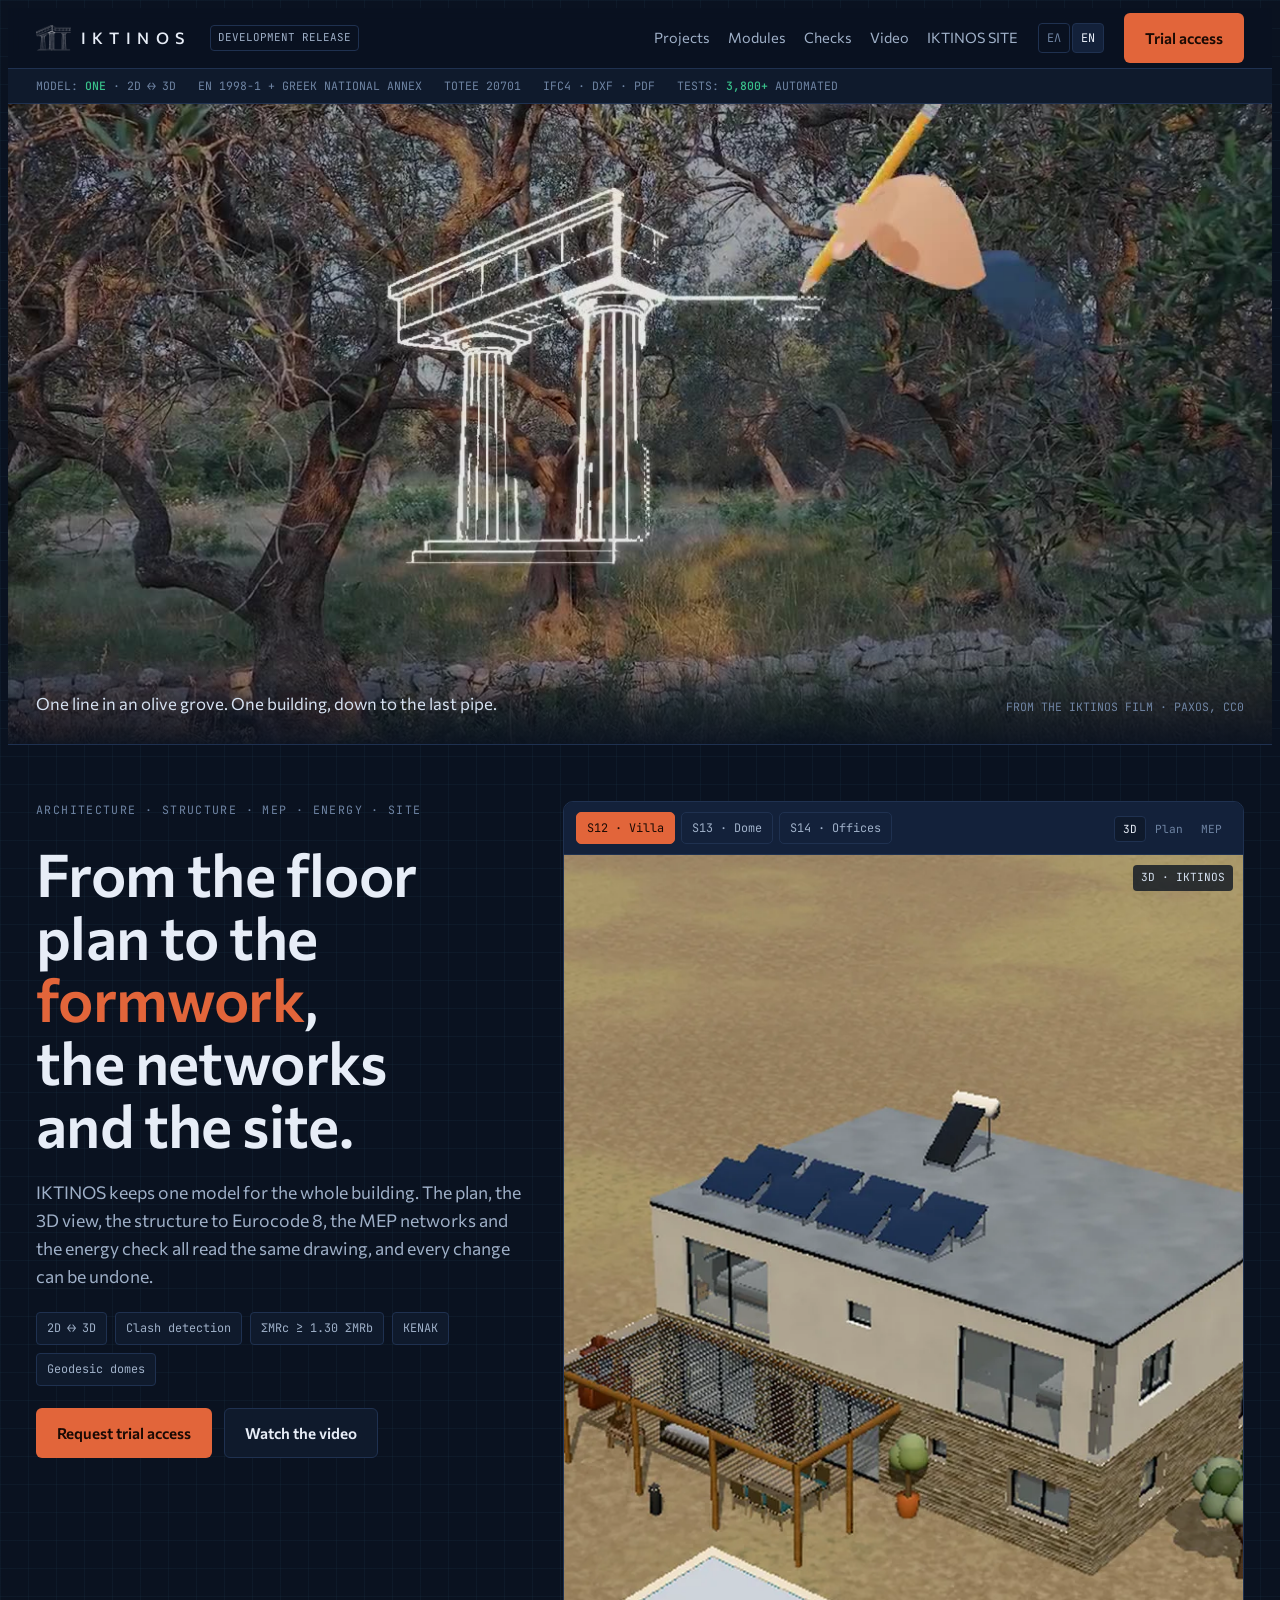
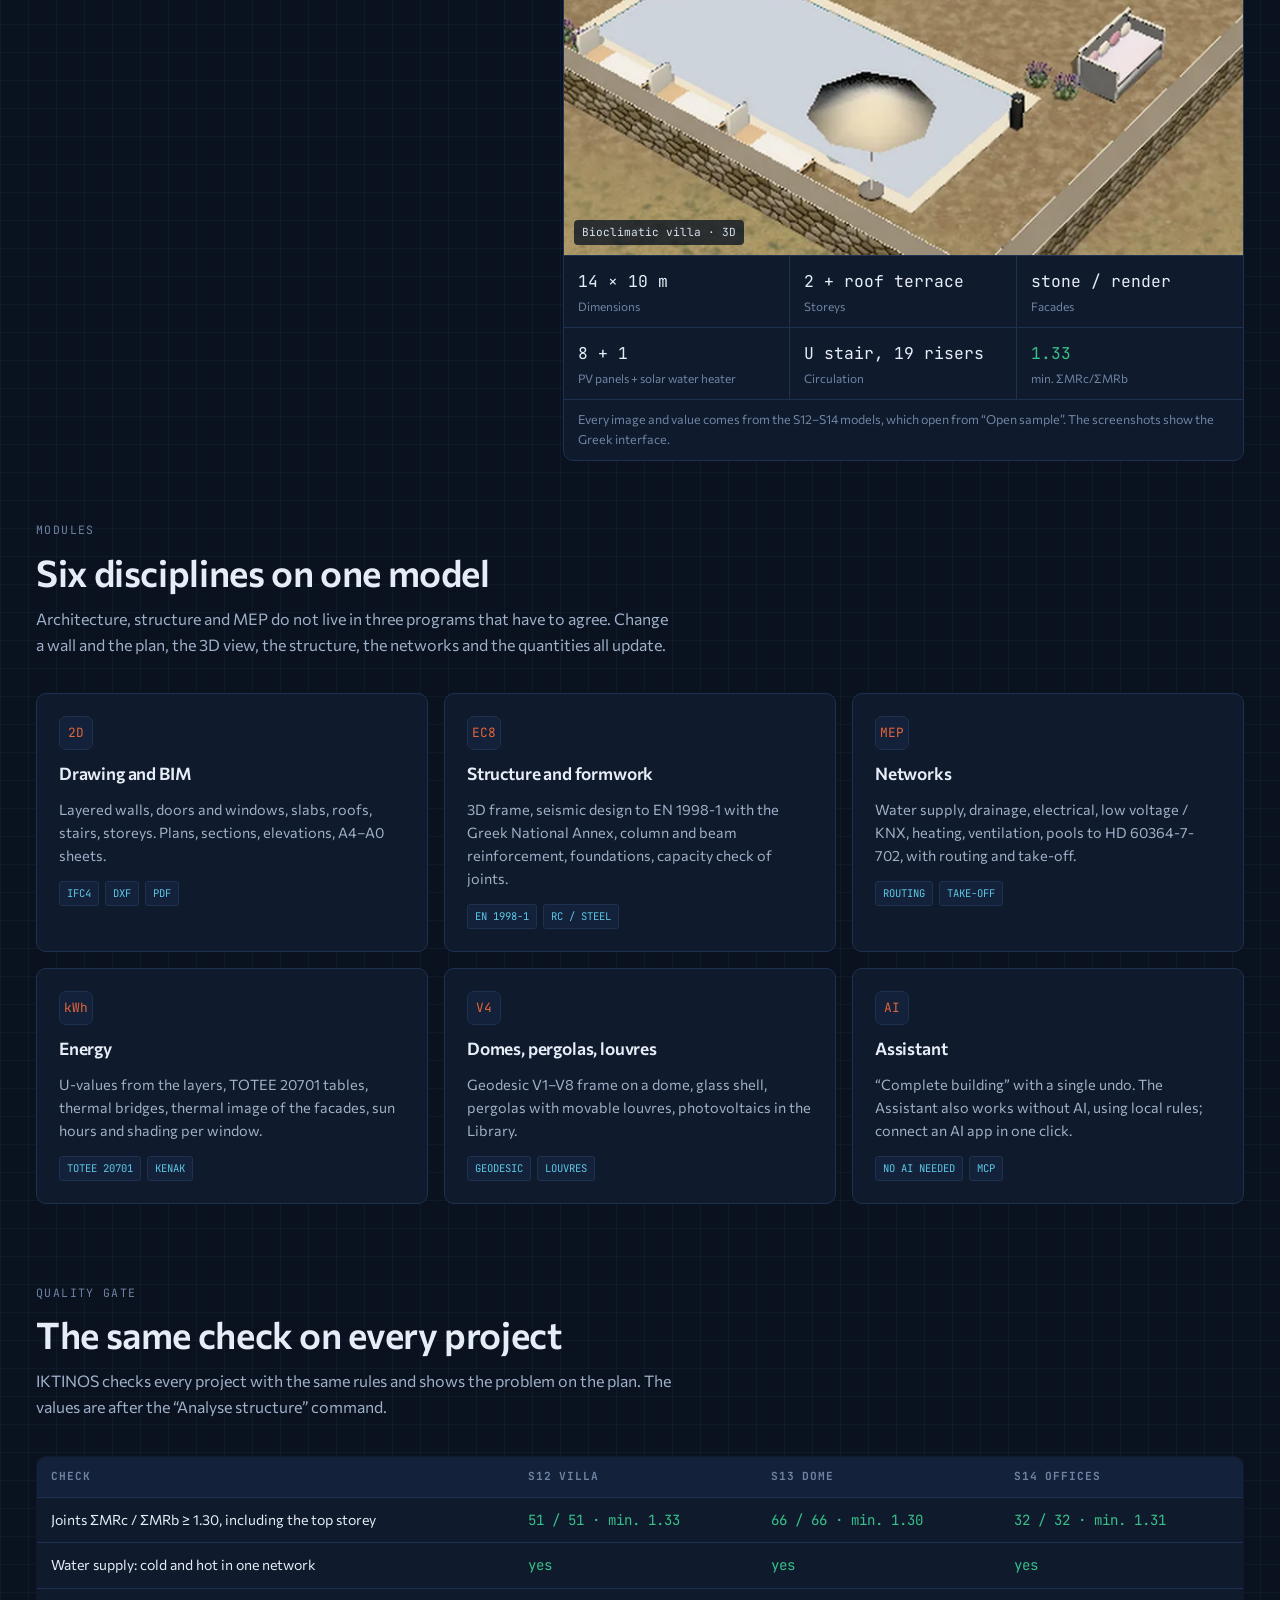
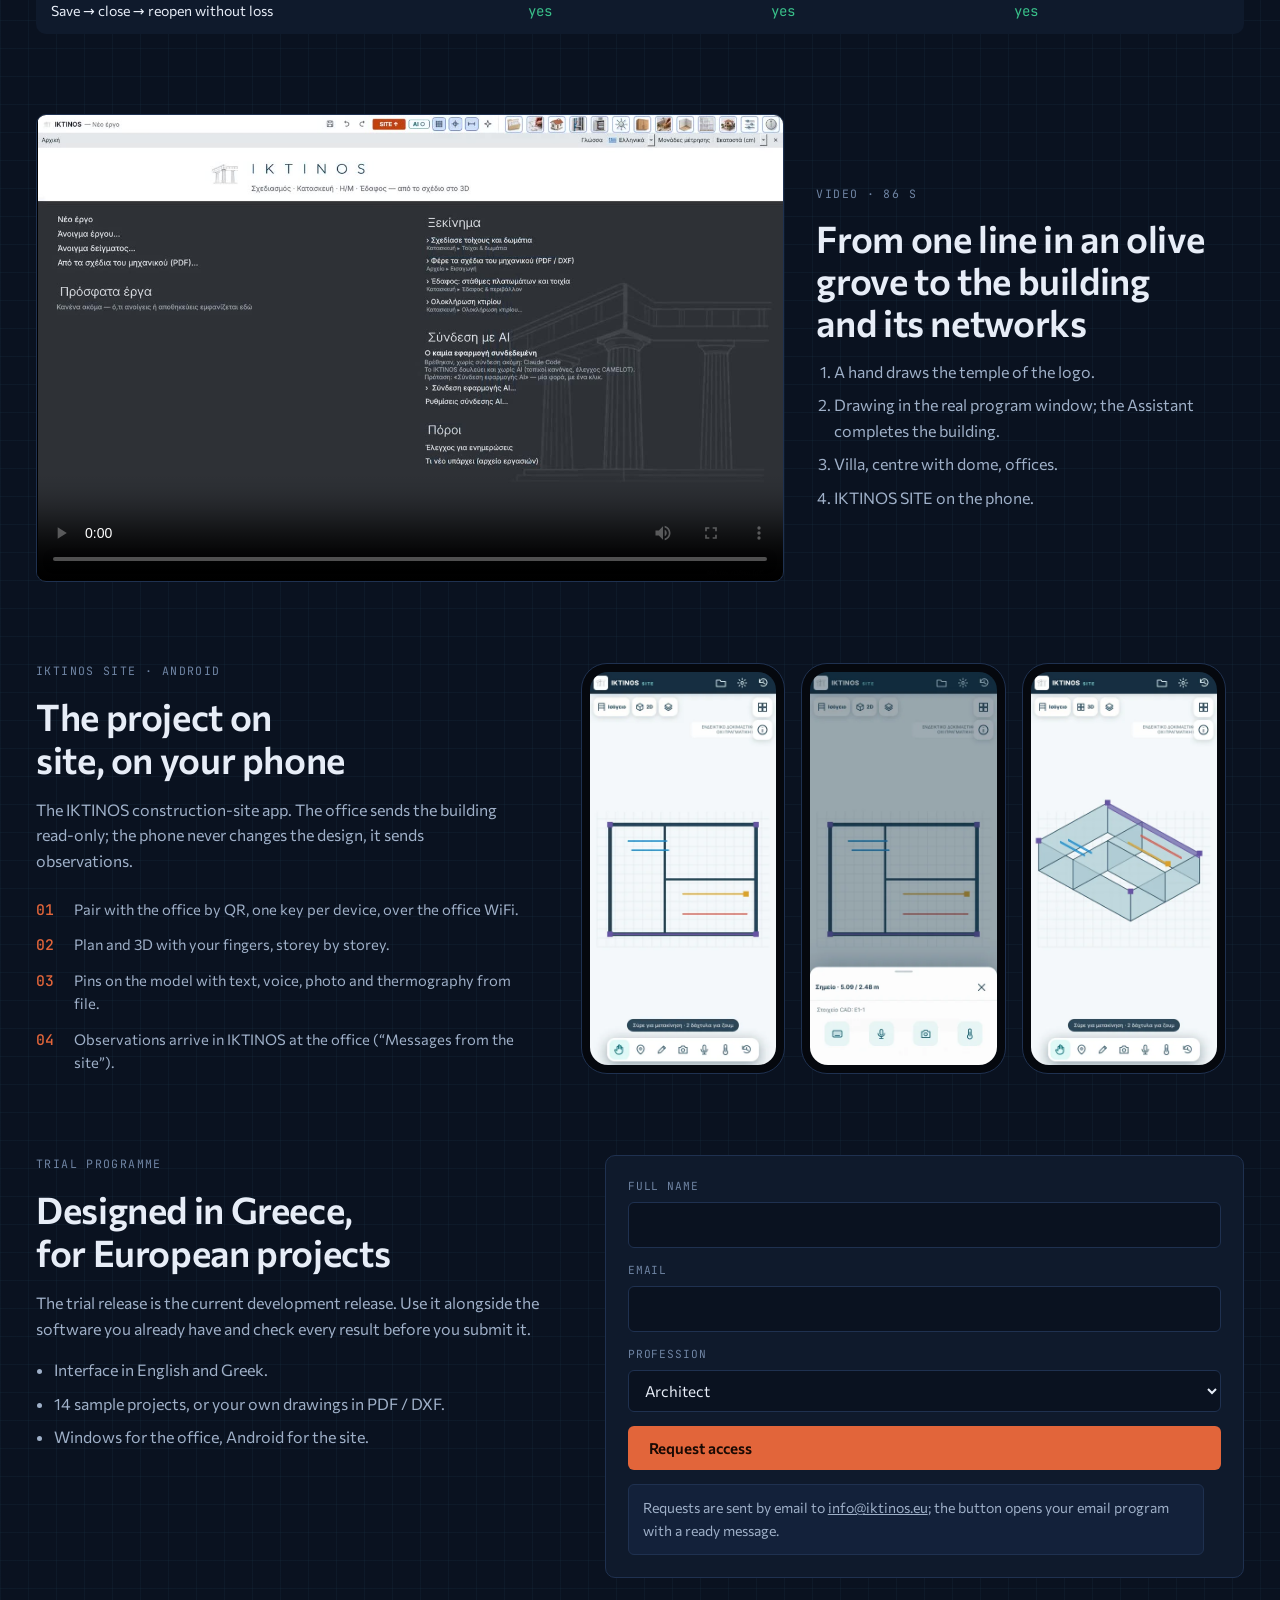
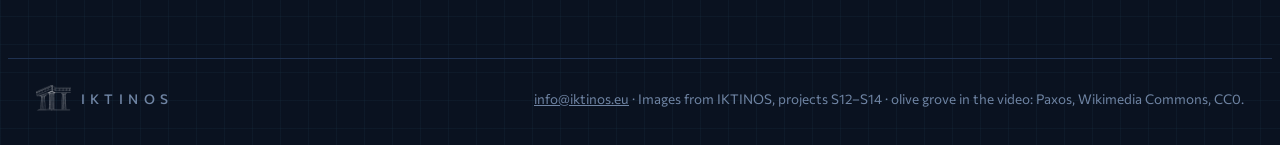
==== en/index.html @ e1cb7f37 "Ιστοσελίδα IKTINOS (ελ / en) για το iktinos.eu Co-Authored-By: Claude Opus 5.5 <noreply@anthropic.co" ====
<!doctype html>
<html lang="en">
<head>
<meta charset="utf-8">
<meta name="viewport" content="width=device-width,initial-scale=1,viewport-fit=cover">
<title>IKTINOS · Architecture, structure and MEP in one model</title>
<meta name="description" content="IKTINOS keeps one model for the whole building: plan, 3D, structure to EN 1998-1, MEP, energy and the construction site. Development release.">
<link rel="canonical" href="https://iktinos.eu/en/">
<link rel="alternate" hreflang="el" href="https://iktinos.eu/">
<link rel="alternate" hreflang="en" href="https://iktinos.eu/en/">
<link rel="alternate" hreflang="x-default" href="https://iktinos.eu/en/">
<meta property="og:type" content="website">
<meta property="og:url" content="https://iktinos.eu/en/">
<meta property="og:title" content="IKTINOS">
<meta property="og:description" content="From floor plan to formwork, to the networks and to the site. One model for the whole building.">
<meta property="og:image" content="https://iktinos.eu/img/intro_poster.jpg">
<meta property="og:locale" content="en_GB">
<meta property="og:locale:alternate" content="el_GR">
<meta name="theme-color" content="#0a1220">
<link rel="icon" type="image/png" href="../img/mark.png">
<link rel="preconnect" href="https://fonts.googleapis.com">
<link rel="preconnect" href="https://fonts.gstatic.com" crossorigin>
<link rel="stylesheet" href="https://fonts.googleapis.com/css2?family=Commissioner:wght@300;400;500;600;700&family=JetBrains+Mono:wght@400;500;600&display=swap">
<link rel="stylesheet" href="../site.css">
</head>
<body>
<header class="top">
  <div class="wrap">
    <a class="brand" href="#top"><img src="../img/mark.png" alt=""><b>IKTINOS</b></a>
    <span class="chip">DEVELOPMENT RELEASE</span>
    <nav class="main" aria-label="Main menu"><a href="#projects">Projects</a><a href="#modules">Modules</a><a href="#checks">Checks</a><a href="#video">Video</a><a href="#site">IKTINOS SITE</a></nav>
    <div class="lang" aria-label="Language"><a href="../" hreflang="el" lang="el">ΕΛ</a><span aria-current="true">EN</span></div>
    <a class="btn primary" href="#beta">Trial access</a>
  </div>
</header>
<div class="strip"><div class="wrap">
  <span>MODEL: <b>ONE</b> · 2D ↔ 3D</span><span>EN 1998-1 + GREEK NATIONAL ANNEX</span><span>TOTEE 20701</span><span>IFC4 · DXF · PDF</span><span>TESTS: <b>3,800+</b> AUTOMATED</span>
</div></div>

<main id="top">
  <div class="opener">
    <video autoplay muted loop playsinline preload="auto" poster="../img/intro_poster.jpg" src="../img/intro_loop.mp4" aria-label="An olive grove in Greece: a hand draws the temple of the logo, which becomes the IKTINOS start page"></video>
    <div class="over"><div class="wrap"><p>One line in an olive grove. One building, down to the last pipe.</p><span class="t">FROM THE IKTINOS FILM · PAXOS, CC0</span></div></div>
  </div>
  <section class="hero">
    <div class="wrap hero-grid">
      <div class="hero-copy">
        <span class="label">Architecture · Structure · MEP · Energy · Site</span>
        <h1>From the floor plan to the <span class="hl">formwork</span>, the networks and the site.</h1>
        <p class="lede">IKTINOS keeps one model for the whole building. The plan, the 3D view, the structure to Eurocode 8, the MEP networks and the energy check all read the same drawing, and every change can be undone.</p>
        <div class="pills"><span>2D ↔ 3D</span><span>Clash detection</span><span>ΣMRc ≥ 1.30 ΣMRb</span><span>KENAK</span><span>Geodesic domes</span></div>
        <div class="ctas"><a class="btn primary" href="#beta">Request trial access</a><a class="btn ghost" href="#video">Watch the video</a></div>
      </div>

      <div class="vp" id="projects">
        <div class="vp-head">
          <div class="tabs" role="group" aria-label="Project">
            <button type="button" id="t-villa" aria-pressed="true" data-p="villa">S12 · Villa</button>
            <button type="button" id="t-dome" aria-pressed="false" data-p="dome">S13 · Dome</button>
            <button type="button" id="t-off" aria-pressed="false" data-p="off">S14 · Offices</button>
          </div>
          <div class="views" role="group" aria-label="View" id="views"></div>
        </div>
        <div class="vp-body">
          <img id="vp-img" src="../img/villa.webp" alt="" width="1600" height="1000">
          <span class="scale" id="vp-scale">3D · IKTINOS</span>
          <span class="coords" id="vp-cap"></span>
        </div>
        <div class="insp" id="insp"></div>
        <div class="vp-note">Every image and value comes from the S12–S14 models, which open from “Open sample”. The screenshots show the Greek interface.</div>
      </div>
    </div>
  </section>

  <section id="modules" style="padding-top:20px">
    <div class="wrap">
      <div class="head">
        <span class="label">Modules</span>
        <h2>Six disciplines on one model</h2>
        <p>Architecture, structure and MEP do not live in three programs that have to agree. Change a wall and the plan, the 3D view, the structure, the networks and the quantities all update.</p>
      </div>
      <div class="mods">
        <article class="mod"><span class="ic">2D</span><h3>Drawing and BIM</h3><p>Layered walls, doors and windows, slabs, roofs, stairs, storeys. Plans, sections, elevations, A4–A0 sheets.</p><div class="tags"><span>IFC4</span><span>DXF</span><span>PDF</span></div></article>
        <article class="mod"><span class="ic">EC8</span><h3>Structure and formwork</h3><p>3D frame, seismic design to EN 1998-1 with the Greek National Annex, column and beam reinforcement, foundations, capacity check of joints.</p><div class="tags"><span>EN 1998-1</span><span>RC / STEEL</span></div></article>
        <article class="mod"><span class="ic">MEP</span><h3>Networks</h3><p>Water supply, drainage, electrical, low voltage / KNX, heating, ventilation, pools to HD 60364-7-702, with routing and take-off.</p><div class="tags"><span>ROUTING</span><span>TAKE-OFF</span></div></article>
        <article class="mod"><span class="ic">kWh</span><h3>Energy</h3><p>U-values from the layers, TOTEE 20701 tables, thermal bridges, thermal image of the facades, sun hours and shading per window.</p><div class="tags"><span>TOTEE 20701</span><span>KENAK</span></div></article>
        <article class="mod"><span class="ic">V4</span><h3>Domes, pergolas, louvres</h3><p>Geodesic V1–V8 frame on a dome, glass shell, pergolas with movable louvres, photovoltaics in the Library.</p><div class="tags"><span>GEODESIC</span><span>LOUVRES</span></div></article>
        <article class="mod"><span class="ic">AI</span><h3>Assistant</h3><p>“Complete building” with a single undo. The Assistant also works without AI, using local rules; connect an AI app in one click.</p><div class="tags"><span>NO AI NEEDED</span><span>MCP</span></div></article>
      </div>
    </div>
  </section>

  <section id="checks" style="padding-top:0">
    <div class="wrap">
      <div class="head">
        <span class="label">Quality gate</span>
        <h2>The same check on every project</h2>
        <p>IKTINOS checks every project with the same rules and shows the problem on the plan. The values are after the “Analyse structure” command.</p>
      </div>
      <div class="tablewrap"><table class="checks">
        <thead><tr><th>Check</th><th>S12 villa</th><th>S13 dome</th><th>S14 offices</th></tr></thead>
        <tbody>
          <tr><td>Joints ΣMRc / ΣMRb ≥ 1.30, including the top storey</td><td class="n ok">51 / 51 · min. 1.33</td><td class="n ok">66 / 66 · min. 1.30</td><td class="n ok">32 / 32 · min. 1.31</td></tr>
          <tr><td>Water supply: cold and hot in one network</td><td class="n ok">yes</td><td class="n ok">yes</td><td class="n ok">yes</td></tr>
          <tr><td>Save → close → reopen without loss</td><td class="n ok">yes</td><td class="n ok">yes</td><td class="n ok">yes</td></tr>
        </tbody>
      </table></div>
    </div>
  </section>

  <section class="film" id="video" style="padding-top:0">
    <div class="wrap grid">
      <video controls playsinline preload="metadata" poster="../img/poster.jpg" src="../img/iktinos_promo.mp4" aria-label="IKTINOS showcase video"></video>
      <div style="display:grid;gap:14px">
        <span class="label">Video · 86 s</span>
        <h2>From one line in an olive grove to the building and its networks</h2>
        <ol><li>A hand draws the temple of the logo.</li><li>Drawing in the real program window; the Assistant completes the building.</li><li>Villa, centre with dome, offices.</li><li>IKTINOS SITE on the phone.</li></ol>
      </div>
    </div>
  </section>

  <section id="site" style="padding-top:0">
    <div class="wrap site-grid">
      <div style="display:grid;gap:16px">
        <span class="label">IKTINOS SITE · Android</span>
        <h2>The project on site, on your phone</h2>
        <p>The IKTINOS construction-site app. The office sends the building read-only; the phone never changes the design, it sends observations.</p>
        <div class="feat">
          <div><b>01</b><span>Pair with the office by QR, one key per device, over the office WiFi.</span></div>
          <div><b>02</b><span>Plan and 3D with your fingers, storey by storey.</span></div>
          <div><b>03</b><span>Pins on the model with text, voice, photo and thermography from file.</span></div>
          <div><b>04</b><span>Observations arrive in IKTINOS at the office (“Messages from the site”).</span></div>
        </div>
      </div>
      <div class="phones">
        <div class="phone"><img src="../img/site_1.webp" alt="IKTINOS SITE: floor plan" loading="lazy"></div>
        <div class="phone"><img src="../img/site_2.webp" alt="IKTINOS SITE: pin card" loading="lazy"></div>
        <div class="phone"><img src="../img/site_3.webp" alt="IKTINOS SITE: 3D" loading="lazy"></div>
      </div>
    </div>
  </section>

  <section id="beta" style="padding-top:0">
    <div class="wrap beta">
      <div style="display:grid;gap:16px">
        <span class="label">Trial programme</span>
        <h2>Designed in Greece, for European projects</h2>
        <p>The trial release is the current development release. Use it alongside the software you already have and check every result before you submit it.</p>
        <ul><li>Interface in English and Greek.</li><li>14 sample projects, or your own drawings in PDF / DXF.</li><li>Windows for the office, Android for the site.</li></ul>
      </div>
      <form id="beta-form" novalidate>
        <label for="f-name">Full name<input id="f-name" autocomplete="name"></label>
        <label for="f-mail">Email<input id="f-mail" type="email" autocomplete="email"></label>
        <label for="f-role">Profession<select id="f-role"><option>Architect</option><option>Civil / structural engineer</option><option>Mechanical / electrical engineer</option><option>Design office / contractor</option><option>Student / researcher</option></select></label>
        <button class="btn primary" type="submit" id="f-send">Request access</button>
        <p class="msg" id="f-note">Requests are sent by email to <a href="mailto:info@iktinos.eu">info@iktinos.eu</a>; the button opens your email program with a ready message.</p>
        <div class="msg" id="f-msg" role="status" hidden></div>
      </form>
    </div>
  </section>
</main>

<footer><div class="wrap">
  <a class="brand" href="#top"><img src="../img/mark.png" alt=""><b>IKTINOS</b></a>
  <span><a href="mailto:info@iktinos.eu">info@iktinos.eu</a> · Images from IKTINOS, projects S12–S14 · olive grove in the video: Paxos, Wikimedia Commons, CC0.</span>
</div></footer>

<script>
(function(){
  var P={
    villa:{views:[["3D","../img/villa.webp","Bioclimatic villa · 3D"],["Plan","../img/villa_plan.webp","Ground floor plan"],["MEP","../img/villa_mep.webp","MEP in 3D"]],
      insp:[["14 × 10 m","Dimensions"],["2 + roof terrace","Storeys"],["stone / render","Facades"],["8 + 1","PV panels + solar water heater"],["U stair, 19 risers","Circulation"],["1.33","min. ΣMRc/ΣMRb","ok"]]},
    dome:{views:[["3D","../img/dome.webp","Centre with dome · 3D"],["Dome","../img/geodesic.webp","Geodesic frame V4"]],
      insp:[["Ø12 × 6.20 m","Dome"],["V4 · 12 cm","Frame"],["16 × 9 m","Wing"],["12","PV panels"],["stone / concrete","Facades"],["1.30","min. ΣMRc/ΣMRb","ok"]]},
    off:{views:[["3D","../img/offices.webp","Offices · 3D"],["Structure","../img/frame.webp","Structural frame"],["Formwork","../img/formwork.webp","Ground floor formwork"]],
      insp:[["18 × 12 m","Dimensions"],["2","Storeys"],["18","Workstations"],["2 pergolas","Movable louvres"],["EN 1998-1","Seismic"],["1.31","min. ΣMRc/ΣMRb","ok"]]}
  };
  var img=document.getElementById("vp-img"),cap=document.getElementById("vp-cap"),views=document.getElementById("views"),insp=document.getElementById("insp");
  function view(p,i){var v=P[p].views[i];img.src=v[1];img.alt=v[2];cap.textContent=v[2];
    Array.prototype.forEach.call(views.children,function(b,j){b.setAttribute("aria-pressed",String(i===j))});}
  function project(p){
    document.querySelectorAll(".tabs button").forEach(function(b){b.setAttribute("aria-pressed",String(b.dataset.p===p))});
    views.innerHTML="";P[p].views.forEach(function(v,i){var b=document.createElement("button");b.type="button";b.id="v-"+p+"-"+i;b.textContent=v[0];b.addEventListener("click",function(){view(p,i)});views.appendChild(b);});
    insp.innerHTML="";P[p].insp.forEach(function(r){var d=document.createElement("div");d.innerHTML='<span class="v'+(r[2]?" ok":"")+'"></span><span class="k"></span>';d.firstChild.textContent=r[0];d.lastChild.textContent=r[1];insp.appendChild(d);});
    view(p,0);
  }
  document.querySelectorAll(".tabs button").forEach(function(b){b.addEventListener("click",function(){project(b.dataset.p)})});
  project("villa");
  var T={"subj": "IKTINOS trial access request", "L": ["Name", "Email", "Profession"], "need": "Please enter your name and a valid email.", "sent": "Your email program opened with a ready message; press “Send” there. If it did not open, write to <a href=\"mailto:info@iktinos.eu\">info@iktinos.eu</a>."};
  document.getElementById("beta-form").addEventListener("submit",function(e){e.preventDefault();
    var n=document.getElementById("f-name").value.trim(),m=document.getElementById("f-mail").value.trim(),r=document.getElementById("f-role").value,o=document.getElementById("f-msg");
    o.hidden=false;if(!n||!/^[^@\s]+@[^@\s]+\.[^@\s]+$/.test(m)){o.textContent=T.need;return;}
    var body=T.L[0]+": "+n+"\n"+T.L[1]+": "+m+"\n"+T.L[2]+": "+r+"\n";
    location.href="mailto:info@iktinos.eu?subject="+encodeURIComponent(T.subj)+"&body="+encodeURIComponent(body);
    o.innerHTML=T.sent;});
})();
</script>
</body>
</html>
---- site.css ----
/* Layout: a dark CAD workspace (the uploaded concept's style) — status bars in mono, a viewport with tabs between the
   three real projects and an inspector of their real values; every number is from the program. Single dark look. */
:root{
  --bg:#0a1220; --panel:#0f1a2c; --panel-2:#13213a; --line:#1f3150; --ink:#e7edf7; --ink-2:#9fb0c8; --ink-3:#6f84a3;
  --accent:#e2653a; --ok:#39c08a; --cyan:#5cc8e6;
  --display:"Commissioner",system-ui,"Segoe UI",Roboto,Arial,sans-serif; --mono:"JetBrains Mono",ui-monospace,Consolas,monospace;
  color-scheme:dark;
}
*{box-sizing:border-box}
html{scroll-behavior:smooth}
@media (prefers-reduced-motion:reduce){html{scroll-behavior:auto}}
body{background:var(--bg);color:var(--ink);font-family:var(--display);line-height:1.6;
  background-image:linear-gradient(rgba(92,200,230,.045) 1px,transparent 1px),linear-gradient(90deg,rgba(92,200,230,.045) 1px,transparent 1px);background-size:28px 28px}
body::before{content:"";position:fixed;inset:0 0 auto;height:env(safe-area-inset-top,0px);z-index:10;background:var(--bg)}
a{color:inherit}
:focus-visible{outline:2px solid var(--accent);outline-offset:3px;border-radius:3px}
img,video{max-width:100%;display:block}
.wrap{max-width:1240px;margin:0 auto;padding-left:max(16px,env(safe-area-inset-left,0px));padding-right:max(16px,env(safe-area-inset-right,0px))}
h1,h2,h3{margin:0;text-wrap:balance;letter-spacing:-.01em}
h1{font-size:clamp(2.1rem,5vw,3.7rem);line-height:1.06;font-weight:600}
h2{font-size:clamp(1.6rem,3vw,2.3rem);line-height:1.15;font-weight:600}
h3{font-size:1.08rem;font-weight:600}
p{margin:0;max-width:64ch;color:var(--ink-2)}
.mono{font-family:var(--mono);font-variant-numeric:tabular-nums}
.label{font-family:var(--mono);font-size:.72rem;letter-spacing:.12em;text-transform:uppercase;color:var(--ink-3)}
.hl{color:var(--accent)}
.btn{display:inline-flex;align-items:center;gap:8px;padding:12px 20px;border-radius:6px;font-weight:600;text-decoration:none;font-size:.95rem;border:1px solid transparent;cursor:pointer;font-family:var(--display)}
.btn.primary{background:var(--accent);color:#1a0a04}
.btn.primary:hover{filter:brightness(1.08)}
.btn.ghost{border-color:var(--line);color:var(--ink);background:var(--panel)}
section{padding-block:80px}

/* top bar */
header.top{position:sticky;top:env(safe-area-inset-top,0px);z-index:20;background:rgba(10,18,32,.94);backdrop-filter:blur(8px);border-bottom:1px solid var(--line)}
header.top .wrap{display:flex;align-items:center;gap:20px;min-height:60px}
.brand{display:flex;align-items:center;gap:10px;text-decoration:none}
.brand img{height:26px;width:auto;filter:brightness(0) invert(1)}
.brand b{font-weight:500;letter-spacing:.4em}
.chip{font-family:var(--mono);font-size:.68rem;padding:3px 7px;border:1px solid var(--line);border-radius:4px;color:var(--ink-2)}
nav.main{display:flex;gap:18px;margin-left:auto;font-size:.9rem}
nav.main a{text-decoration:none;color:var(--ink-2)}
nav.main a:hover{color:var(--ink)}
@media (max-width:900px){nav.main{display:none}header.top .btn{margin-left:auto}}

/* status strip */
.strip{border-bottom:1px solid var(--line);background:var(--panel)}
.strip .wrap{display:flex;flex-wrap:wrap;gap:8px 22px;padding-block:8px;font-family:var(--mono);font-size:.72rem;color:var(--ink-3)}
.strip b{color:var(--ok);font-weight:500}

/* hero */
.hero{padding-block:56px 40px}
.hero-grid{display:grid;grid-template-columns:minmax(0,5fr) minmax(0,7fr);gap:40px;align-items:start}
.hero-copy{display:grid;gap:22px}
.hero-copy .lede{font-size:1.1rem}
.pills{display:flex;flex-wrap:wrap;gap:8px}
.pills span{font-family:var(--mono);font-size:.74rem;padding:6px 10px;border:1px solid var(--line);border-radius:4px;background:var(--panel);color:var(--ink-2)}
.ctas{display:flex;flex-wrap:wrap;gap:12px}
@media (max-width:980px){.hero-grid{grid-template-columns:minmax(0,1fr)}}

/* viewport with project tabs */
.vp{border:1px solid var(--line);border-radius:10px;background:var(--panel);overflow:hidden;min-width:0}
.vp-head{display:flex;flex-wrap:wrap;gap:6px;align-items:center;justify-content:space-between;padding:10px 12px;border-bottom:1px solid var(--line);background:var(--panel-2)}
.tabs{display:flex;flex-wrap:wrap;gap:6px}
.tabs button{font-family:var(--mono);font-size:.74rem;padding:7px 10px;border-radius:5px;border:1px solid var(--line);background:transparent;color:var(--ink-2);cursor:pointer}
.tabs button[aria-pressed="true"]{background:var(--accent);border-color:var(--accent);color:#1a0a04}
.views button{font-family:var(--mono);font-size:.7rem;padding:5px 8px;border-radius:4px;border:1px solid transparent;background:transparent;color:var(--ink-3);cursor:pointer}
.views button[aria-pressed="true"]{border-color:var(--line);color:var(--ink);background:var(--panel)}
.vp-body{position:relative;background:#0c1422}
.vp-body img{width:100%;aspect-ratio:16/10;object-fit:cover}
.vp-body .coords{position:absolute;left:10px;bottom:10px;font-family:var(--mono);font-size:.7rem;color:#d6e2f2;background:rgba(10,18,32,.78);padding:4px 8px;border-radius:4px}
.vp-body .scale{position:absolute;right:10px;top:10px;font-family:var(--mono);font-size:.7rem;color:#d6e2f2;background:rgba(10,18,32,.78);padding:4px 8px;border-radius:4px}
.insp{display:grid;grid-template-columns:repeat(3,minmax(0,1fr));gap:1px;background:var(--line);border-top:1px solid var(--line)}
.insp div{background:var(--panel);padding:12px 14px;display:grid;gap:2px;min-width:0}
.insp .v{font-family:var(--mono);font-size:1.02rem;color:var(--ink)}
.insp .v.ok{color:var(--ok)}
.insp .k{font-size:.74rem;color:var(--ink-3)}
.vp-note{padding:10px 14px;font-size:.78rem;color:var(--ink-3);border-top:1px solid var(--line)}
@media (max-width:560px){.insp{grid-template-columns:repeat(2,minmax(0,1fr))}}

/* modules */
.head{display:grid;gap:12px;margin-bottom:36px}
.mods{display:grid;grid-template-columns:repeat(3,minmax(0,1fr));gap:16px}
.mod{border:1px solid var(--line);border-radius:10px;background:var(--panel);padding:22px;display:grid;gap:10px;align-content:start;min-width:0}
.mod .ic{width:34px;height:34px;border-radius:7px;display:grid;place-items:center;background:var(--panel-2);border:1px solid var(--line);color:var(--accent);font-family:var(--mono);font-size:.8rem}
.mod p{font-size:.9rem}
.mod .tags{display:flex;flex-wrap:wrap;gap:6px;margin-top:4px}
.mod .tags span{font-family:var(--mono);font-size:.66rem;padding:3px 7px;border-radius:3px;background:var(--panel-2);color:var(--cyan);border:1px solid var(--line)}
@media (max-width:980px){.mods{grid-template-columns:repeat(2,minmax(0,1fr))}}
@media (max-width:620px){.mods{grid-template-columns:minmax(0,1fr)}}

/* video */
.film .grid{display:grid;grid-template-columns:minmax(0,7fr) minmax(0,4fr);gap:32px;align-items:center}
.film video{width:100%;border-radius:10px;border:1px solid var(--line);background:#000;aspect-ratio:16/10}
.film ol{margin:0;padding-left:1.1em;color:var(--ink-2);display:grid;gap:8px}
@media (max-width:900px){.film .grid{grid-template-columns:minmax(0,1fr)}}

/* checks table */
.checks{width:100%;border-collapse:collapse;font-size:.88rem;background:var(--panel);border:1px solid var(--line);border-radius:10px;overflow:hidden}
.checks th,.checks td{padding:11px 14px;border-bottom:1px solid var(--line);text-align:left}
.checks th{font-family:var(--mono);font-size:.7rem;letter-spacing:.08em;text-transform:uppercase;color:var(--ink-3);background:var(--panel-2)}
.checks td.n{font-family:var(--mono);font-variant-numeric:tabular-nums}
.checks .ok{color:var(--ok)}
.tablewrap{overflow-x:auto}

/* site */
.site-grid{display:grid;grid-template-columns:minmax(0,5fr) minmax(0,7fr);gap:40px;align-items:center}
.phones{display:flex;gap:16px;justify-content:center;flex-wrap:wrap}
.phone{width:min(210px,30%);min-width:150px;padding:8px;border-radius:26px;background:#05080e;border:1px solid var(--line)}
.phone img{border-radius:18px;width:100%}
.feat{display:grid;gap:12px;margin-top:8px}
.feat div{display:grid;grid-template-columns:28px 1fr;gap:10px;align-items:start;font-size:.92rem;color:var(--ink-2)}
.feat b{font-family:var(--mono);color:var(--accent);font-weight:500}
@media (max-width:900px){.site-grid{grid-template-columns:minmax(0,1fr)}}

/* beta */
.beta{display:grid;grid-template-columns:minmax(0,5fr) minmax(0,6fr);gap:36px;align-items:start}
.beta ul{margin:0;padding-left:1.1em;color:var(--ink-2);display:grid;gap:8px}
form{border:1px solid var(--line);border-radius:10px;background:var(--panel);padding:22px;display:grid;gap:14px}
form label{display:grid;gap:6px;font-family:var(--mono);font-size:.7rem;letter-spacing:.08em;color:var(--ink-3);text-transform:uppercase}
form input,form select{font:inherit;font-family:var(--display);font-size:.95rem;letter-spacing:0;text-transform:none;padding:10px 12px;border-radius:6px;border:1px solid var(--line);background:var(--bg);color:var(--ink)}
.msg{font-size:.88rem;padding:12px 14px;border-radius:6px;border:1px solid var(--line);background:var(--panel-2);color:var(--ink-2)}
@media (max-width:900px){.beta{grid-template-columns:minmax(0,1fr)}}
.opener{position:relative;background:#000;border-bottom:1px solid var(--line)}
.opener video{width:100%;height:clamp(300px,52vw,640px);object-fit:cover;opacity:.92}
.opener .over{position:absolute;inset:auto 0 0 0;padding-block:28px;background:linear-gradient(180deg,rgba(10,18,32,0),rgba(10,18,32,.92))}
.opener .over .wrap{display:flex;flex-wrap:wrap;gap:14px;align-items:flex-end;justify-content:space-between}
.opener .over p{color:#d6e2f2;font-size:1.05rem}
.opener .over .t{font-family:var(--mono);font-size:.72rem;color:var(--ink-3)}
footer{border-top:1px solid var(--line);padding-block:26px;font-size:.84rem;color:var(--ink-3)}
footer .wrap{display:flex;flex-wrap:wrap;gap:14px;justify-content:space-between;align-items:center}
.lang{display:flex;gap:2px;font-family:var(--mono);font-size:.74rem}
.lang a,.lang span{padding:5px 8px;border:1px solid var(--line);border-radius:4px;text-decoration:none;color:var(--ink-3)}
.lang span{color:var(--ink);background:var(--panel-2)}
@media (max-width:900px){.lang{margin-left:auto}header.top .btn{margin-left:0}}
@media (max-width:420px){header.top .chip{display:none}}
@media (max-width:560px){header.top .wrap{gap:10px}.brand b{letter-spacing:.22em}header.top .btn{padding:8px 12px;font-size:.84rem;white-space:nowrap}.lang a,.lang span{padding:4px 6px}}
@media (max-width:480px){.brand b{display:none}}
.brand{flex-shrink:0}
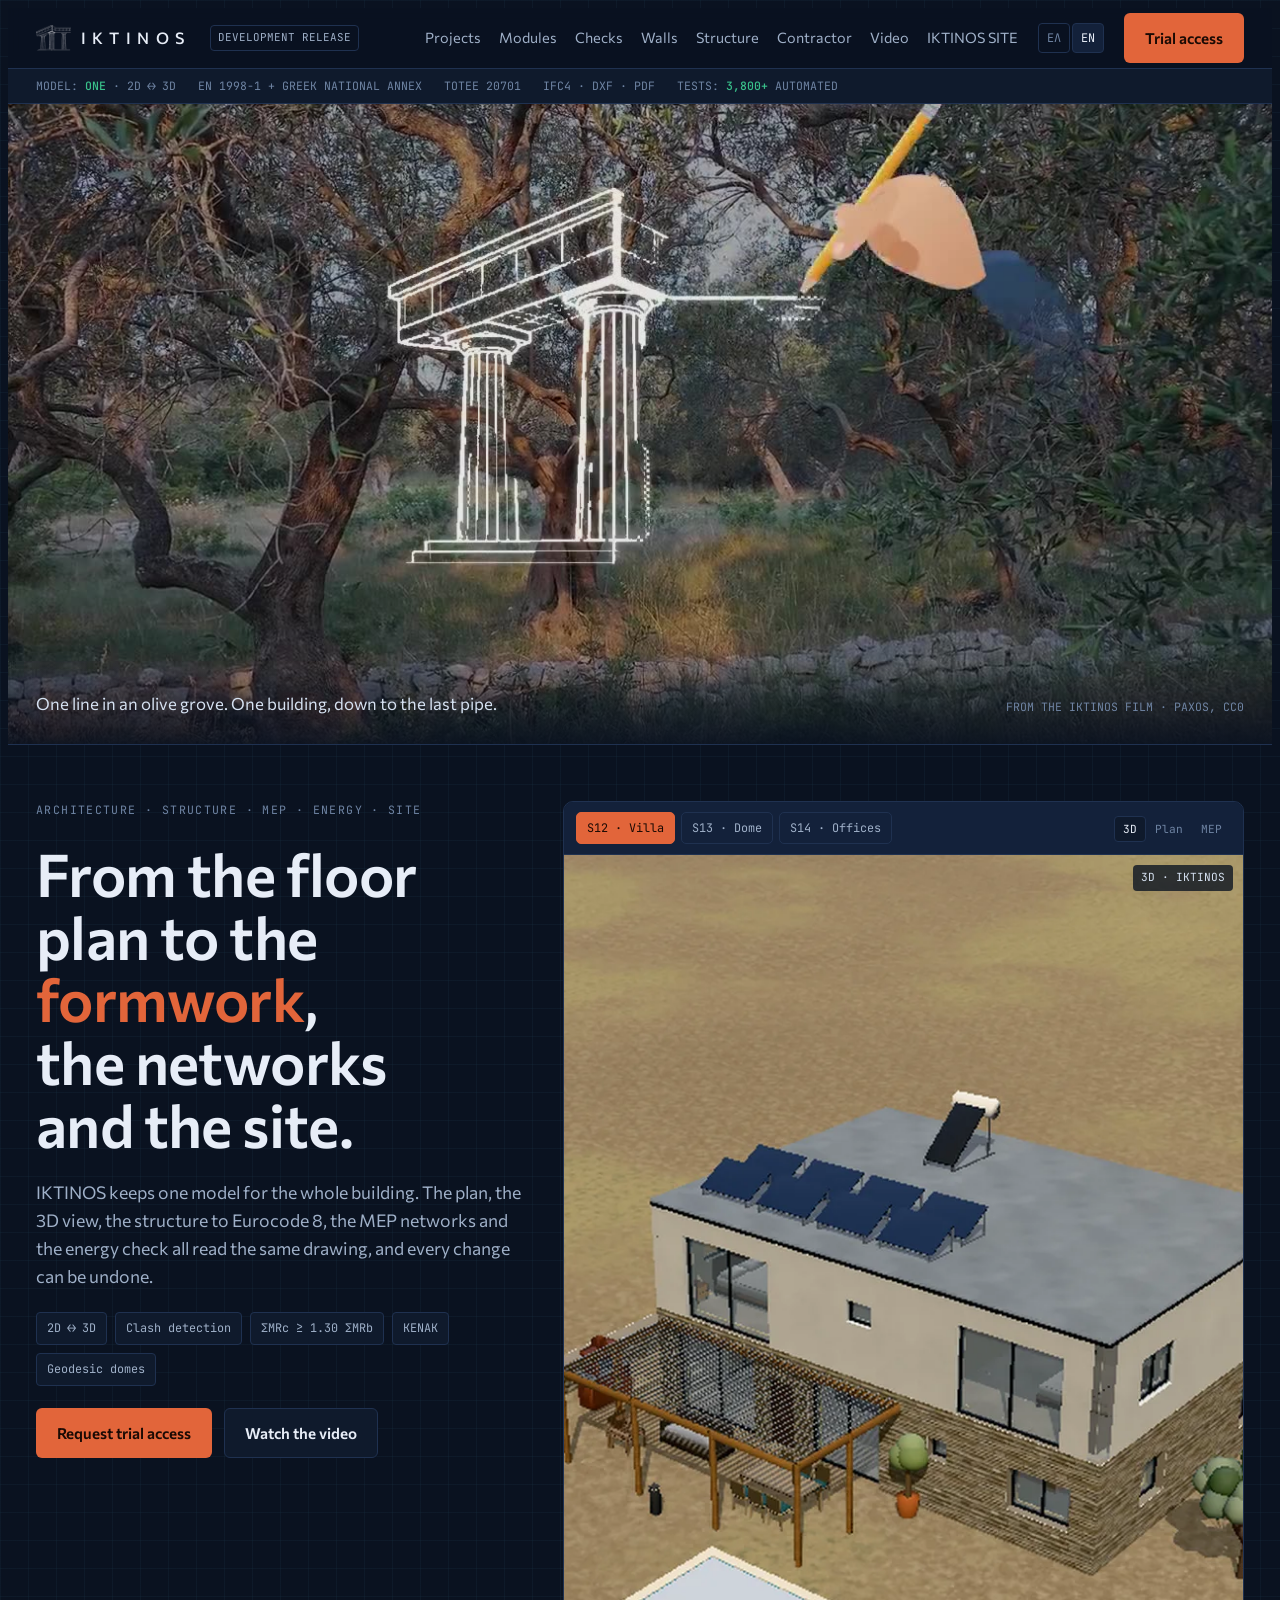
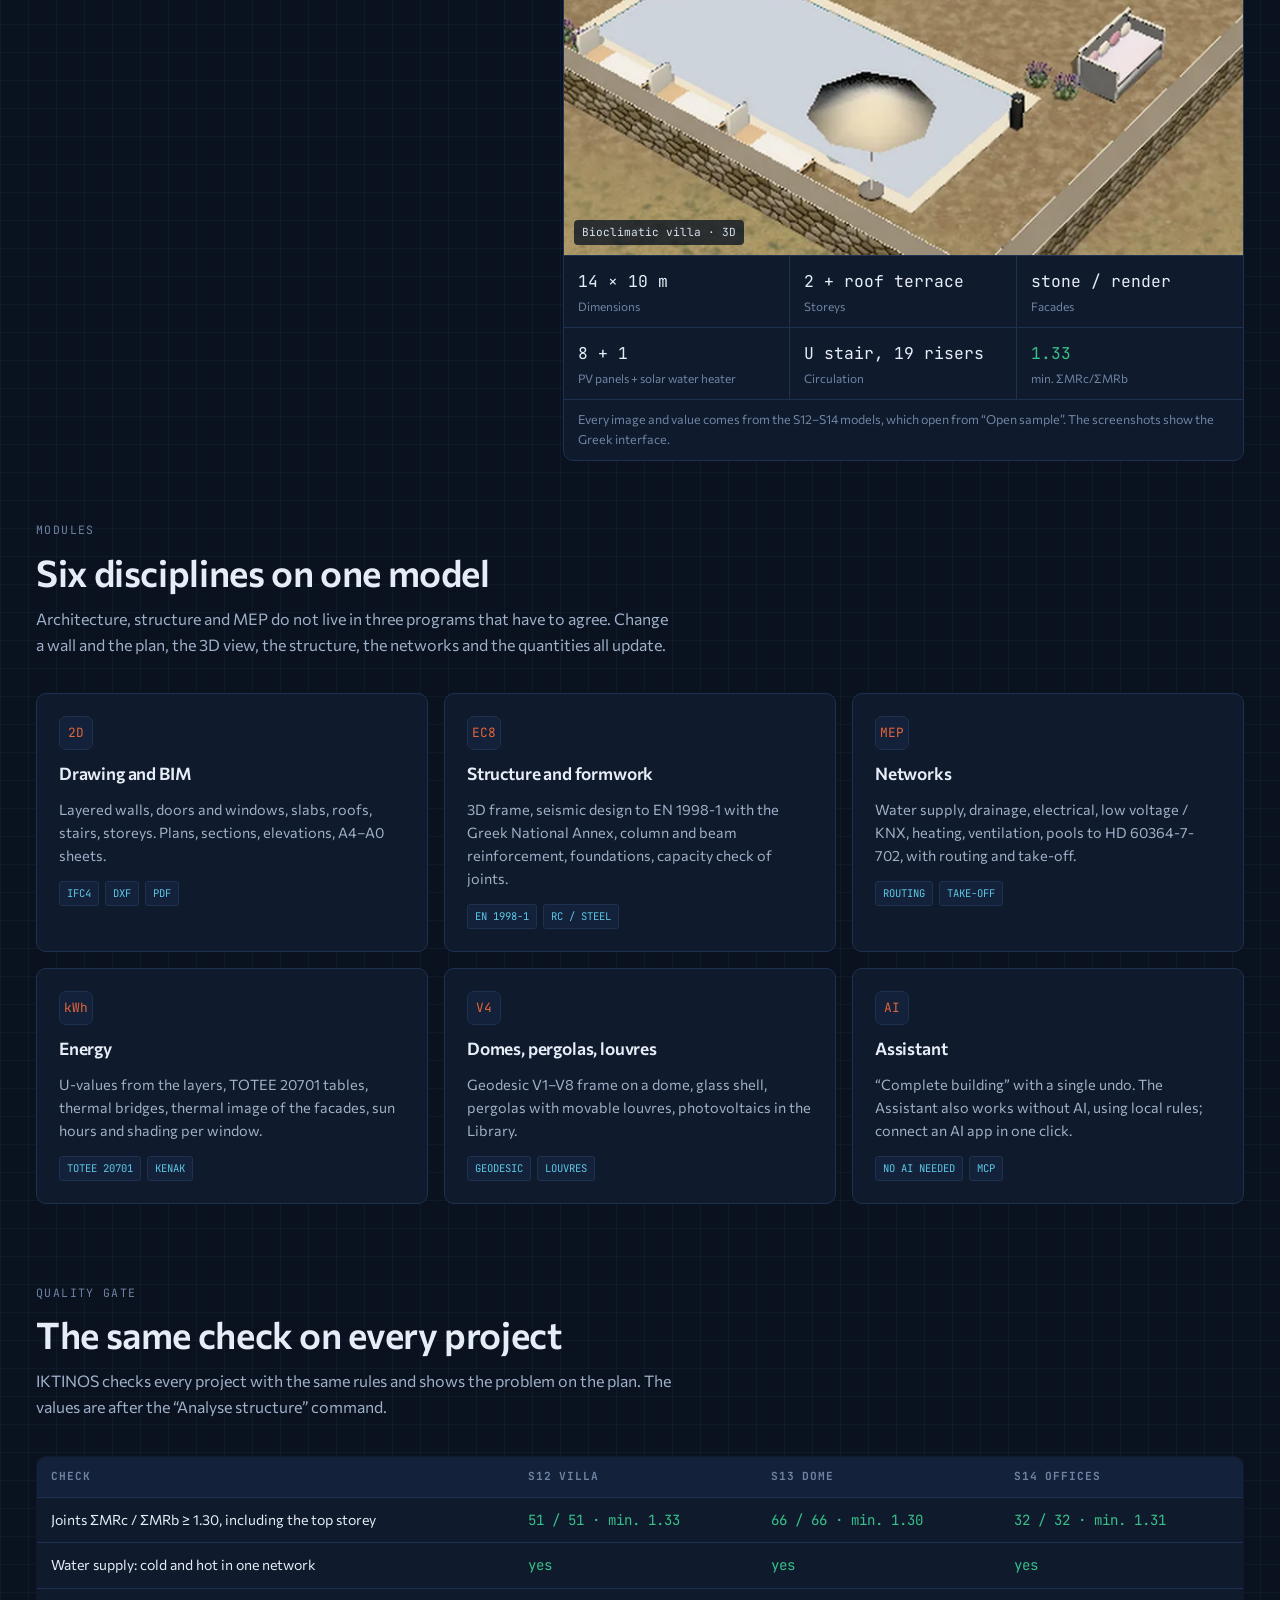
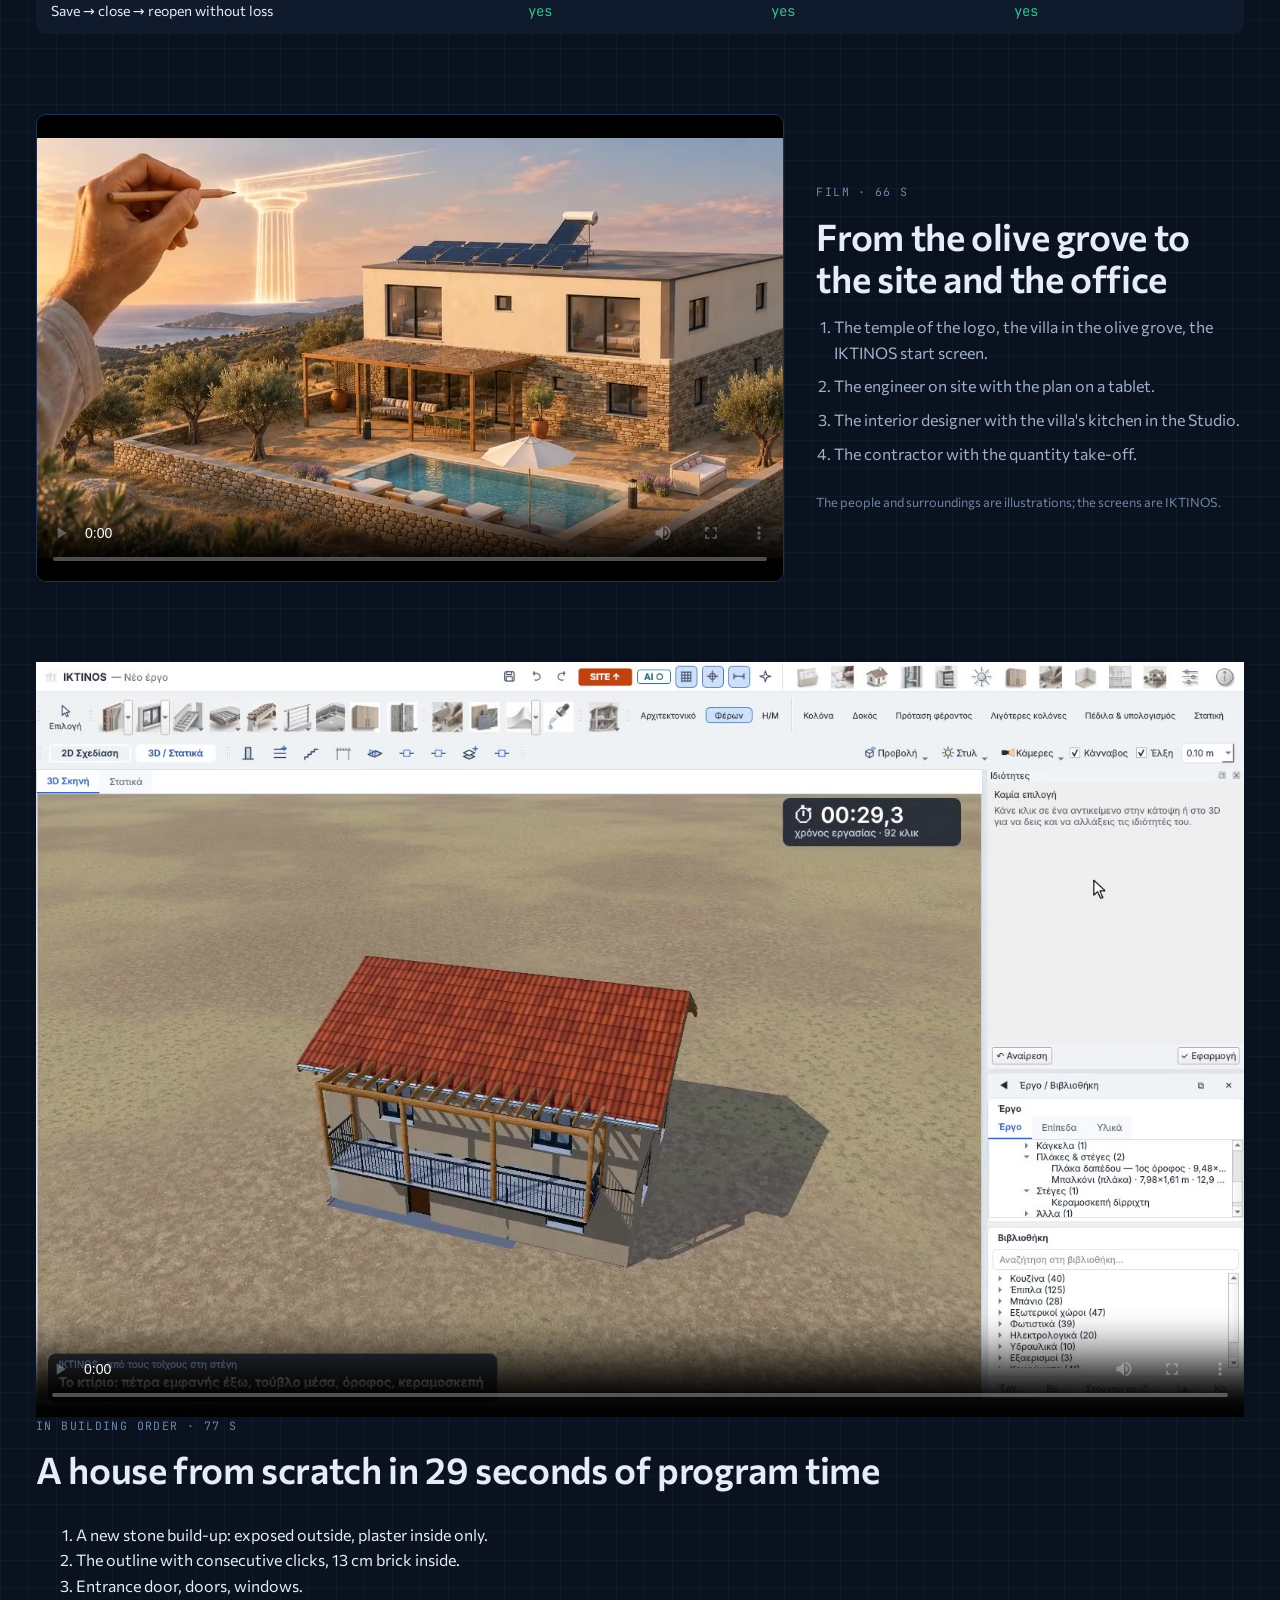
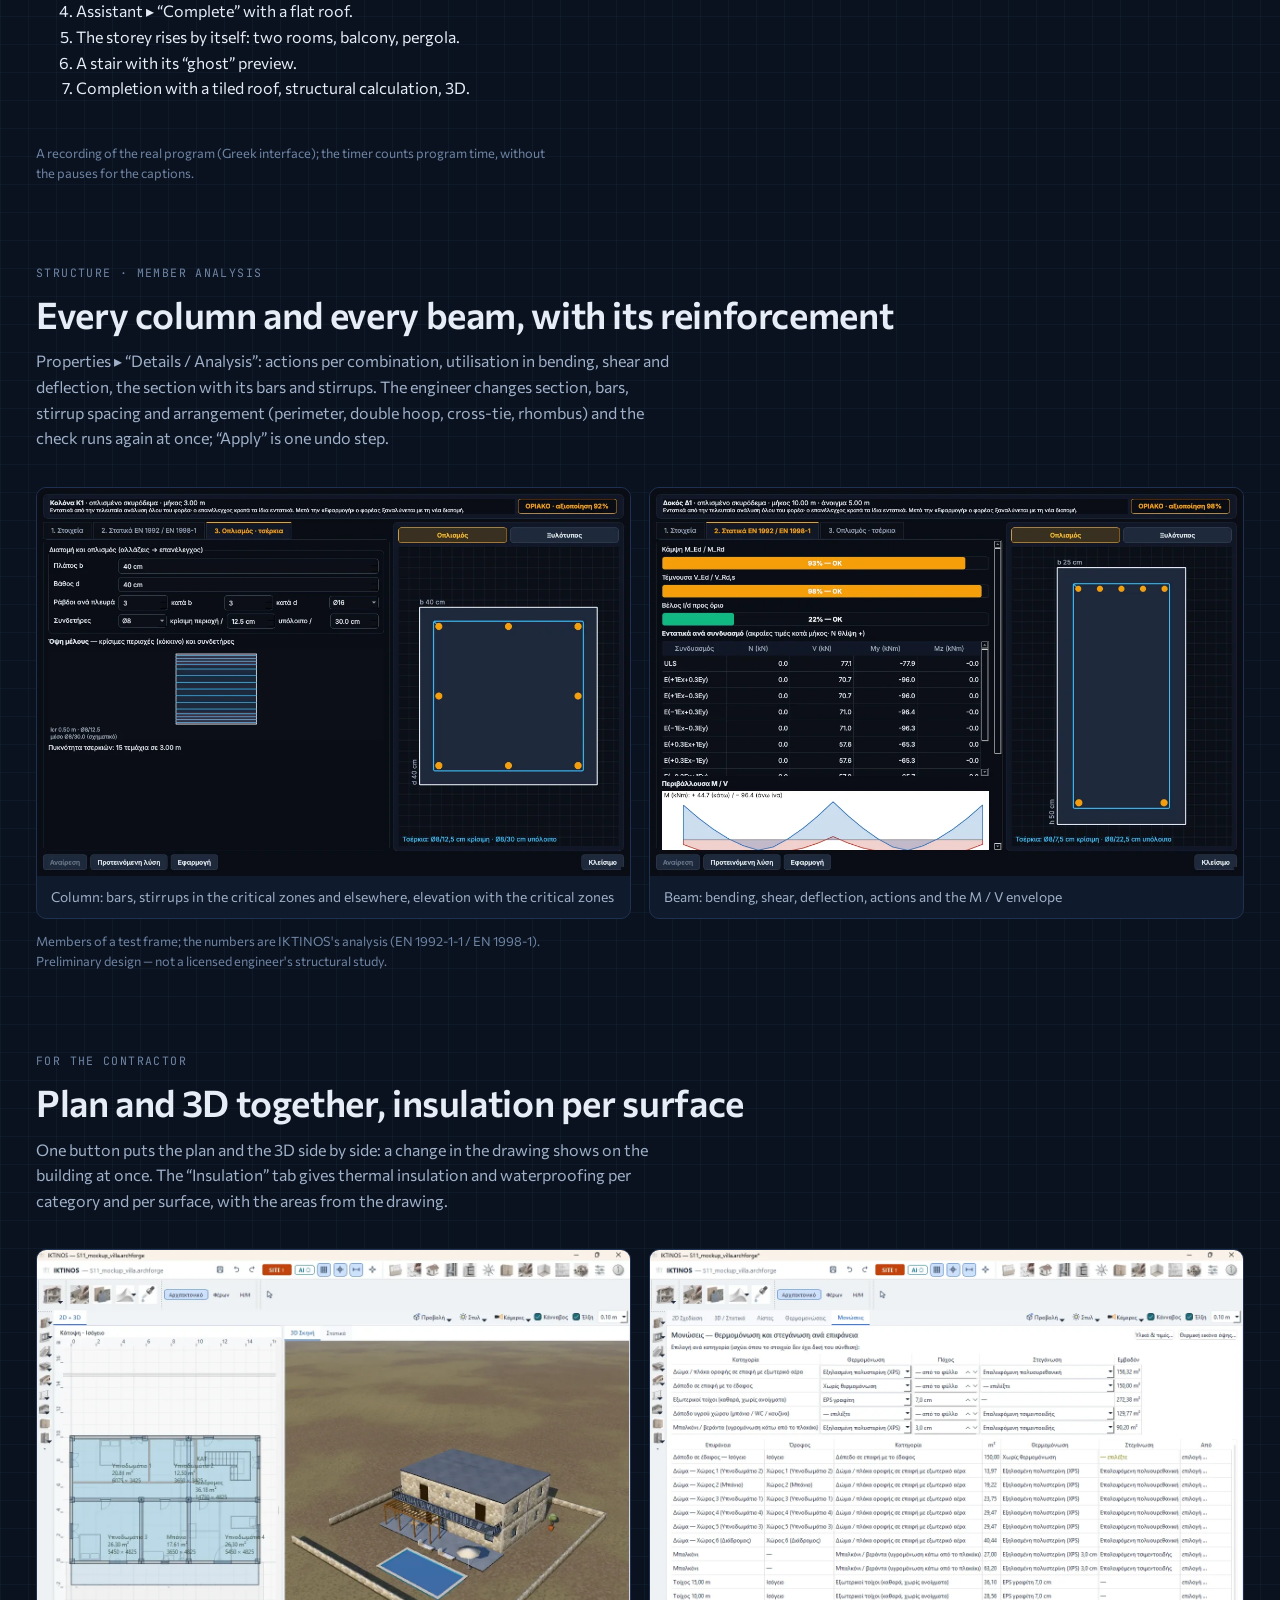
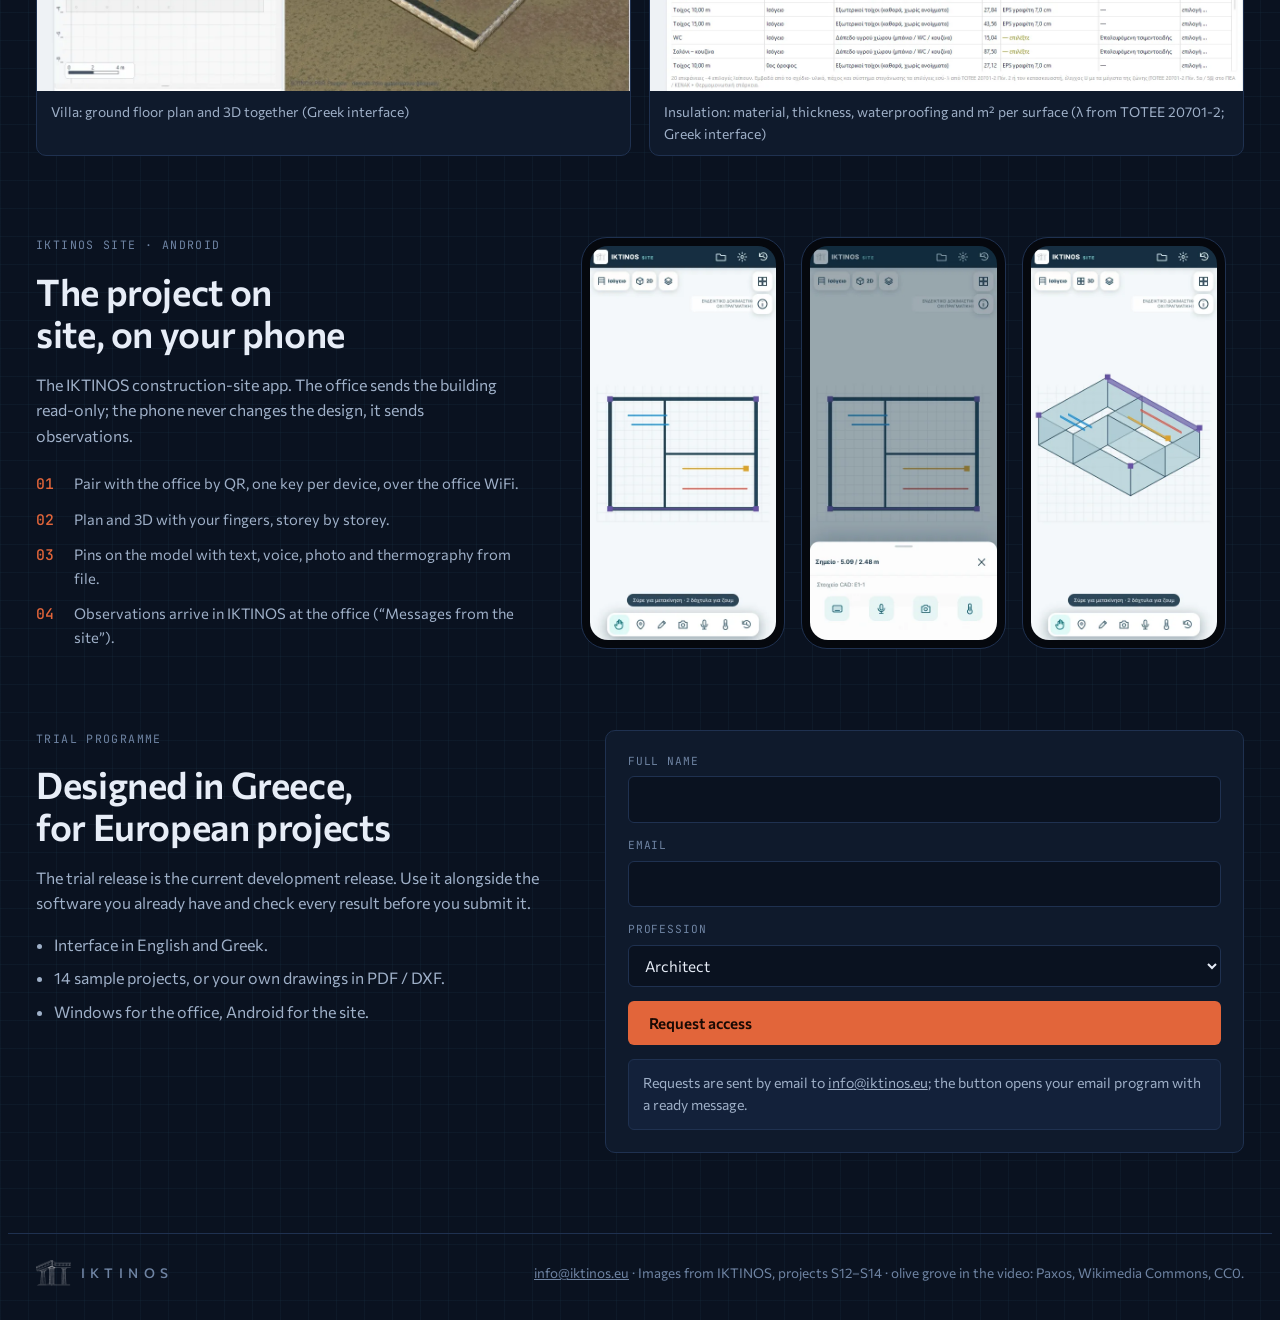
==== commit 955eb70b: "Ταινία v2, ενότητες Τοίχοι · Στατικά (ανάλυση οπλισμού) · Εργολάβος (2D + 3D, Μονώσεις) με τη σειρά " ====
--- a/en/index.html
+++ b/en/index.html
@@ -28,7 +28,7 @@
   <div class="wrap">
     <a class="brand" href="#top"><img src="../img/mark.png" alt=""><b>IKTINOS</b></a>
     <span class="chip">DEVELOPMENT RELEASE</span>
-    <nav class="main" aria-label="Main menu"><a href="#projects">Projects</a><a href="#modules">Modules</a><a href="#checks">Checks</a><a href="#video">Video</a><a href="#site">IKTINOS SITE</a></nav>
+    <nav class="main" aria-label="Main menu"><a href="#projects">Projects</a><a href="#modules">Modules</a><a href="#checks">Checks</a><a href="#toixoi">Walls</a><a href="#statika">Structure</a><a href="#ergolavos">Contractor</a><a href="#video">Video</a><a href="#site">IKTINOS SITE</a></nav>
     <div class="lang" aria-label="Language"><a href="../" hreflang="el" lang="el">ΕΛ</a><span aria-current="true">EN</span></div>
     <a class="btn primary" href="#beta">Trial access</a>
   </div>
@@ -39,7 +39,7 @@
 
 <main id="top">
   <div class="opener">
-    <video autoplay muted loop playsinline preload="auto" poster="../img/intro_poster.jpg" src="../img/intro_loop.mp4" aria-label="An olive grove in Greece: a hand draws the temple of the logo, which becomes the IKTINOS start page"></video>
+    <video id="opener-video" autoplay muted playsinline preload="auto" poster="../img/intro_poster.jpg" src="../img/intro_loop.mp4" aria-label="An olive grove in Greece: a hand draws the temple of the logo, which becomes the IKTINOS start page"></video>
     <div class="over"><div class="wrap"><p>One line in an olive grove. One building, down to the last pipe.</p><span class="t">FROM THE IKTINOS FILM · PAXOS, CC0</span></div></div>
   </div>
   <section class="hero">
@@ -110,11 +110,53 @@
 
   <section class="film" id="video" style="padding-top:0">
     <div class="wrap grid">
-      <video controls playsinline preload="metadata" poster="../img/poster.jpg" src="../img/iktinos_promo.mp4" aria-label="IKTINOS showcase video"></video>
+      <video controls playsinline preload="metadata" poster="../img/film_poster.jpg" src="../img/iktinos_film.mp4" aria-label="IKTINOS film"></video>
       <div style="display:grid;gap:14px">
-        <span class="label">Video · 86 s</span>
-        <h2>From one line in an olive grove to the building and its networks</h2>
-        <ol><li>A hand draws the temple of the logo.</li><li>Drawing in the real program window; the Assistant completes the building.</li><li>Villa, centre with dome, offices.</li><li>IKTINOS SITE on the phone.</li></ol>
+        <span class="label">Film · 66 s</span>
+        <h2>From the olive grove to the site and the office</h2>
+        <ol><li>The temple of the logo, the villa in the olive grove, the IKTINOS start screen.</li><li>The engineer on site with the plan on a tablet.</li><li>The interior designer with the villa's kitchen in the Studio.</li><li>The contractor with the quantity take-off.</li></ol>
+        <p class="fine">The people and surroundings are illustrations; the screens are IKTINOS.</p>
+      </div>
+    </div>
+  </section>
+
+  <section id="toixoi" style="padding-top:0">
+    <div class="wrap grid">
+      <video controls playsinline preload="metadata" poster="../img/toixoi_poster.jpg" src="../img/toixoi.mp4" aria-label="From the walls to the tiled roof, in IKTINOS"></video>
+      <div style="display:grid;gap:14px">
+        <span class="label">In building order · 77 s</span>
+        <h2>A house from scratch in 29 seconds of program time</h2>
+        <ol><li>A new stone build-up: exposed outside, plaster inside only.</li><li>The outline with consecutive clicks, 13 cm brick inside.</li><li>Entrance door, doors, windows.</li><li>Assistant ▸ “Complete” with a flat roof.</li><li>The storey rises by itself: two rooms, balcony, pergola.</li><li>A stair with its “ghost” preview.</li><li>Completion with a tiled roof, structural calculation, 3D.</li></ol>
+        <p class="fine">A recording of the real program (Greek interface); the timer counts program time, without the pauses for the captions.</p>
+      </div>
+    </div>
+  </section>
+
+  <section id="statika" style="padding-top:0">
+    <div class="wrap">
+      <div class="head">
+        <span class="label">Structure · member analysis</span>
+        <h2>Every column and every beam, with its reinforcement</h2>
+        <p>Properties ▸ “Details / Analysis”: actions per combination, utilisation in bending, shear and deflection, the section with its bars and stirrups. The engineer changes section, bars, stirrup spacing and arrangement (perimeter, double hoop, cross-tie, rhombus) and the check runs again at once; “Apply” is one undo step.</p>
+      </div>
+      <div class="shots">
+        <figure><img src="../img/oplismos_kolona_tab3.webp" alt="Member analysis: column bars and stirrups" loading="lazy" width="1100" height="720"><figcaption>Column: bars, stirrups in the critical zones and elsewhere, elevation with the critical zones</figcaption></figure>
+        <figure><img src="../img/oplismos_dokos_tab2.webp" alt="Member analysis: beam checks and envelope" loading="lazy" width="1100" height="720"><figcaption>Beam: bending, shear, deflection, actions and the M / V envelope</figcaption></figure>
+      </div>
+      <p class="fine">Members of a test frame; the numbers are IKTINOS's analysis (EN 1992-1-1 / EN 1998-1). Preliminary design — not a licensed engineer's structural study.</p>
+    </div>
+  </section>
+
+  <section id="ergolavos" style="padding-top:0">
+    <div class="wrap">
+      <div class="head">
+        <span class="label">For the contractor</span>
+        <h2>Plan and 3D together, insulation per surface</h2>
+        <p>One button puts the plan and the 3D side by side: a change in the drawing shows on the building at once. The “Insulation” tab gives thermal insulation and waterproofing per category and per surface, with the areas from the drawing.</p>
+      </div>
+      <div class="shots">
+        <figure><img src="../img/ergolavos_2d3d.webp" alt="Ground floor plan and 3D of the villa side by side" loading="lazy" width="1280" height="952"><figcaption>Villa: ground floor plan and 3D together (Greek interface)</figcaption></figure>
+        <figure><img src="../img/ergolavos_monoseis.webp" alt="Insulation tab: insulation and waterproofing per surface" loading="lazy" width="1280" height="952"><figcaption>Insulation: material, thickness, waterproofing and m² per surface (λ from TOTEE 20701-2; Greek interface)</figcaption></figure>
       </div>
     </div>
   </section>
@@ -167,6 +209,9 @@
 
 <script>
 (function(){
+  // Opening film at half speed, played once and held on its last frame, the IKTINOS start page (owner 22/11: «στο μισό»; «μετά που εμφανίζει την αρχική ξαναπαίζει»).
+  var ov=document.getElementById("opener-video");
+  if(ov){var slow=function(){ov.defaultPlaybackRate=0.5;ov.playbackRate=0.5;};slow();ov.addEventListener("loadedmetadata",slow);ov.addEventListener("play",slow);}
   var P={
     villa:{views:[["3D","../img/villa.webp","Bioclimatic villa · 3D"],["Plan","../img/villa_plan.webp","Ground floor plan"],["MEP","../img/villa_mep.webp","MEP in 3D"]],
       insp:[["14 × 10 m","Dimensions"],["2 + roof terrace","Storeys"],["stone / render","Facades"],["8 + 1","PV panels + solar water heater"],["U stair, 19 risers","Circulation"],["1.33","min. ΣMRc/ΣMRb","ok"]]},
--- a/site.css
+++ b/site.css
@@ -136,3 +136,13 @@
 @media (max-width:560px){header.top .wrap{gap:10px}.brand b{letter-spacing:.22em}header.top .btn{padding:8px 12px;font-size:.84rem;white-space:nowrap}.lang a,.lang span{padding:4px 6px}}
 @media (max-width:480px){.brand b{display:none}}
 .brand{flex-shrink:0}
+
+/* Στατικά · Εργολάβος (24/11): two screenshots side by side, one column on a phone */
+.shots{display:grid;grid-template-columns:1fr 1fr;gap:18px}
+.shots figure{margin:0;border:1px solid var(--line);border-radius:10px;background:var(--panel);overflow:hidden}
+.shots img{display:block;width:100%;height:auto}
+.shots figcaption{padding:10px 14px;font-size:.86rem;color:var(--ink-2)}
+.fine{margin-top:12px;font-size:.8rem;color:var(--ink-3)}
+@media (max-width:820px){.shots{grid-template-columns:1fr}}
+/* Phone (375 px): the trial form fields were 1 px wider than the screen */
+#beta-form,#beta-form label,#beta-form input,#beta-form select,#beta-form button,#beta-form .msg{max-width:100%;box-sizing:border-box;min-width:0}
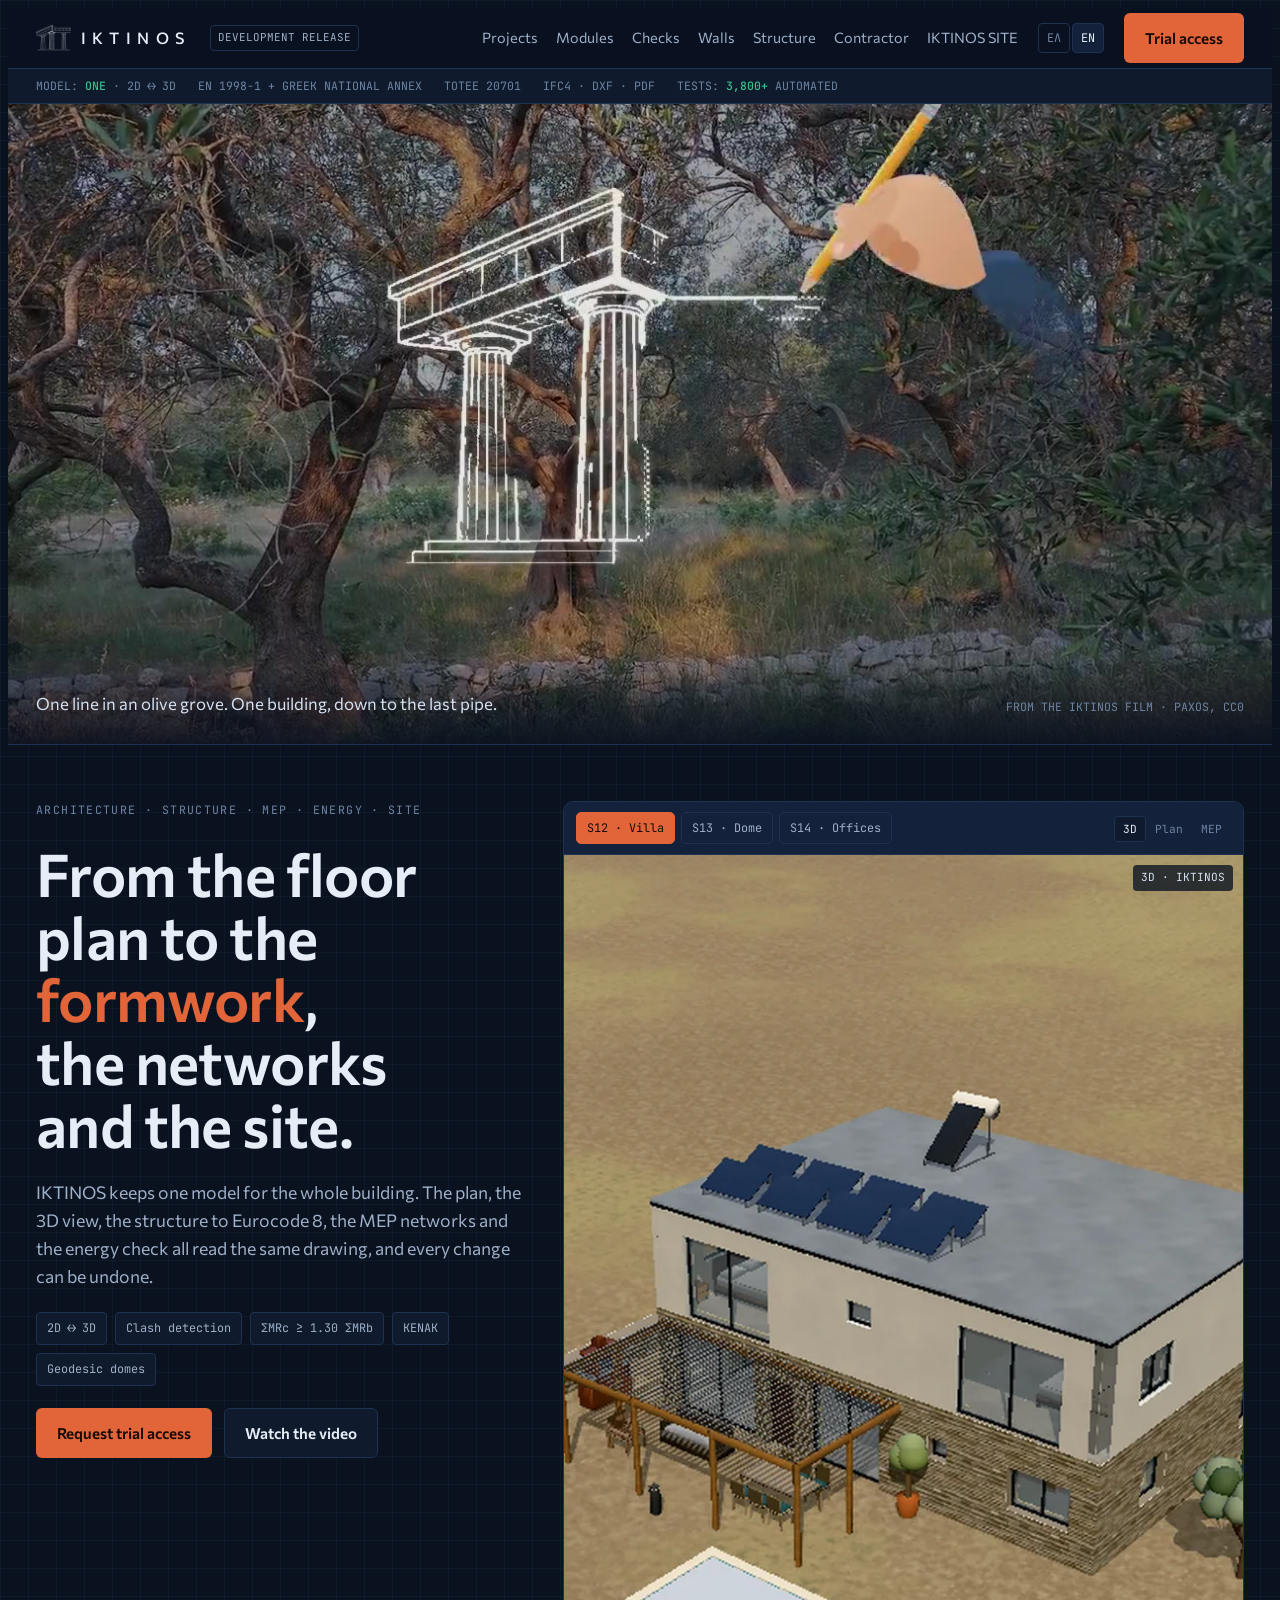
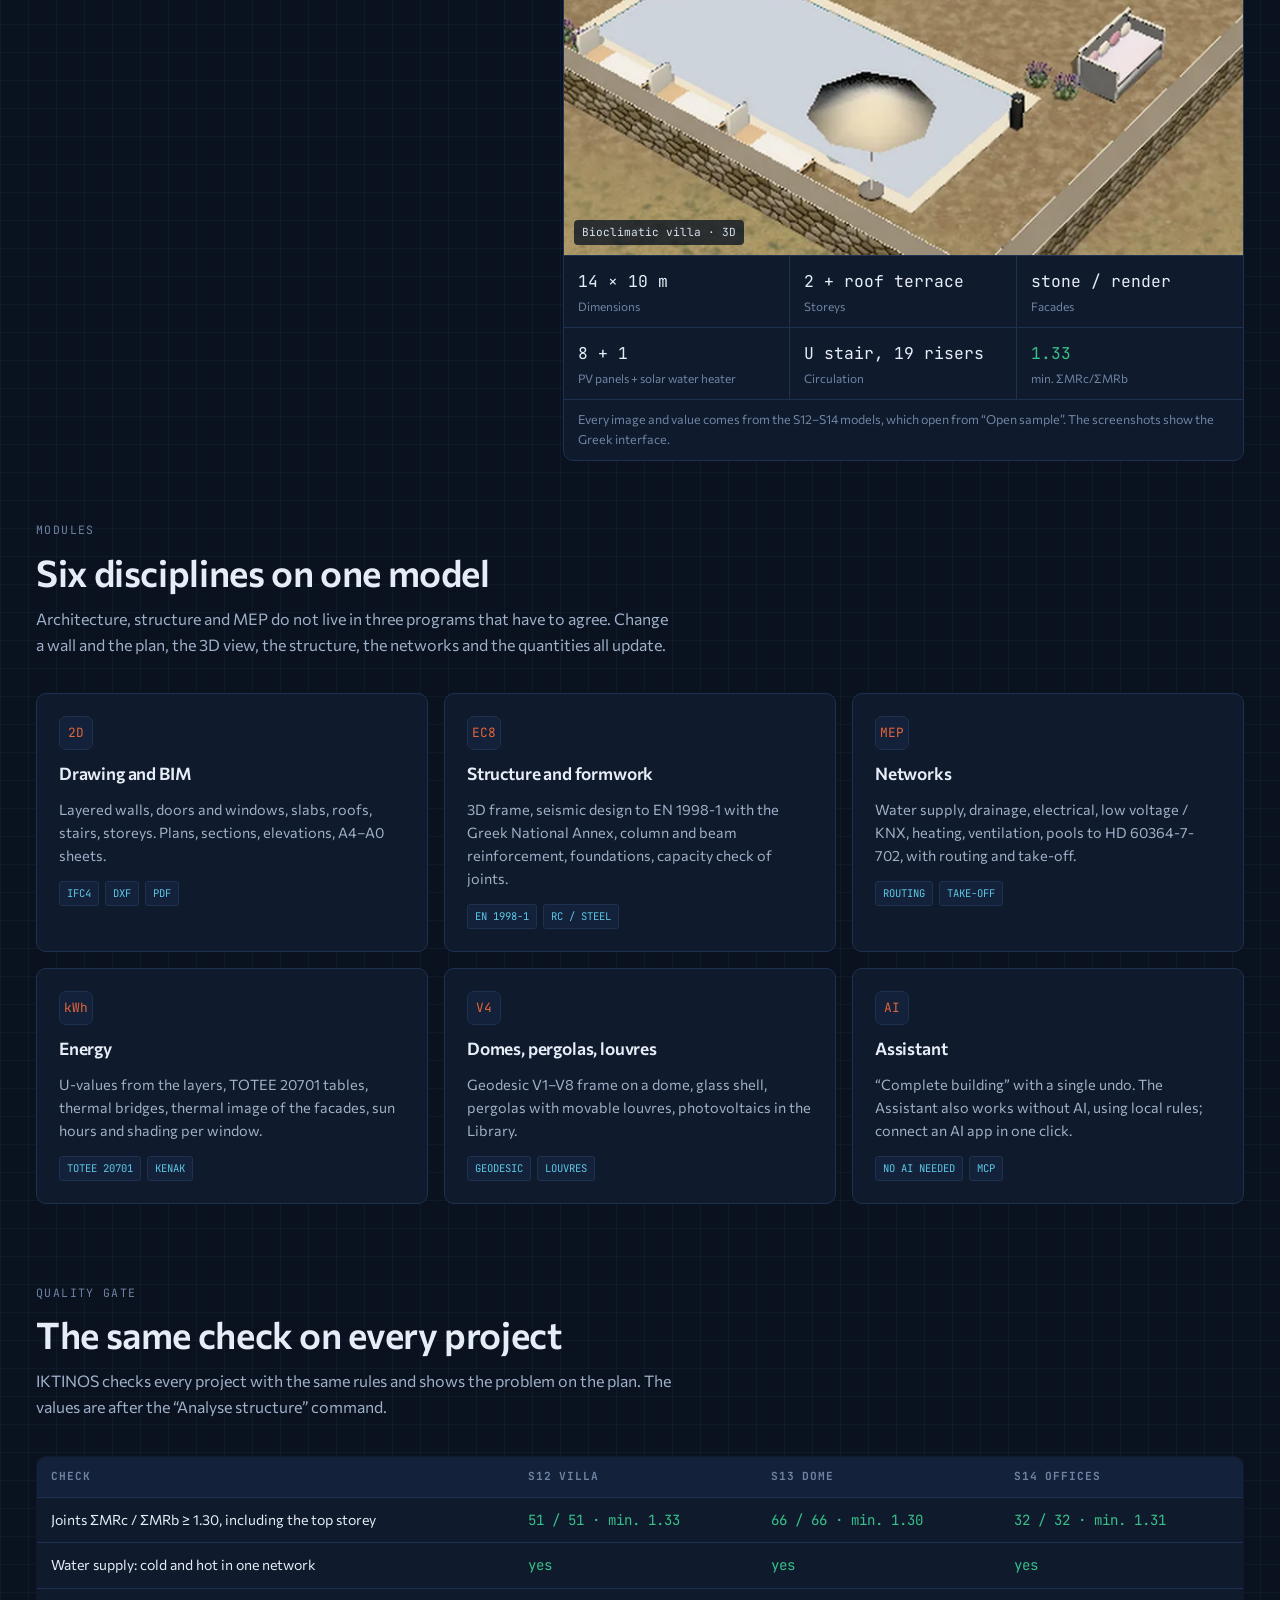
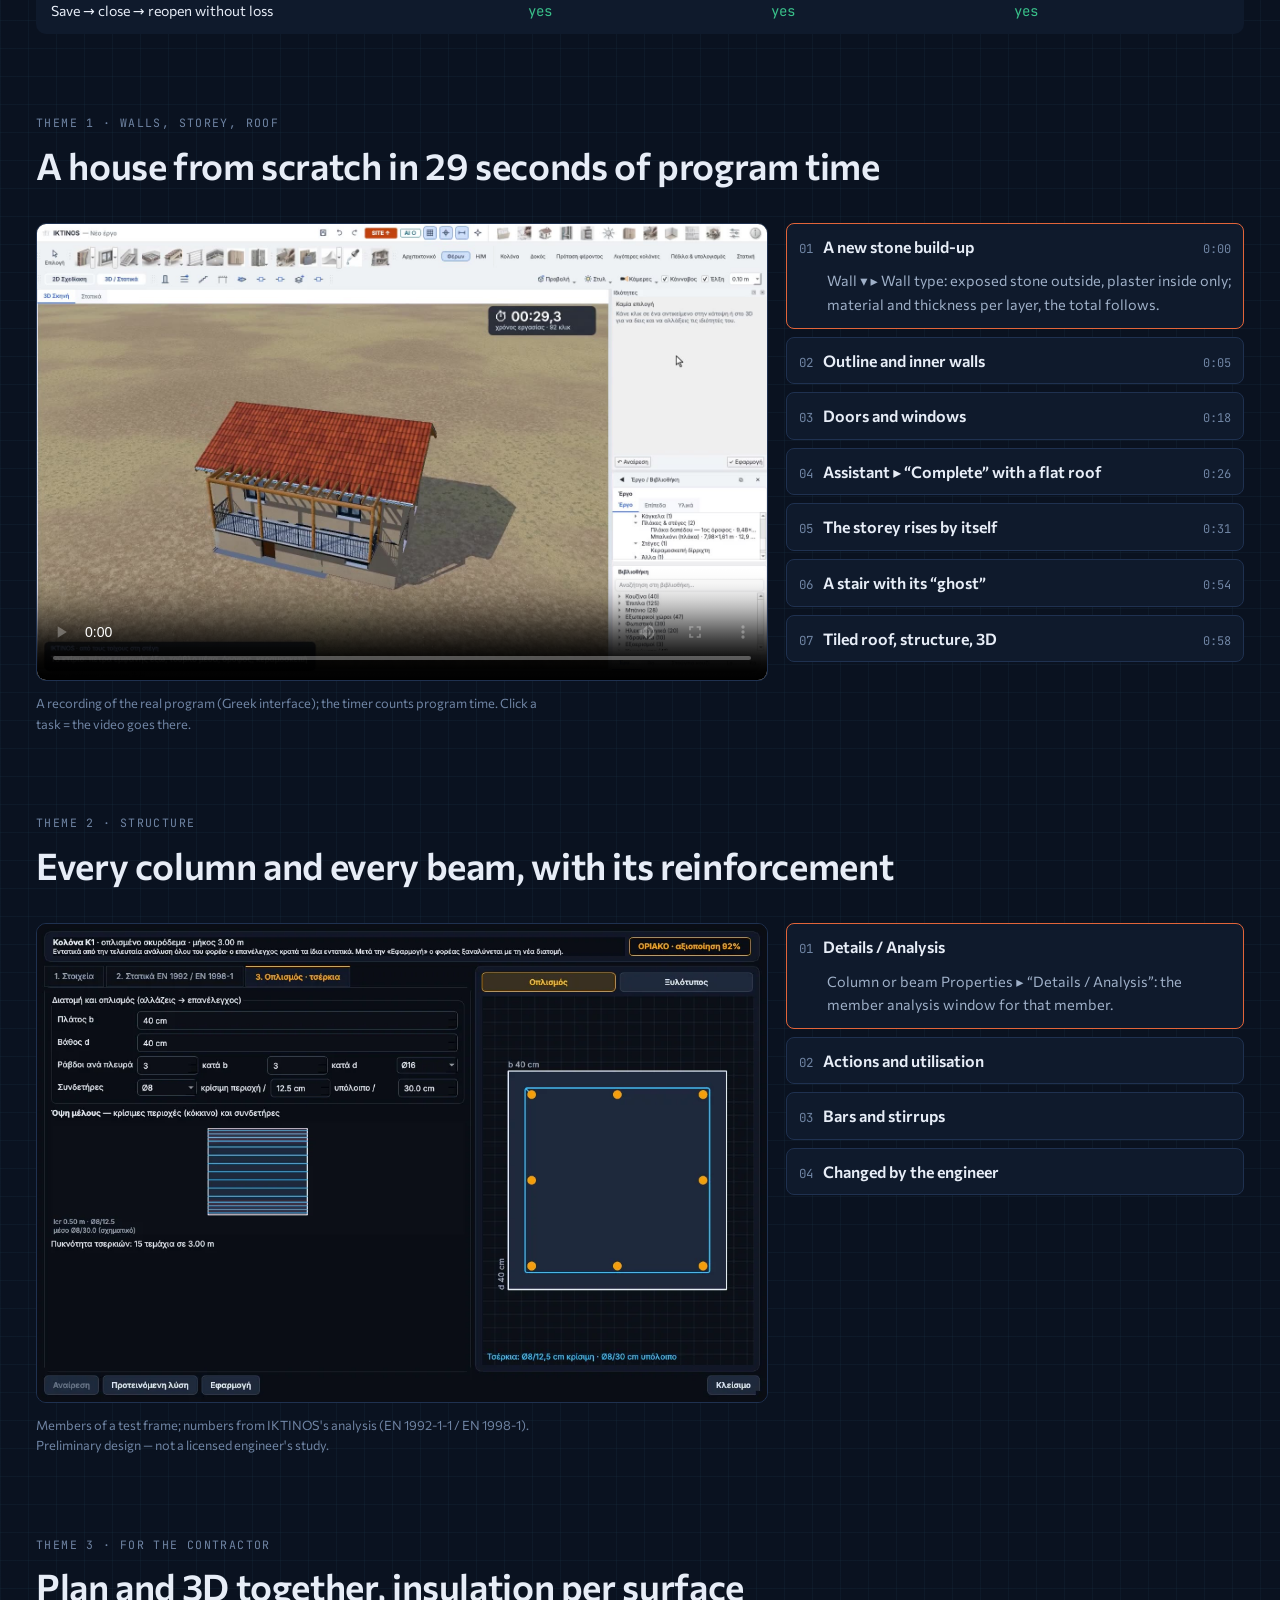
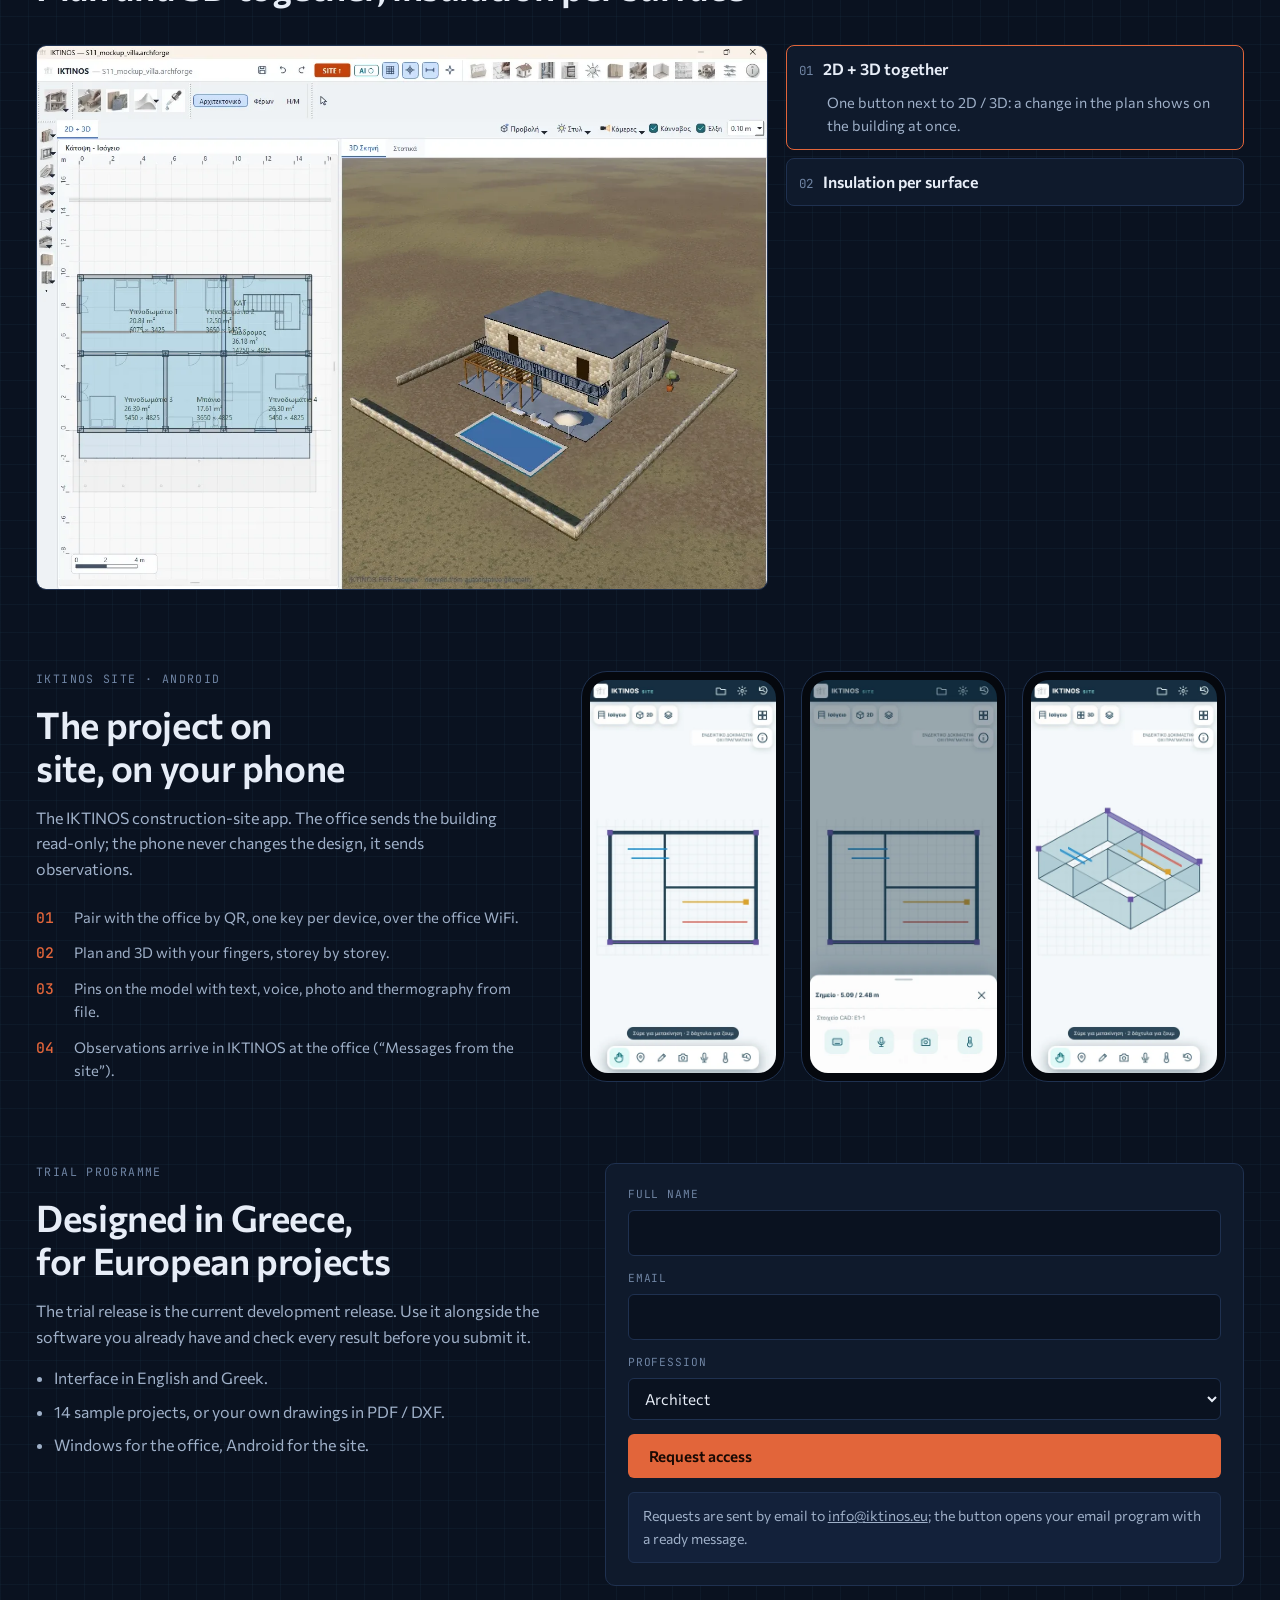
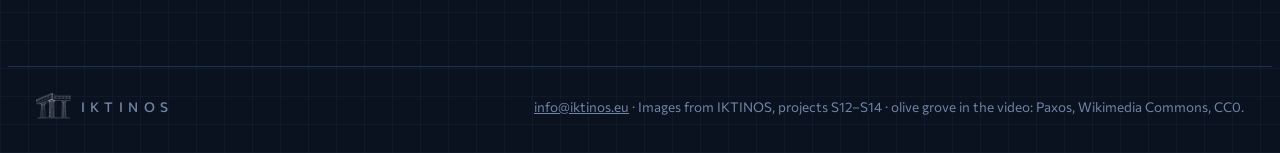
==== commit 84907c85: "Ένα θέμα σε κάθε βίντεο και δίπλα πάνελ εργασιών με λεπτομέρειες (κλικ = άλμα στο βίντεο) · η ταινία" ====
--- a/en/index.html
+++ b/en/index.html
@@ -28,7 +28,7 @@
   <div class="wrap">
     <a class="brand" href="#top"><img src="../img/mark.png" alt=""><b>IKTINOS</b></a>
     <span class="chip">DEVELOPMENT RELEASE</span>
-    <nav class="main" aria-label="Main menu"><a href="#projects">Projects</a><a href="#modules">Modules</a><a href="#checks">Checks</a><a href="#toixoi">Walls</a><a href="#statika">Structure</a><a href="#ergolavos">Contractor</a><a href="#video">Video</a><a href="#site">IKTINOS SITE</a></nav>
+    <nav class="main" aria-label="Main menu"><a href="#projects">Projects</a><a href="#modules">Modules</a><a href="#checks">Checks</a><a href="#toixoi">Walls</a><a href="#statika">Structure</a><a href="#ergolavos">Contractor</a><a href="#site">IKTINOS SITE</a></nav>
     <div class="lang" aria-label="Language"><a href="../" hreflang="el" lang="el">ΕΛ</a><span aria-current="true">EN</span></div>
     <a class="btn primary" href="#beta">Trial access</a>
   </div>
@@ -49,7 +49,7 @@
         <h1>From the floor plan to the <span class="hl">formwork</span>, the networks and the site.</h1>
         <p class="lede">IKTINOS keeps one model for the whole building. The plan, the 3D view, the structure to Eurocode 8, the MEP networks and the energy check all read the same drawing, and every change can be undone.</p>
         <div class="pills"><span>2D ↔ 3D</span><span>Clash detection</span><span>ΣMRc ≥ 1.30 ΣMRb</span><span>KENAK</span><span>Geodesic domes</span></div>
-        <div class="ctas"><a class="btn primary" href="#beta">Request trial access</a><a class="btn ghost" href="#video">Watch the video</a></div>
+        <div class="ctas"><a class="btn primary" href="#beta">Request trial access</a><a class="btn ghost" href="#toixoi">Watch the video</a></div>
       </div>
 
       <div class="vp" id="projects">
@@ -108,55 +108,34 @@
     </div>
   </section>
 
-  <section class="film" id="video" style="padding-top:0">
-    <div class="wrap grid">
-      <video controls playsinline preload="metadata" poster="../img/film_poster.jpg" src="../img/iktinos_film.mp4" aria-label="IKTINOS film"></video>
-      <div style="display:grid;gap:14px">
-        <span class="label">Film · 66 s</span>
-        <h2>From the olive grove to the site and the office</h2>
-        <ol><li>The temple of the logo, the villa in the olive grove, the IKTINOS start screen.</li><li>The engineer on site with the plan on a tablet.</li><li>The interior designer with the villa's kitchen in the Studio.</li><li>The contractor with the quantity take-off.</li></ol>
-        <p class="fine">The people and surroundings are illustrations; the screens are IKTINOS.</p>
-      </div>
-    </div>
-  </section>
-
-  <section id="toixoi" style="padding-top:0">
-    <div class="wrap grid">
-      <video controls playsinline preload="metadata" poster="../img/toixoi_poster.jpg" src="../img/toixoi.mp4" aria-label="From the walls to the tiled roof, in IKTINOS"></video>
-      <div style="display:grid;gap:14px">
-        <span class="label">In building order · 77 s</span>
-        <h2>A house from scratch in 29 seconds of program time</h2>
-        <ol><li>A new stone build-up: exposed outside, plaster inside only.</li><li>The outline with consecutive clicks, 13 cm brick inside.</li><li>Entrance door, doors, windows.</li><li>Assistant ▸ “Complete” with a flat roof.</li><li>The storey rises by itself: two rooms, balcony, pergola.</li><li>A stair with its “ghost” preview.</li><li>Completion with a tiled roof, structural calculation, 3D.</li></ol>
-        <p class="fine">A recording of the real program (Greek interface); the timer counts program time, without the pauses for the captions.</p>
-      </div>
-    </div>
-  </section>
-
-  <section id="statika" style="padding-top:0">
-    <div class="wrap">
-      <div class="head">
-        <span class="label">Structure · member analysis</span>
-        <h2>Every column and every beam, with its reinforcement</h2>
-        <p>Properties ▸ “Details / Analysis”: actions per combination, utilisation in bending, shear and deflection, the section with its bars and stirrups. The engineer changes section, bars, stirrup spacing and arrangement (perimeter, double hoop, cross-tie, rhombus) and the check runs again at once; “Apply” is one undo step.</p>
-      </div>
-      <div class="shots">
-        <figure><img src="../img/oplismos_kolona_tab3.webp" alt="Member analysis: column bars and stirrups" loading="lazy" width="1100" height="720"><figcaption>Column: bars, stirrups in the critical zones and elsewhere, elevation with the critical zones</figcaption></figure>
-        <figure><img src="../img/oplismos_dokos_tab2.webp" alt="Member analysis: beam checks and envelope" loading="lazy" width="1100" height="720"><figcaption>Beam: bending, shear, deflection, actions and the M / V envelope</figcaption></figure>
-      </div>
-      <p class="fine">Members of a test frame; the numbers are IKTINOS's analysis (EN 1992-1-1 / EN 1998-1). Preliminary design — not a licensed engineer's structural study.</p>
-    </div>
-  </section>
-
-  <section id="ergolavos" style="padding-top:0">
-    <div class="wrap">
-      <div class="head">
-        <span class="label">For the contractor</span>
-        <h2>Plan and 3D together, insulation per surface</h2>
-        <p>One button puts the plan and the 3D side by side: a change in the drawing shows on the building at once. The “Insulation” tab gives thermal insulation and waterproofing per category and per surface, with the areas from the drawing.</p>
-      </div>
-      <div class="shots">
-        <figure><img src="../img/ergolavos_2d3d.webp" alt="Ground floor plan and 3D of the villa side by side" loading="lazy" width="1280" height="952"><figcaption>Villa: ground floor plan and 3D together (Greek interface)</figcaption></figure>
-        <figure><img src="../img/ergolavos_monoseis.webp" alt="Insulation tab: insulation and waterproofing per surface" loading="lazy" width="1280" height="952"><figcaption>Insulation: material, thickness, waterproofing and m² per surface (λ from TOTEE 20701-2; Greek interface)</figcaption></figure>
+  <section id="toixoi" class="theme" style="padding-top:0">
+    <div class="wrap">
+      <div class="head"><span class="label">Theme 1 · Walls, storey, roof</span><h2>A house from scratch in 29 seconds of program time</h2></div>
+      <div class="theme-grid">
+        <div class="theme-media"><video controls playsinline preload="metadata" poster="../img/toixoi_poster.jpg" src="../img/toixoi.mp4" aria-label="From the walls to the tiled roof"></video></div>
+        <ol class="tasks"><li><button type="button" data-t="0"><b>A new stone build-up</b><i>0:00</i></button><p>Wall ▾ ▸ Wall type: exposed stone outside, plaster inside only; material and thickness per layer, the total follows.</p></li><li><button type="button" data-t="5"><b>Outline and inner walls</b><i>0:05</i></button><p>Consecutive clicks at the corners; 13 cm brick inside — the type is chosen first and the thickness follows.</p></li><li><button type="button" data-t="18"><b>Doors and windows</b><i>0:18</i></button><p>Entrance door, doors and windows from the joinery menu, a click on the wall.</p></li><li><button type="button" data-t="26"><b>Assistant ▸ “Complete” with a flat roof</b><i>0:26</i></button><p>Slab, floors, ceilings and flat roof with one command and one undo.</p></li><li><button type="button" data-t="31"><b>The storey rises by itself</b><i>0:31</i></button><p>New storey: the outer walls go up; two rooms, balcony, timber pergola.</p></li><li><button type="button" data-t="54"><b>A stair with its “ghost”</b><i>0:54</i></button><p>The stair follows the cursor before it is placed: type, risers and height show before the click.</p></li><li><button type="button" data-t="58"><b>Tiled roof, structure, 3D</b><i>0:58</i></button><p>Completion with a tiled roof, “Structural calculation” (preliminary) and the building in 3D.</p></li></ol>
+      </div>
+      <p class="fine">A recording of the real program (Greek interface); the timer counts program time. Click a task = the video goes there.</p>
+    </div>
+  </section>
+
+  <section id="statika" class="theme" style="padding-top:0">
+    <div class="wrap">
+      <div class="head"><span class="label">Theme 2 · Structure</span><h2>Every column and every beam, with its reinforcement</h2></div>
+      <div class="theme-grid">
+        <div class="theme-media"><img src="../img/oplismos_kolona_tab3.webp" alt="Member analysis: column reinforcement and stirrups" loading="lazy" width="1100" height="720" data-swap></div>
+        <ol class="tasks"><li><button type="button"><b>Details / Analysis</b></button><p>Column or beam Properties ▸ “Details / Analysis”: the member analysis window for that member.</p></li><li><button type="button"><b>Actions and utilisation</b></button><p>N, V, M per combination; utilisation bars in bending, shear, deflection or axial — green / orange / red.</p></li><li><button type="button"><b>Bars and stirrups</b></button><p>Bars per face, stirrups in the critical zone and elsewhere, arrangement: perimeter, double hoop, cross-tie, rhombus — counted in shear.</p></li><li><button type="button"><b>Changed by the engineer</b></button><p>Every change is checked again at once; “Proposed solution” and “Apply” with one undo.</p></li></ol>
+      </div>
+      <p class="fine">Members of a test frame; numbers from IKTINOS's analysis (EN 1992-1-1 / EN 1998-1). Preliminary design — not a licensed engineer's study.</p>
+    </div>
+  </section>
+
+  <section id="ergolavos" class="theme" style="padding-top:0">
+    <div class="wrap">
+      <div class="head"><span class="label">Theme 3 · For the contractor</span><h2>Plan and 3D together, insulation per surface</h2></div>
+      <div class="theme-grid">
+        <div class="theme-media"><img src="../img/ergolavos_2d3d.webp" alt="Plan and 3D of the villa side by side" loading="lazy" width="1280" height="952" data-swap></div>
+        <ol class="tasks"><li><button type="button"><b>2D + 3D together</b></button><p>One button next to 2D / 3D: a change in the plan shows on the building at once.</p></li><li><button type="button"><b>Insulation per surface</b></button><p>Insulation and waterproofing per category, thickness, m² from the drawing, λ from TOTEE 20701-2.</p></li></ol>
       </div>
     </div>
   </section>
@@ -240,5 +219,17 @@
     o.innerHTML=T.sent;});
 })();
 </script>
+<script>
+(function(){var SW={"statika": ["../img/oplismos_kolona_tab3.webp", "../img/oplismos_kolona_tab2.webp", "../img/oplismos_kolona_tab3.webp", "../img/oplismos_dokos_tab3.webp"], "ergolavos": ["../img/ergolavos_2d3d.webp", "../img/ergolavos_monoseis.webp"]};
+document.querySelectorAll("section.theme").forEach(function(sec){
+ var v=sec.querySelector("video"),img=sec.querySelector("img[data-swap]"),items=[].slice.call(sec.querySelectorAll(".tasks li"));
+ function open(li){items.forEach(function(x){x.classList.toggle("on",x===li)});}
+ items.forEach(function(li,k){var b=li.querySelector("button");b.addEventListener("click",function(){open(li);
+  if(v&&b.dataset.t!==undefined){v.currentTime=+b.dataset.t;v.play();}
+  if(img&&SW[sec.id]&&SW[sec.id][k]){img.src=SW[sec.id][k];}});});
+ if(items[0])open(items[0]);
+ if(v)v.addEventListener("timeupdate",function(){var cur=null;items.forEach(function(li){var t=li.querySelector("button").dataset.t;if(t!==undefined&&v.currentTime>=+t-0.2)cur=li;});if(cur&&!cur.classList.contains("on"))open(cur);});
+});})();
+</script>
 </body>
 </html>
--- a/site.css
+++ b/site.css
@@ -146,3 +146,18 @@
 @media (max-width:820px){.shots{grid-template-columns:1fr}}
 /* Phone (375 px): the trial form fields were 1 px wider than the screen */
 #beta-form,#beta-form label,#beta-form input,#beta-form select,#beta-form button,#beta-form .msg{max-width:100%;box-sizing:border-box;min-width:0}
+
+/* Θέμα = ένα βίντεο / εικόνα + δίπλα το πάνελ εργασιών με λεπτομέρειες (ιδιοκτήτης 24/11) */
+.theme-grid{display:grid;grid-template-columns:1.6fr 1fr;gap:18px;align-items:start}
+.theme-media video,.theme-media img{display:block;width:100%;height:auto;border:1px solid var(--line);border-radius:10px;background:#000}
+.tasks{list-style:none;margin:0;padding:0;display:grid;gap:8px;counter-reset:t}
+.tasks li{border:1px solid var(--line);border-radius:8px;background:var(--panel);counter-increment:t}
+.tasks button{all:unset;box-sizing:border-box;width:100%;cursor:pointer;display:flex;gap:10px;align-items:baseline;padding:10px 12px;color:var(--ink)}
+.tasks button::before{content:counter(t,decimal-leading-zero);font-family:var(--mono);color:var(--ink-3);font-size:.78rem}
+.tasks button b{flex:1;font-weight:600}
+.tasks button i{font-style:normal;font-family:var(--mono);font-size:.75rem;color:var(--ink-3)}
+.tasks p{display:none;margin:0;padding:0 12px 12px 40px;color:var(--ink-2);font-size:.9rem}
+.tasks li.on{border-color:var(--accent)}
+.tasks li.on p{display:block}
+.tasks button:focus-visible{outline:2px solid var(--accent);outline-offset:-2px;border-radius:8px}
+@media (max-width:820px){.theme-grid{grid-template-columns:1fr}}
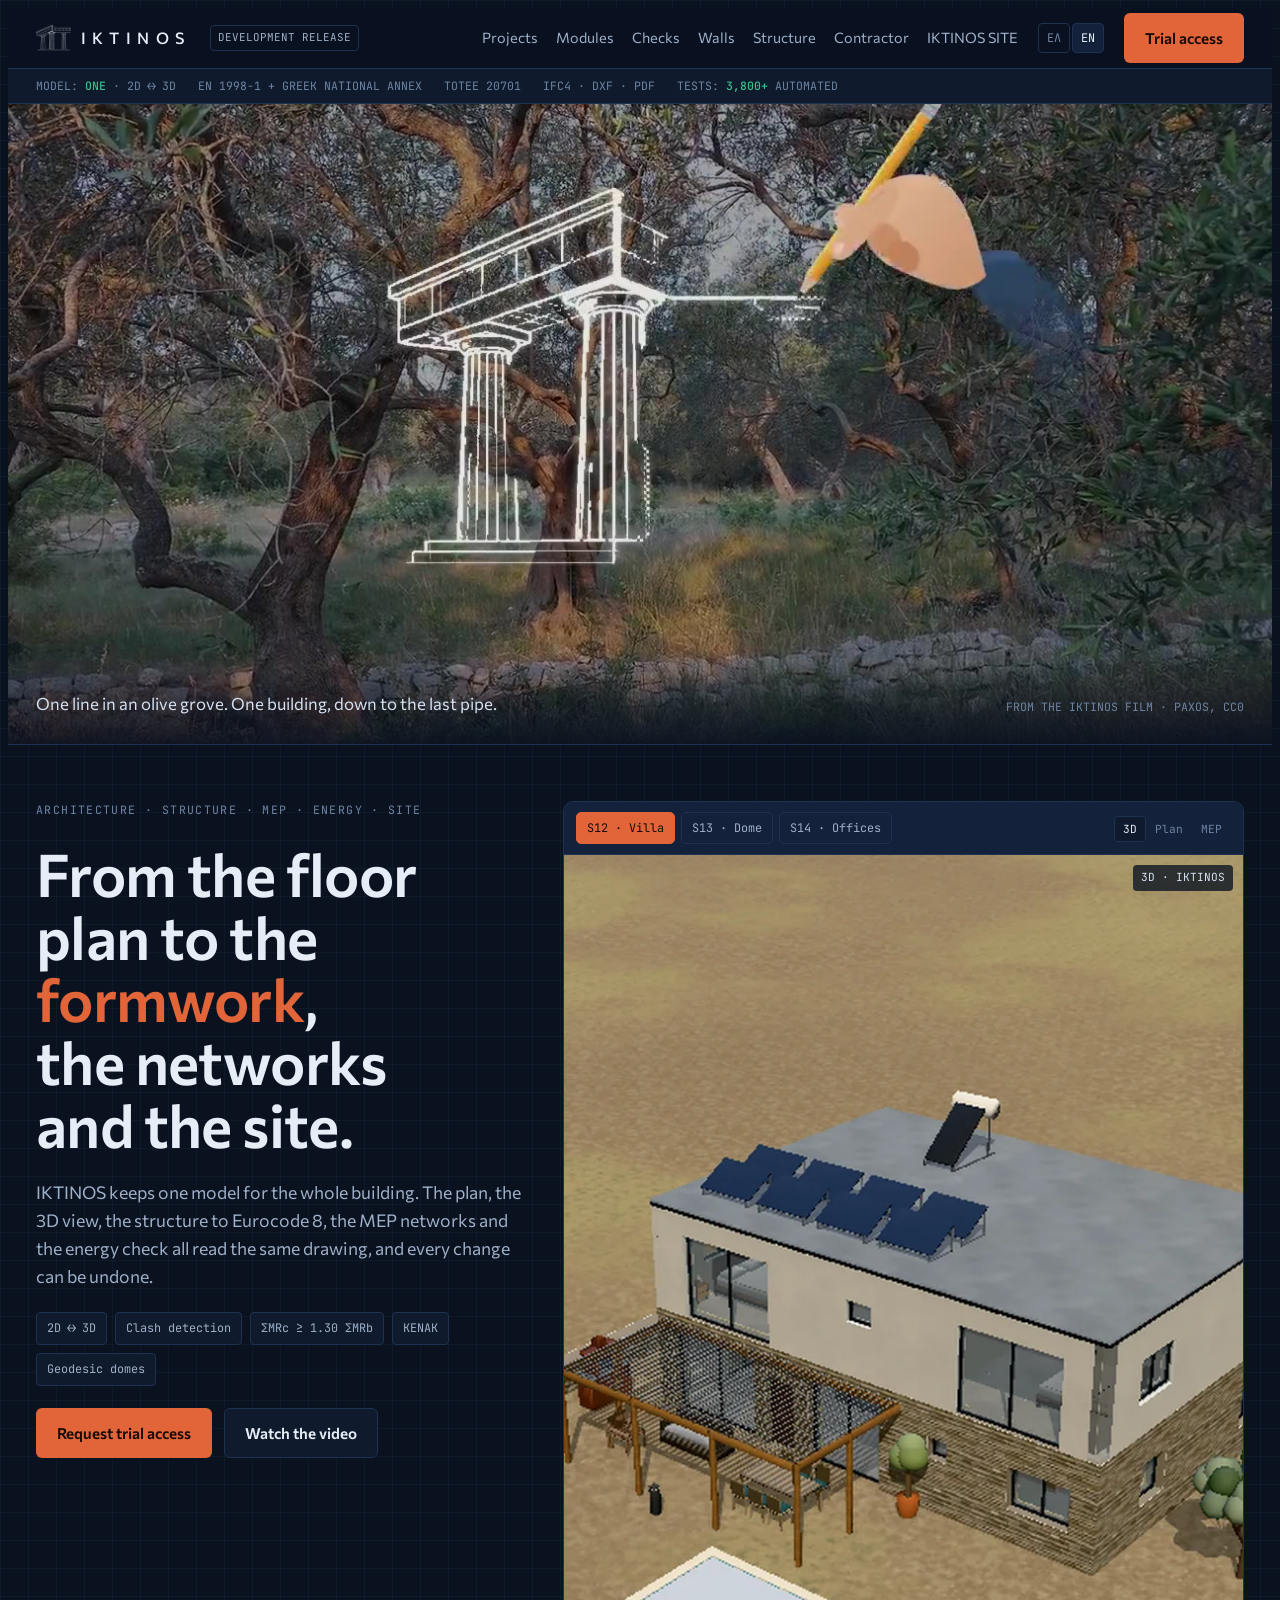
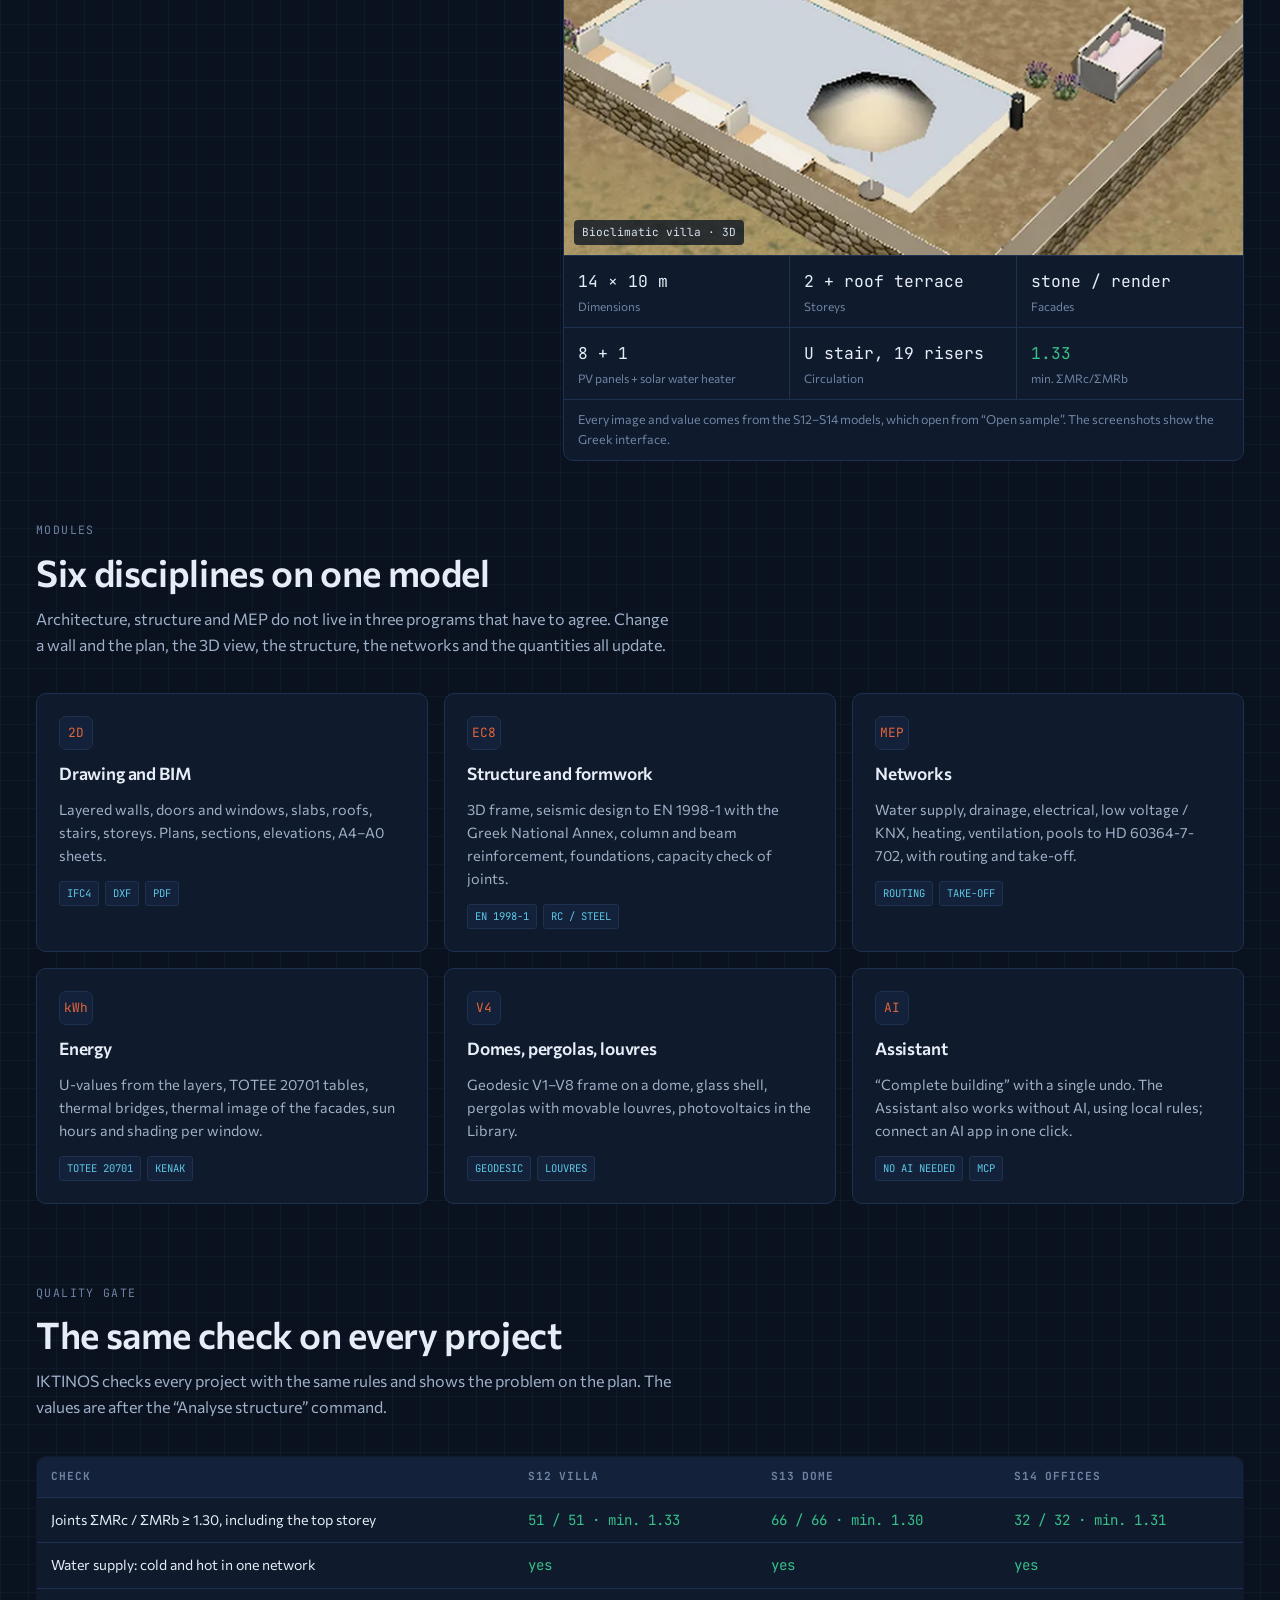
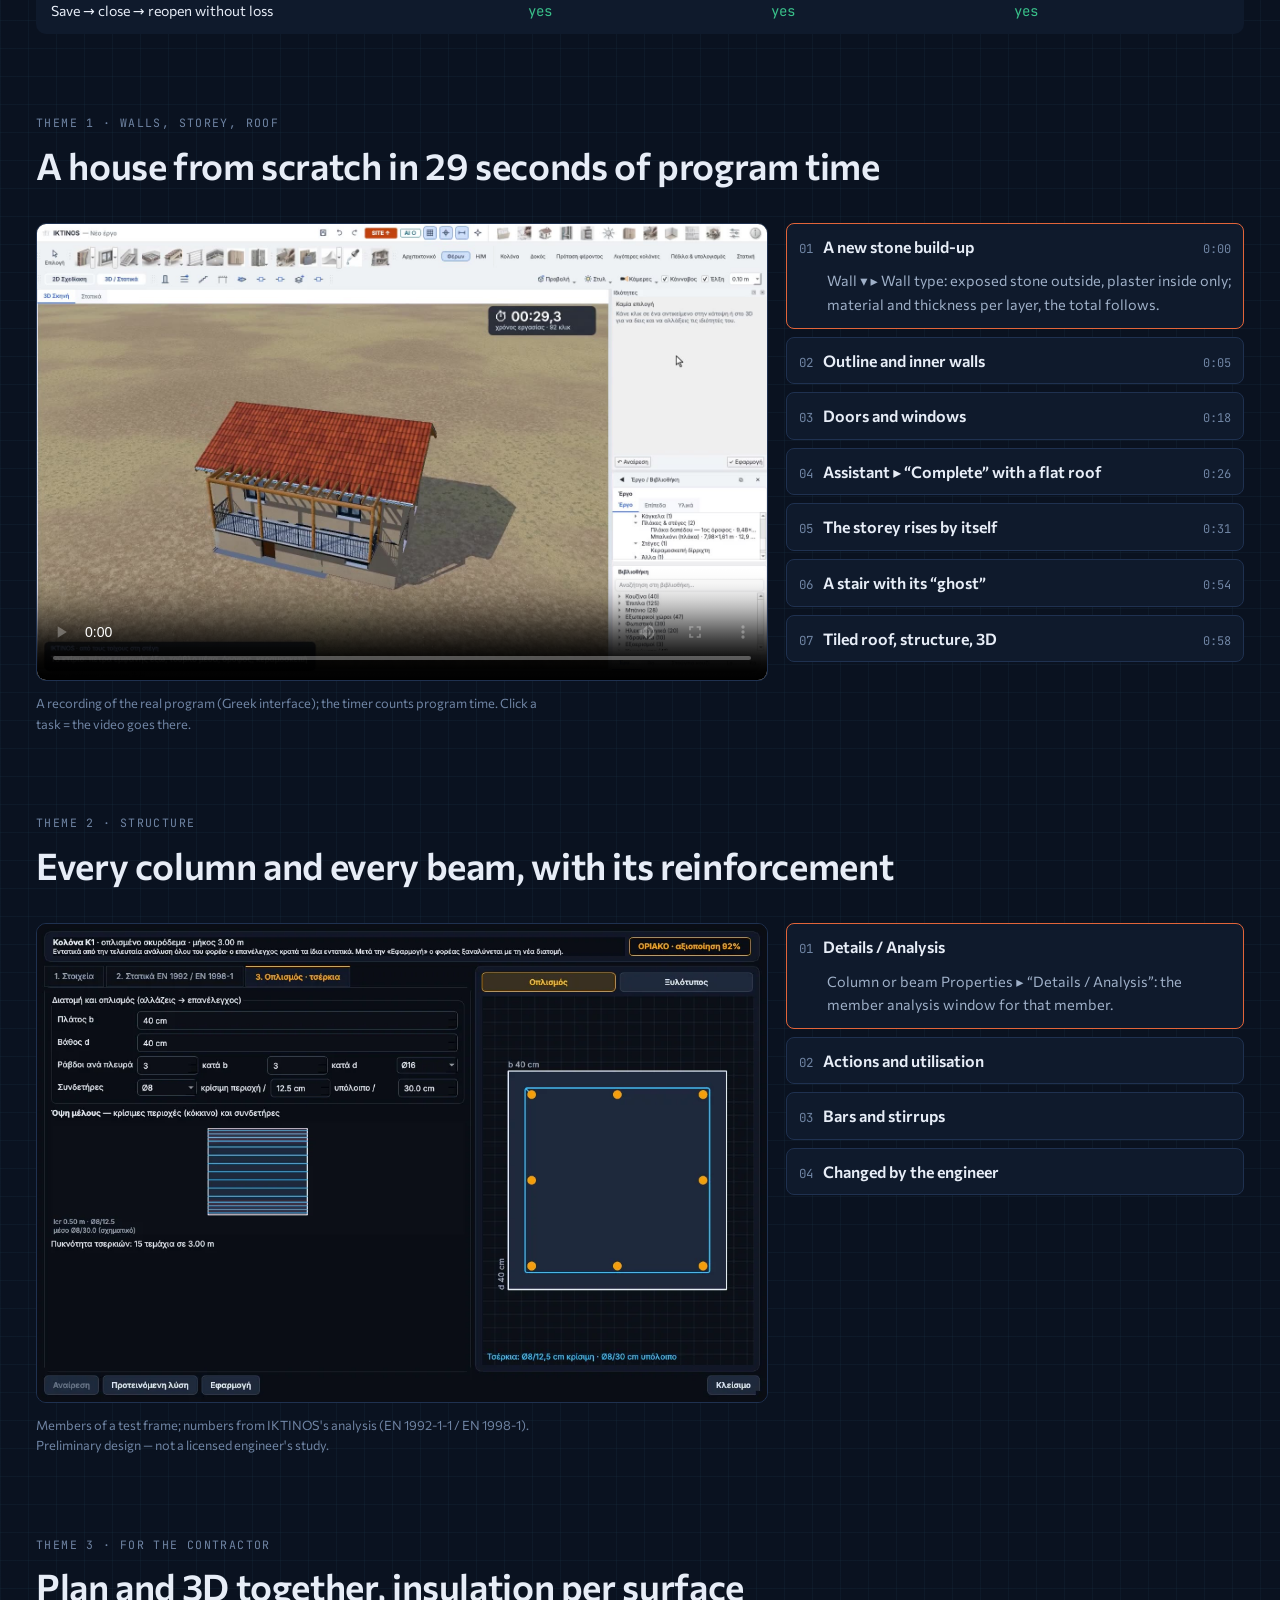
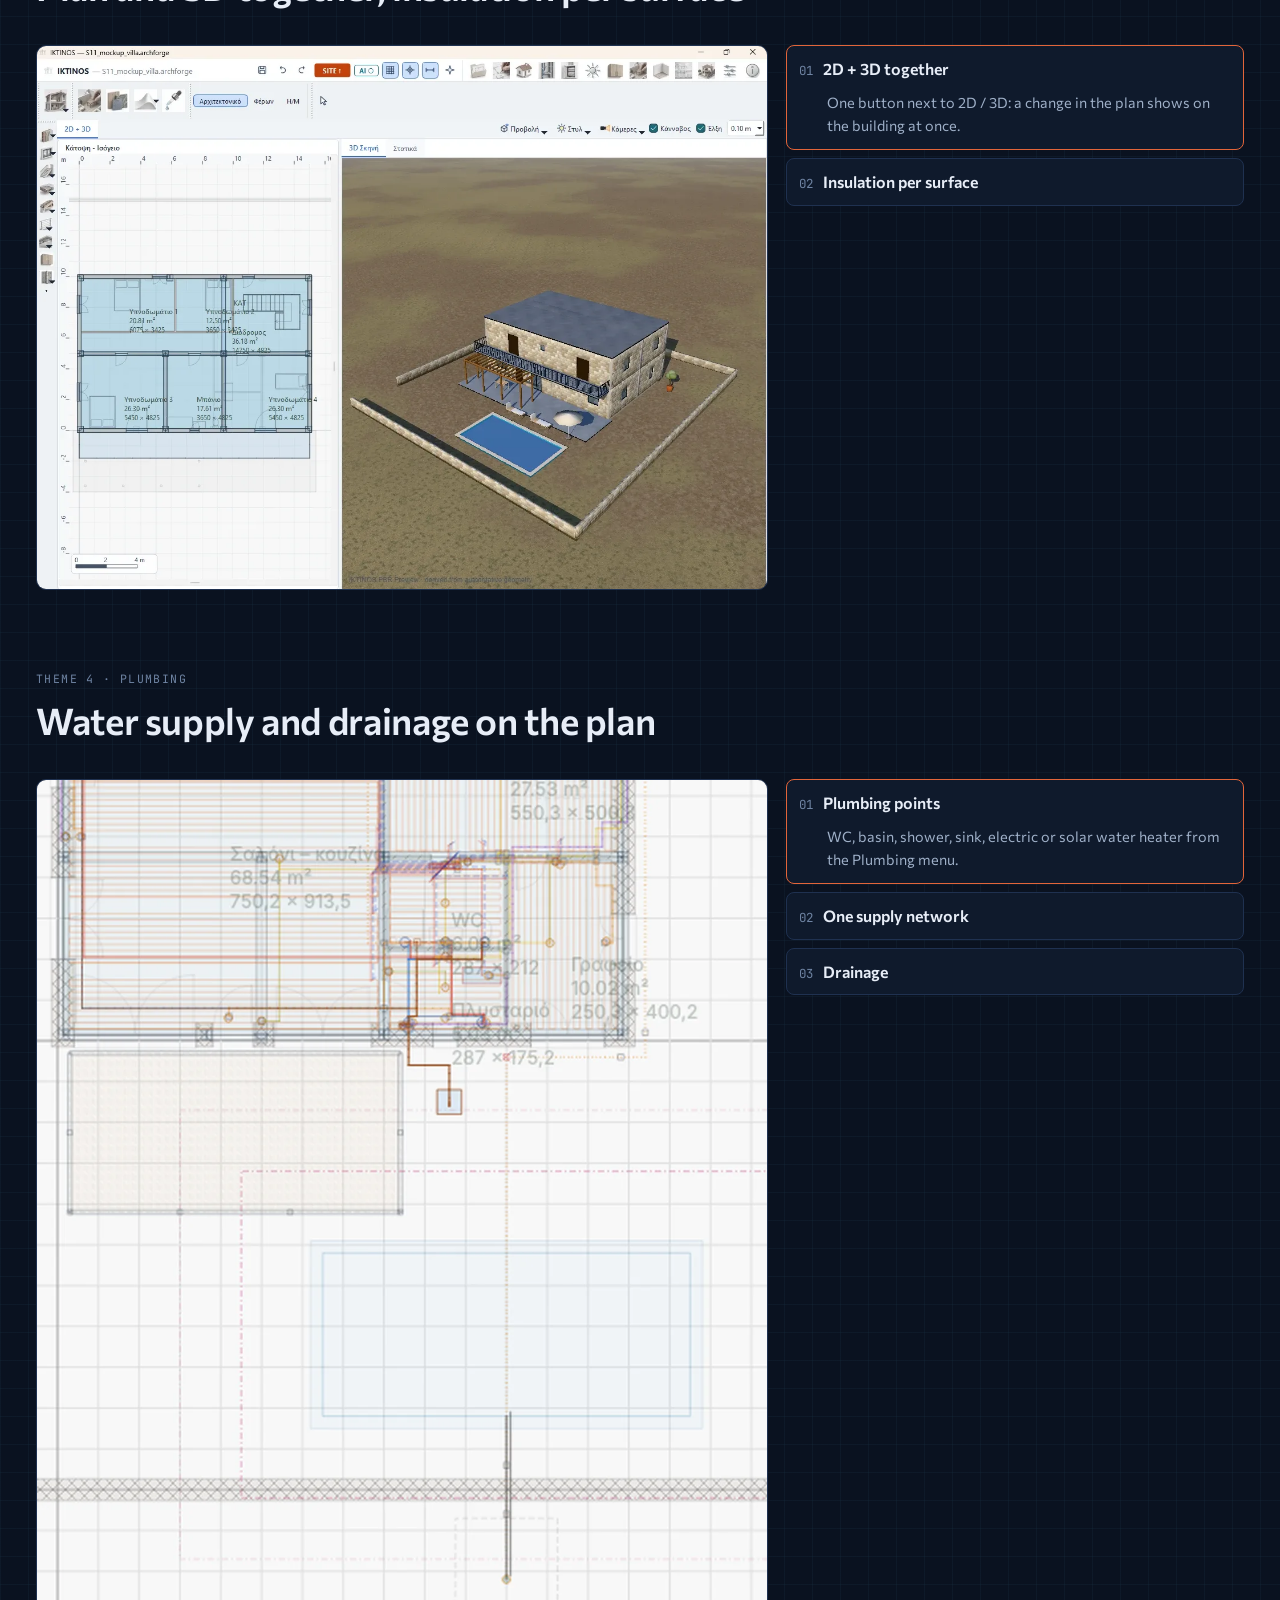
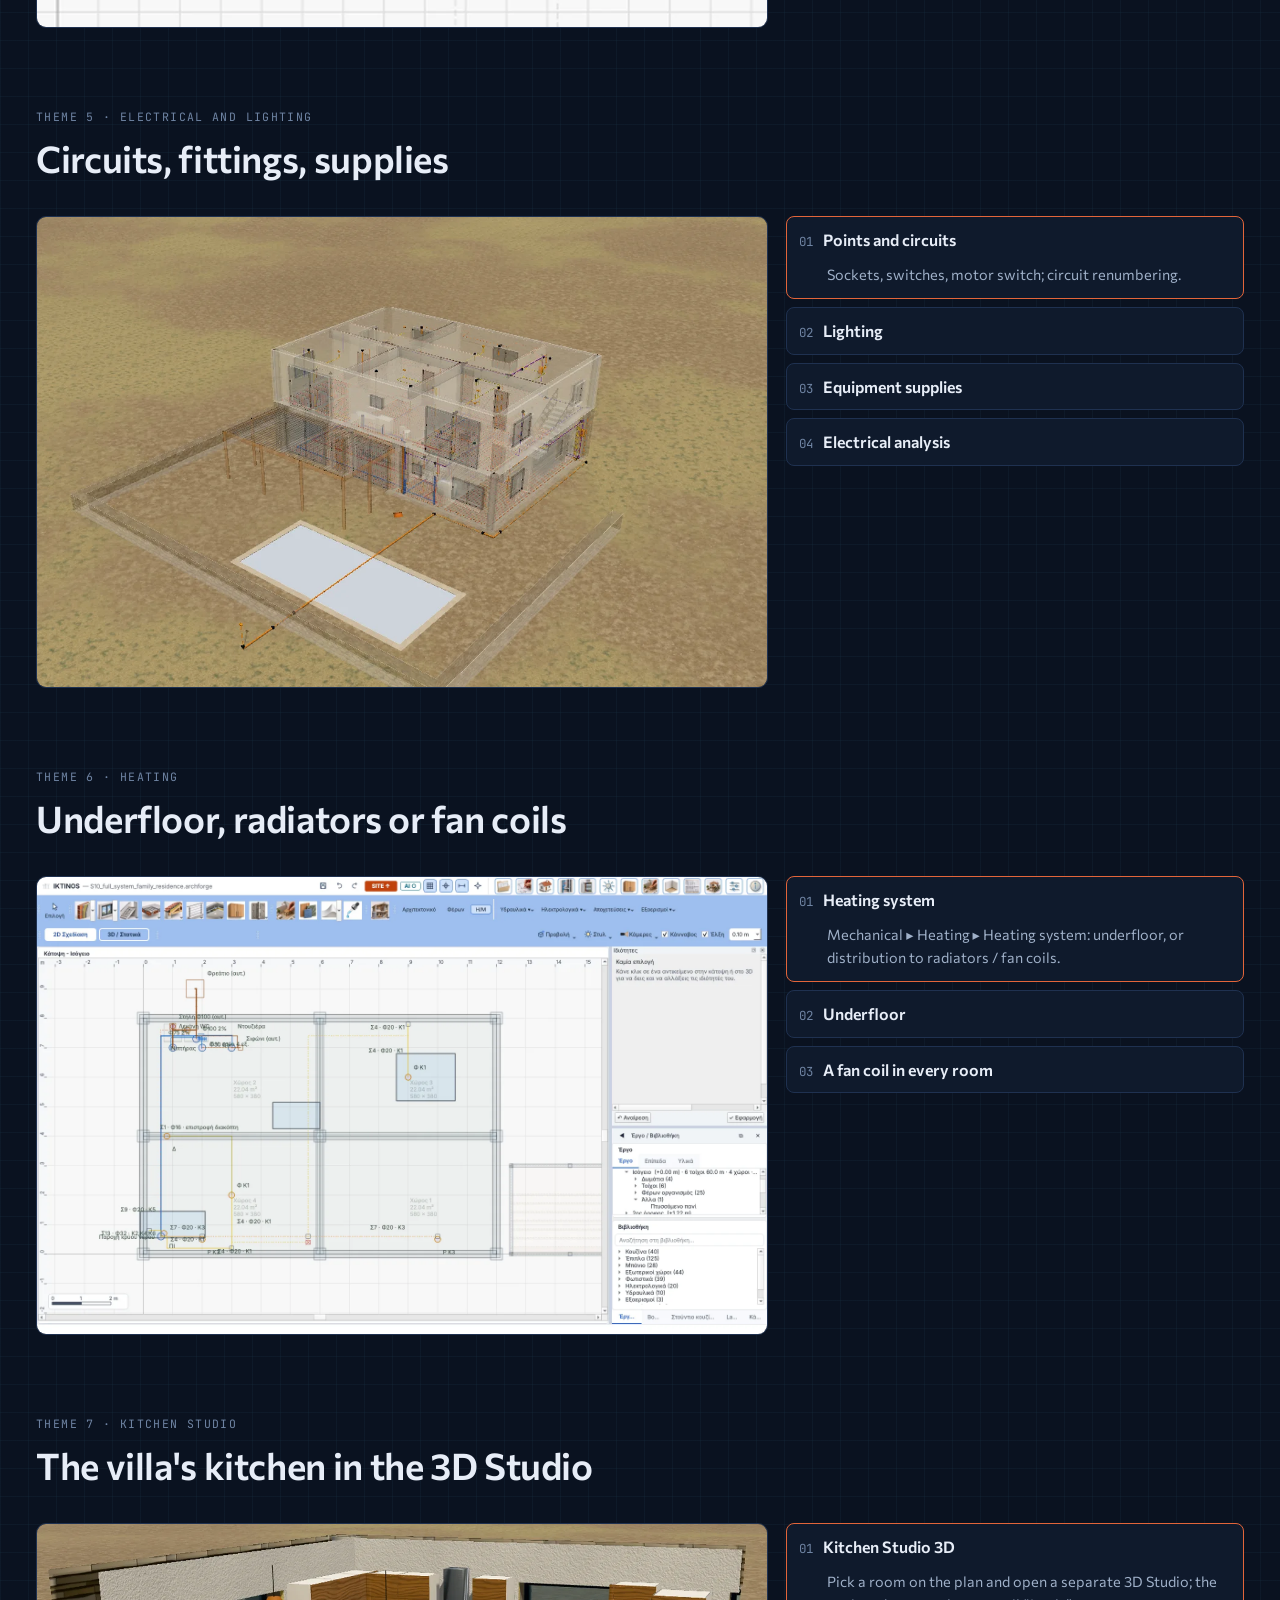
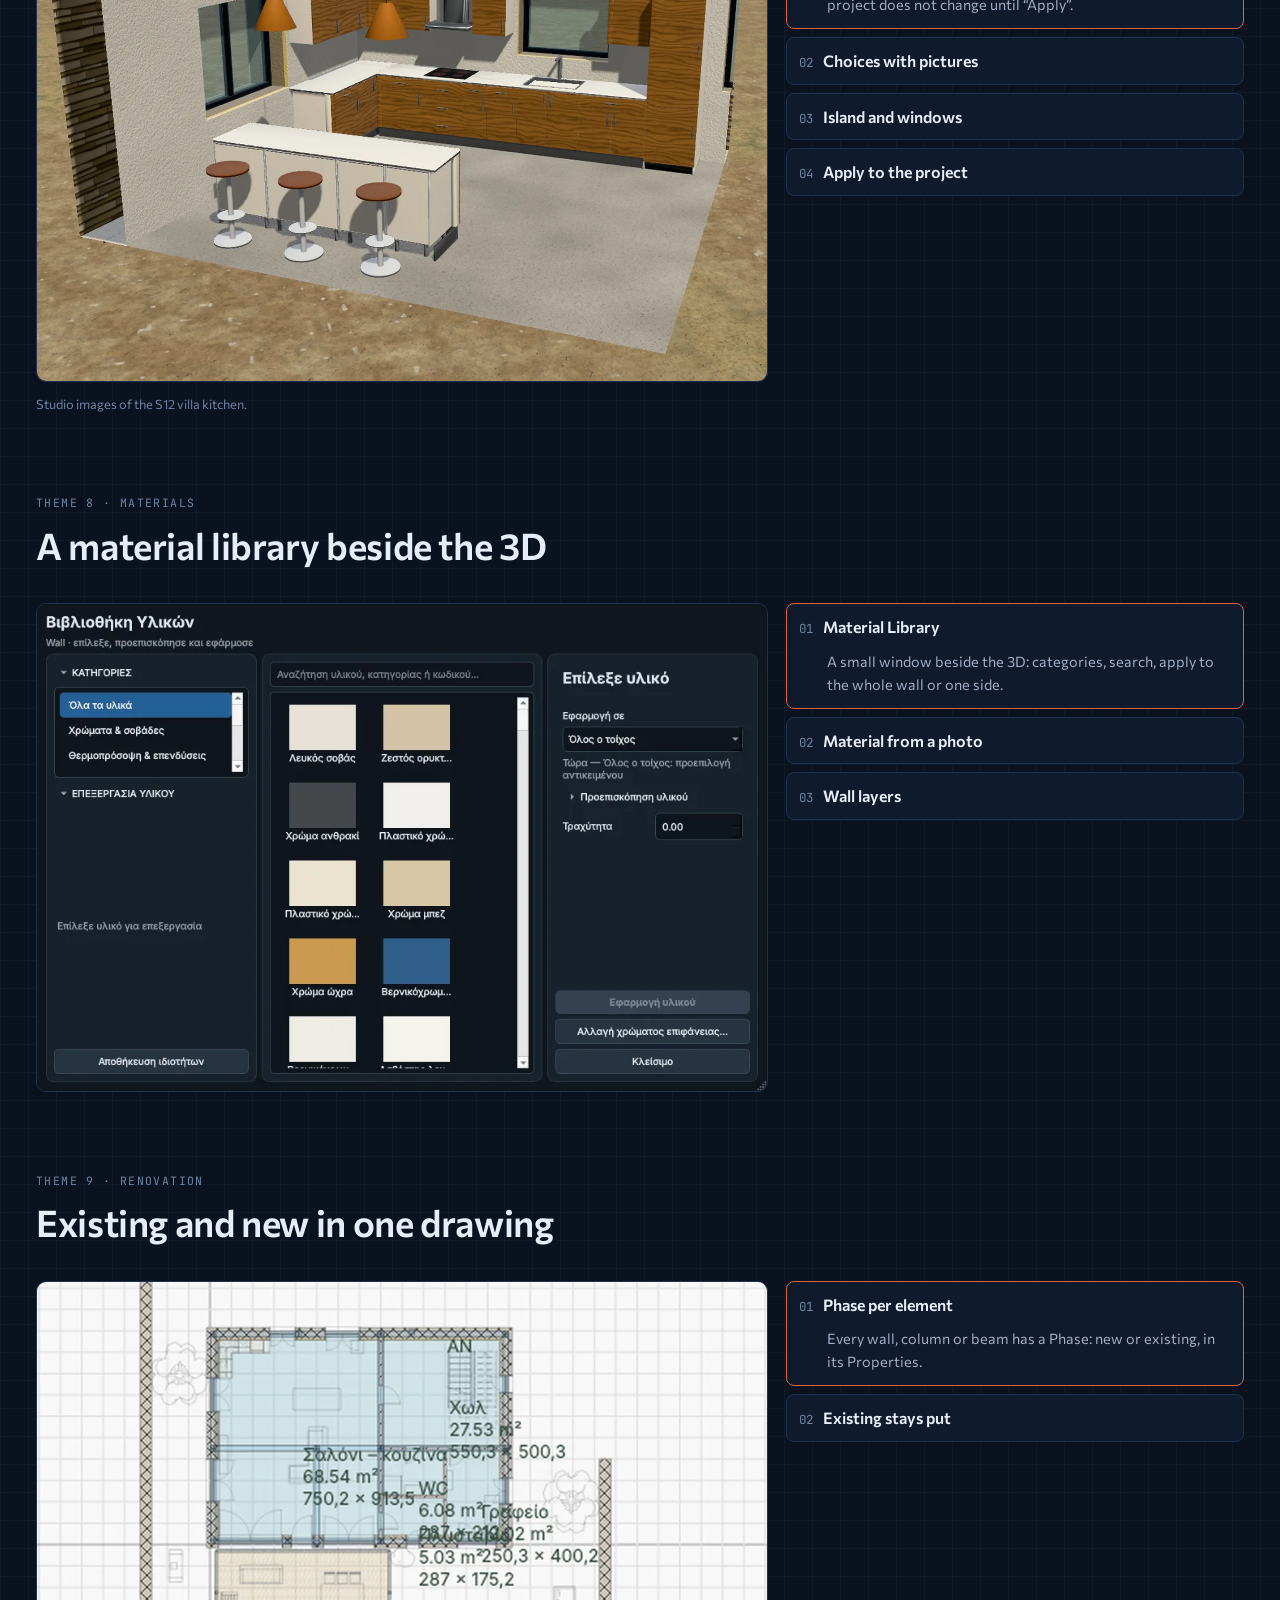
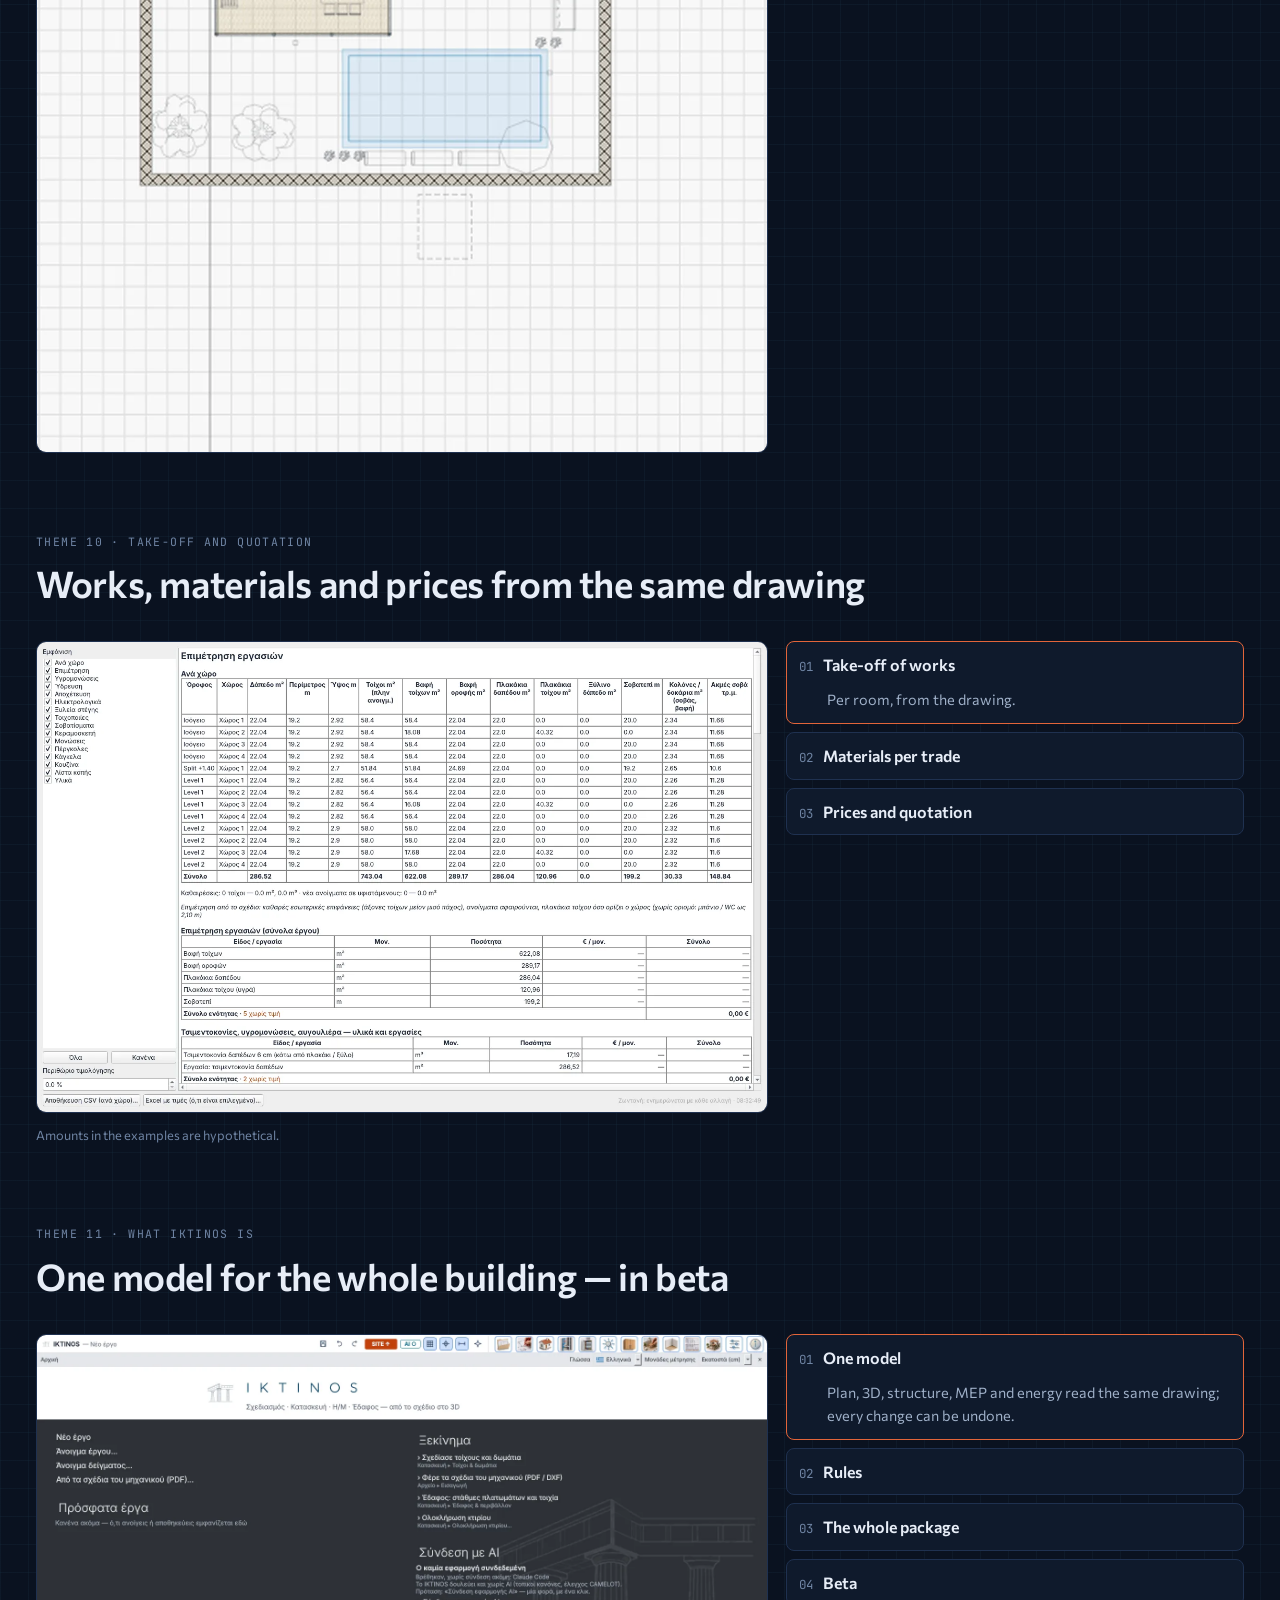
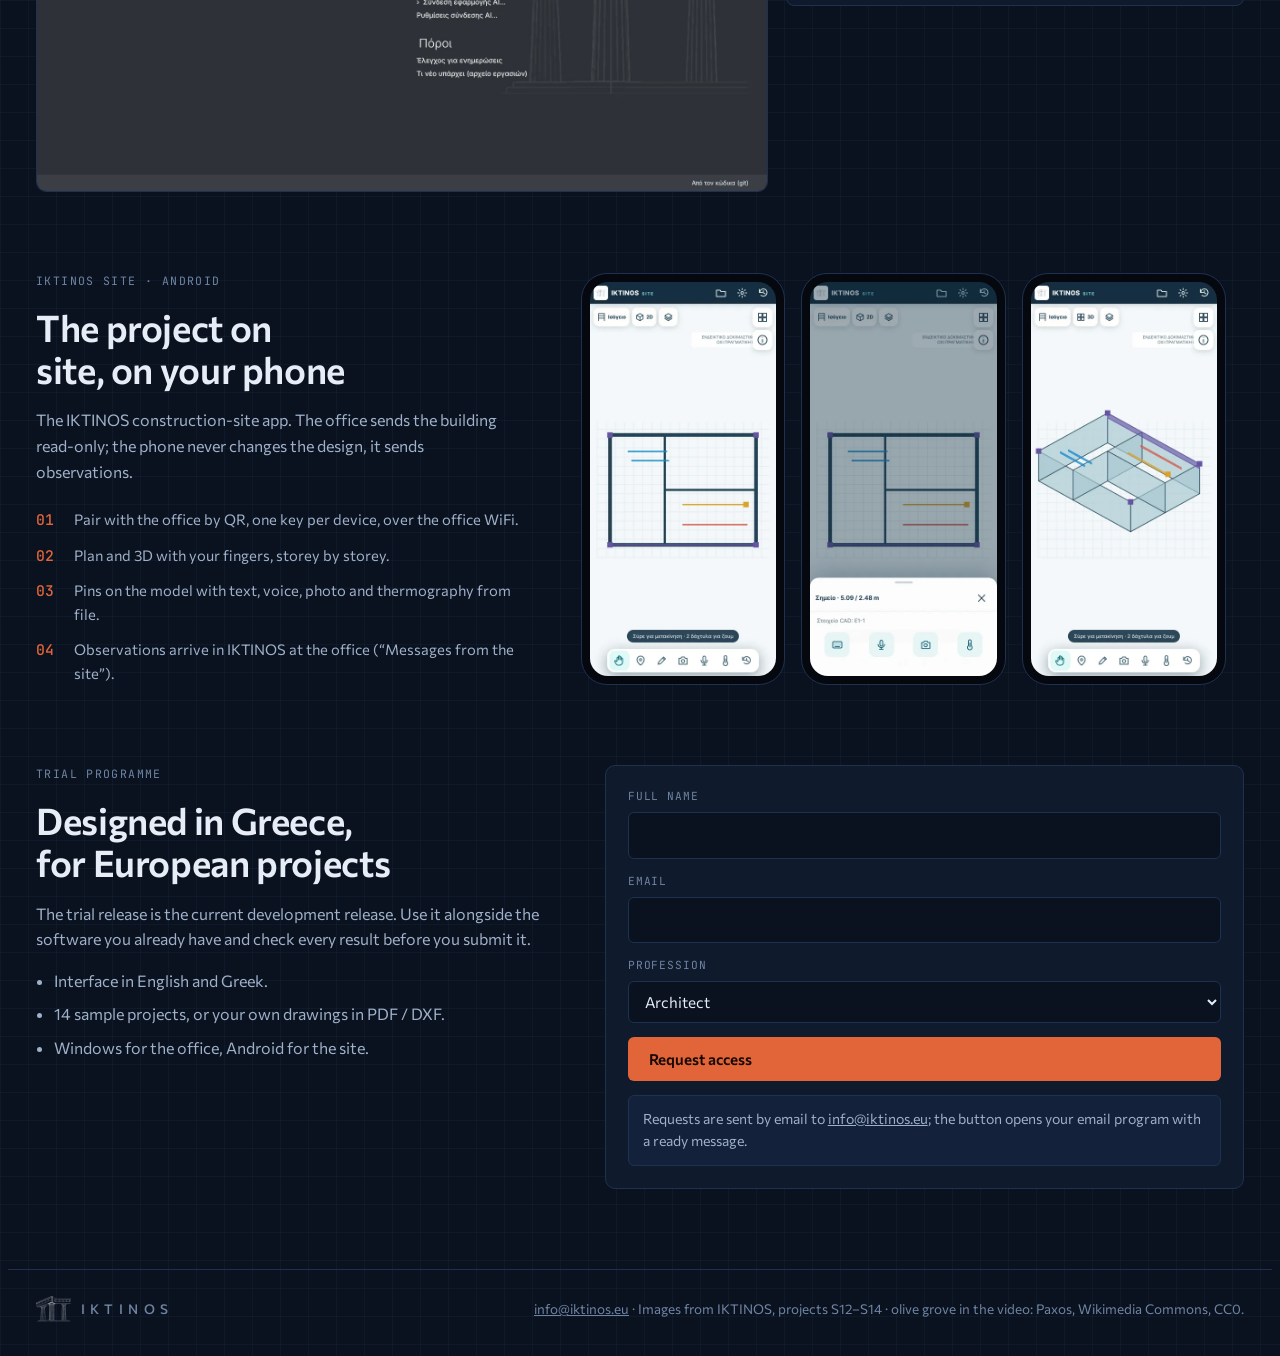
==== commit dd927fae: "11 θέματα με πάνελ εργασιών, beta στο τέλος, ΕΛ / EN Πηγή: ArchForge- docs/brand/website (commit 7e5" ====
--- a/en/index.html
+++ b/en/index.html
@@ -140,6 +140,88 @@
     </div>
   </section>
 
+  <section id="ydravlika" class="theme" style="padding-top:0" data-imgs='["../img/villa_plan_mep.webp"]'>
+    <div class="wrap">
+      <div class="head"><span class="label">Theme 4 · Plumbing</span><h2>Water supply and drainage on the plan</h2></div>
+      <div class="theme-grid">
+        <div class="theme-media"><img src="../img/villa_plan_mep.webp" alt="Villa plan with networks" loading="lazy" data-swap></div>
+        <ol class="tasks"><li><button type="button"><b>Plumbing points</b></button><p>WC, basin, shower, sink, electric or solar water heater from the Plumbing menu.</p></li><li><button type="button"><b>One supply network</b></button><p>Cold and hot water are routed together by the program, per storey.</p></li><li><button type="button"><b>Drainage</b></button><p>Vertical stack, floor drain; pipes fall towards the stack.</p></li></ol>
+      </div>
+    </div>
+  </section>
+
+  <section id="ilektrologika" class="theme" style="padding-top:0" data-imgs='["../img/villa_mep.webp"]'>
+    <div class="wrap">
+      <div class="head"><span class="label">Theme 5 · Electrical and lighting</span><h2>Circuits, fittings, supplies</h2></div>
+      <div class="theme-grid">
+        <div class="theme-media"><img src="../img/villa_mep.webp" alt="Villa electrical" loading="lazy" data-swap></div>
+        <ol class="tasks"><li><button type="button"><b>Points and circuits</b></button><p>Sockets, switches, motor switch; circuit renumbering.</p></li><li><button type="button"><b>Lighting</b></button><p>Ceiling light, recessed, wall light, wall washer, hidden LED strip.</p></li><li><button type="button"><b>Equipment supplies</b></button><p>Boiler / heat pump, pool.</p></li><li><button type="button"><b>Electrical analysis</b></button><p>Drawing and cost from the Electrical menu.</p></li></ol>
+      </div>
+    </div>
+  </section>
+
+  <section id="thermansi" class="theme" style="padding-top:0" data-imgs='["../img/05_mep.webp"]'>
+    <div class="wrap">
+      <div class="head"><span class="label">Theme 6 · Heating</span><h2>Underfloor, radiators or fan coils</h2></div>
+      <div class="theme-grid">
+        <div class="theme-media"><img src="../img/05_mep.webp" alt="Heating networks" loading="lazy" data-swap></div>
+        <ol class="tasks"><li><button type="button"><b>Heating system</b></button><p>Mechanical ▸ Heating ▸ Heating system: underfloor, or distribution to radiators / fan coils.</p></li><li><button type="button"><b>Underfloor</b></button><p>Loop spacing, manifolds, loops per room.</p></li><li><button type="button"><b>A fan coil in every room</b></button><p>Automatic, with a two-pipe branched network.</p></li></ol>
+      </div>
+    </div>
+  </section>
+
+  <section id="stoudio" class="theme" style="padding-top:0" data-imgs='["../img/studio_kouzina_1.webp", "../img/studio_kouzina_1.webp", "../img/studio_kouzina_2.webp", "../img/studio_kouzina_3.webp"]'>
+    <div class="wrap">
+      <div class="head"><span class="label">Theme 7 · Kitchen Studio</span><h2>The villa's kitchen in the 3D Studio</h2></div>
+      <div class="theme-grid">
+        <div class="theme-media"><img src="../img/studio_kouzina_1.webp" alt="The villa kitchen from the Studio" loading="lazy" data-swap></div>
+        <ol class="tasks"><li><button type="button"><b>Kitchen Studio 3D</b></button><p>Pick a room on the plan and open a separate 3D Studio; the project does not change until “Apply”.</p></li><li><button type="button"><b>Choices with pictures</b></button><p>Fronts, colours, worktop, mechanisms, tiles, tile height.</p></li><li><button type="button"><b>Island and windows</b></button><p>The kitchen follows the room's windows; an island with stools.</p></li><li><button type="button"><b>Apply to the project</b></button><p>The whole kitchen goes in with one undo.</p></li></ol>
+      </div>
+      <p class="fine">Studio images of the S12 villa kitchen.</p>
+    </div>
+  </section>
+
+  <section id="ylika" class="theme" style="padding-top:0" data-imgs='["../img/ylika_vivliothiki.webp"]'>
+    <div class="wrap">
+      <div class="head"><span class="label">Theme 8 · Materials</span><h2>A material library beside the 3D</h2></div>
+      <div class="theme-grid">
+        <div class="theme-media"><img src="../img/ylika_vivliothiki.webp" alt="Material Library" loading="lazy" data-swap></div>
+        <ol class="tasks"><li><button type="button"><b>Material Library</b></button><p>A small window beside the 3D: categories, search, apply to the whole wall or one side.</p></li><li><button type="button"><b>Material from a photo</b></button><p>Edit material ▸ “Image…” with real width and height; the material travels inside the project.</p></li><li><button type="button"><b>Wall layers</b></button><p>Material and thickness per layer, λ from TOTEE 20701-2.</p></li></ol>
+      </div>
+    </div>
+  </section>
+
+  <section id="anakainisi" class="theme" style="padding-top:0" data-imgs='["../img/villa_plan.webp"]'>
+    <div class="wrap">
+      <div class="head"><span class="label">Theme 9 · Renovation</span><h2>Existing and new in one drawing</h2></div>
+      <div class="theme-grid">
+        <div class="theme-media"><img src="../img/villa_plan.webp" alt="Villa plan" loading="lazy" data-swap></div>
+        <ol class="tasks"><li><button type="button"><b>Phase per element</b></button><p>Every wall, column or beam has a Phase: new or existing, in its Properties.</p></li><li><button type="button"><b>Existing stays put</b></button><p>Existing elements are not picked for moving on the plan.</p></li></ol>
+      </div>
+    </div>
+  </section>
+
+  <section id="epimetrisi" class="theme" style="padding-top:0" data-imgs='["../img/04_takeoff.webp"]'>
+    <div class="wrap">
+      <div class="head"><span class="label">Theme 10 · Take-off and quotation</span><h2>Works, materials and prices from the same drawing</h2></div>
+      <div class="theme-grid">
+        <div class="theme-media"><img src="../img/04_takeoff.webp" alt="Take-off" loading="lazy" data-swap></div>
+        <ol class="tasks"><li><button type="button"><b>Take-off of works</b></button><p>Per room, from the drawing.</p></li><li><button type="button"><b>Materials per trade</b></button><p>For ordering and quotation.</p></li><li><button type="button"><b>Prices and quotation</b></button><p>Unit prices and total; PDF export with plans, take-off and quotation.</p></li></ol>
+      </div>
+      <p class="fine">Amounts in the examples are hypothetical.</p>
+    </div>
+  </section>
+
+  <section id="ti-einai" class="theme" style="padding-top:0" data-imgs='["../img/00_start.webp"]'>
+    <div class="wrap">
+      <div class="head"><span class="label">Theme 11 · What IKTINOS is</span><h2>One model for the whole building — in beta</h2></div>
+      <div class="theme-grid">
+        <div class="theme-media"><img src="../img/00_start.webp" alt="IKTINOS start screen" loading="lazy" data-swap></div>
+        <ol class="tasks"><li><button type="button"><b>One model</b></button><p>Plan, 3D, structure, MEP and energy read the same drawing; every change can be undone.</p></li><li><button type="button"><b>Rules</b></button><p>TOTEE 20701, KENAK, EN 1992-1-1 / EN 1998-1 (preliminary design); every value names its source.</p></li><li><button type="button"><b>The whole package</b></button><p>At a competitive price.</p></li><li><button type="button"><b>Beta</b></button><p>IKTINOS is in beta, under development. Tell us if you would like to try it — form below.</p></li></ol>
+      </div>
+    </div>
+  </section>
+
   <section id="site" style="padding-top:0">
     <div class="wrap site-grid">
       <div style="display:grid;gap:16px">
@@ -222,7 +304,7 @@
 <script>
 (function(){var SW={"statika": ["../img/oplismos_kolona_tab3.webp", "../img/oplismos_kolona_tab2.webp", "../img/oplismos_kolona_tab3.webp", "../img/oplismos_dokos_tab3.webp"], "ergolavos": ["../img/ergolavos_2d3d.webp", "../img/ergolavos_monoseis.webp"]};
 document.querySelectorAll("section.theme").forEach(function(sec){
- var v=sec.querySelector("video"),img=sec.querySelector("img[data-swap]"),items=[].slice.call(sec.querySelectorAll(".tasks li"));
+ var v=sec.querySelector("video"),img=sec.querySelector("img[data-swap]");if(sec.dataset.imgs&&!SW[sec.id])SW[sec.id]=JSON.parse(sec.dataset.imgs);var _x=0,items=[].slice.call(sec.querySelectorAll(".tasks li"));
  function open(li){items.forEach(function(x){x.classList.toggle("on",x===li)});}
  items.forEach(function(li,k){var b=li.querySelector("button");b.addEventListener("click",function(){open(li);
   if(v&&b.dataset.t!==undefined){v.currentTime=+b.dataset.t;v.play();}
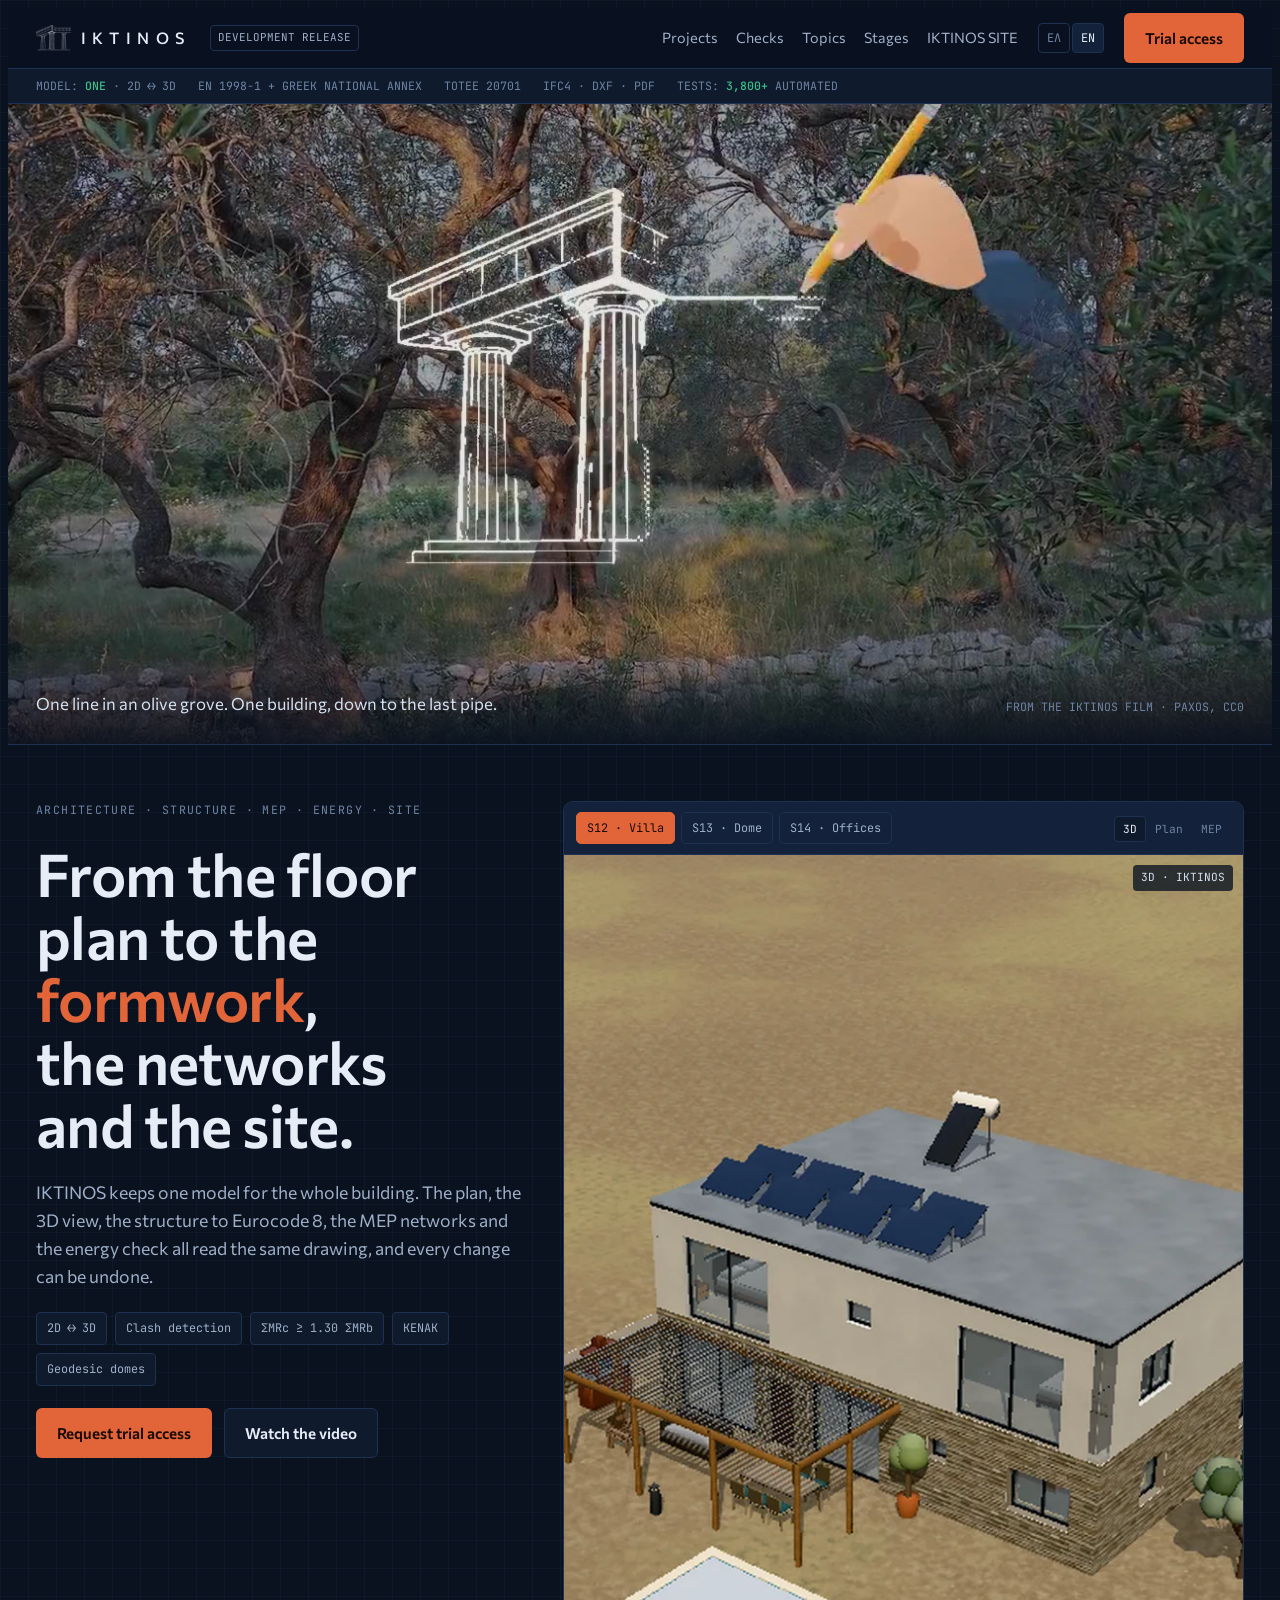
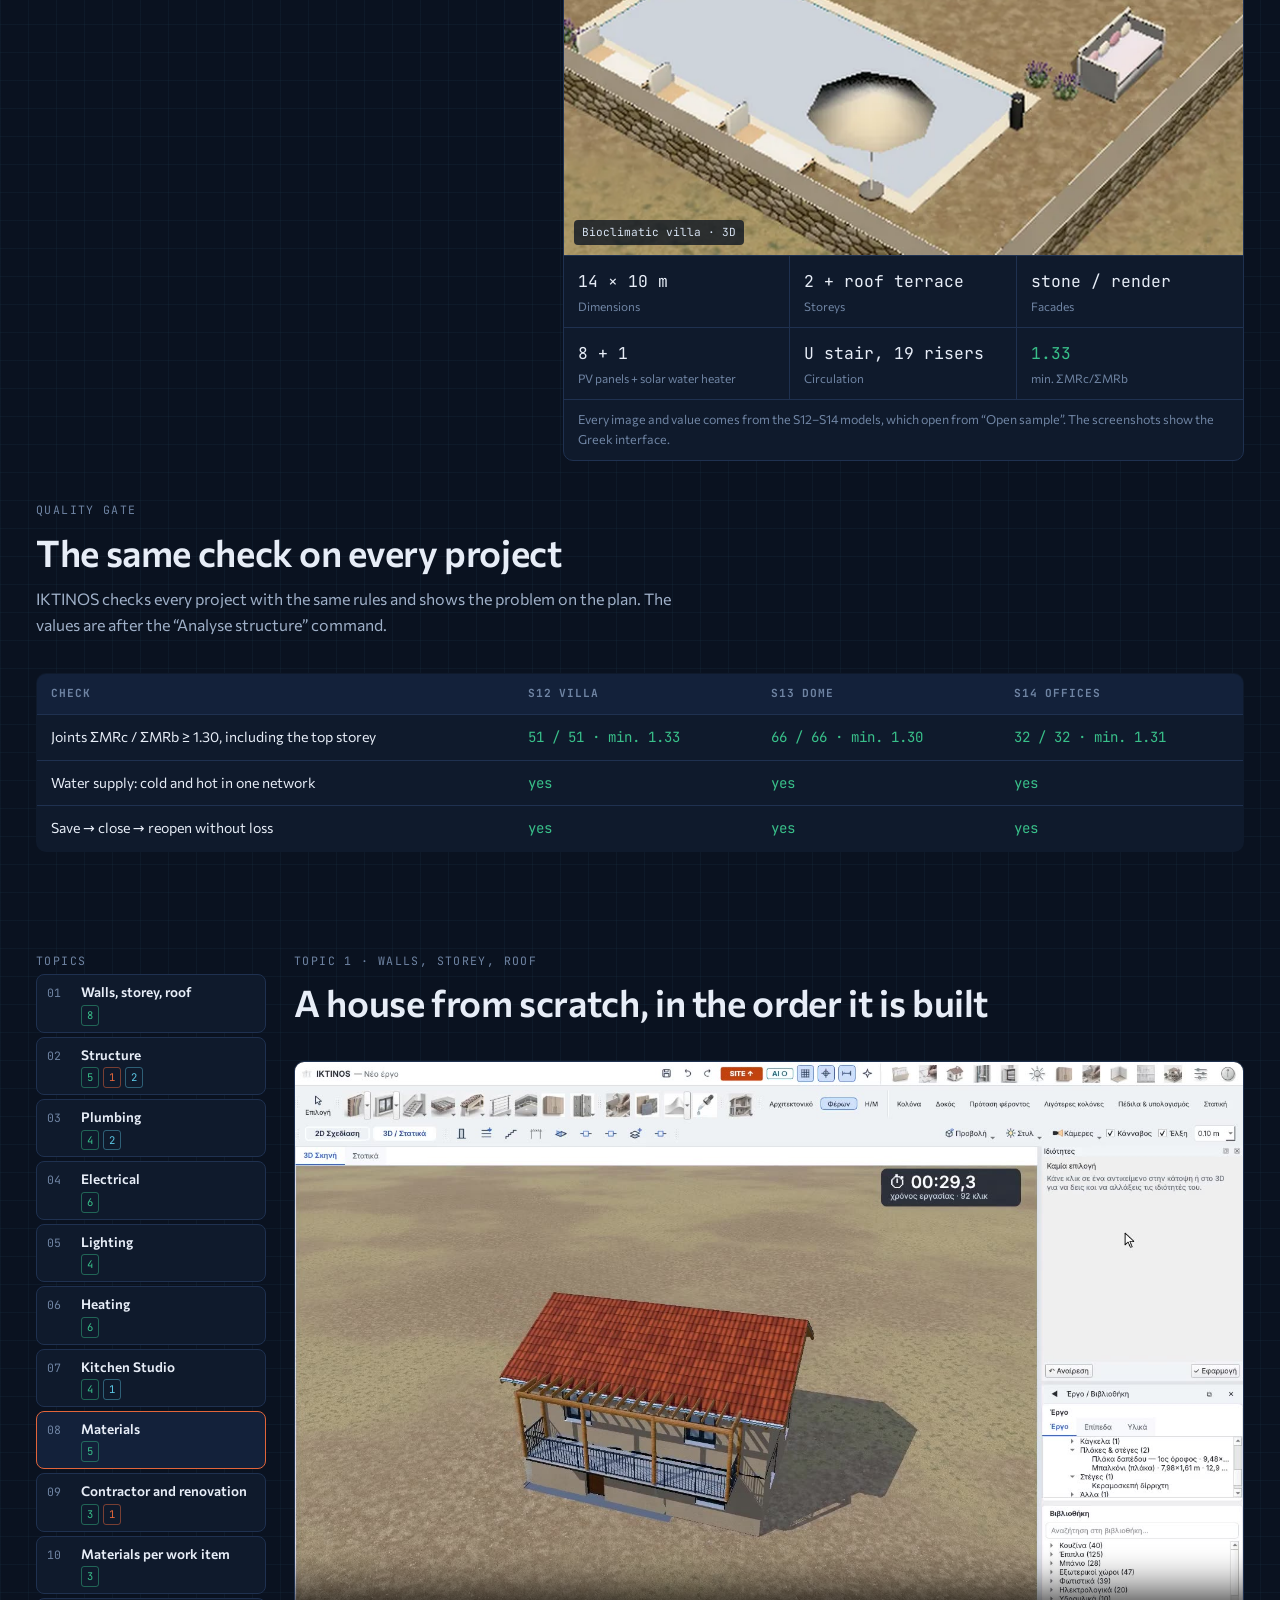
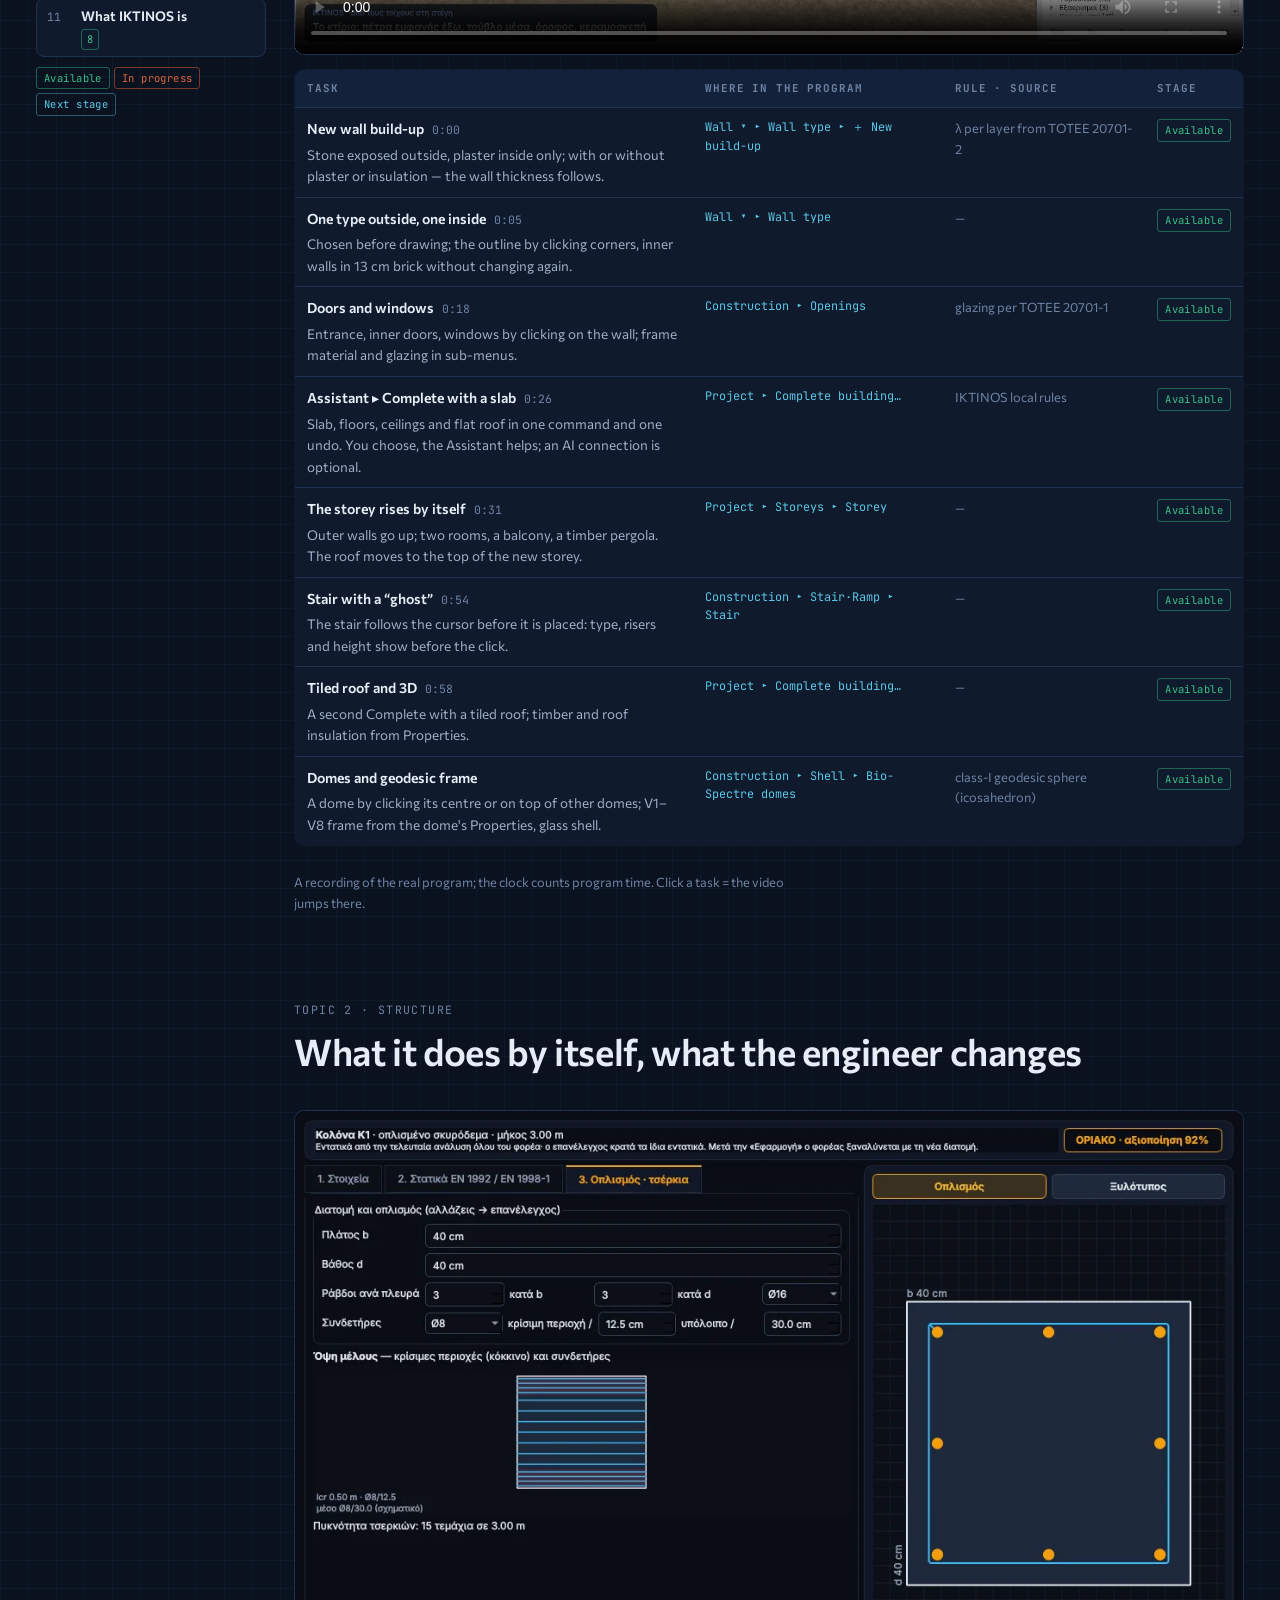
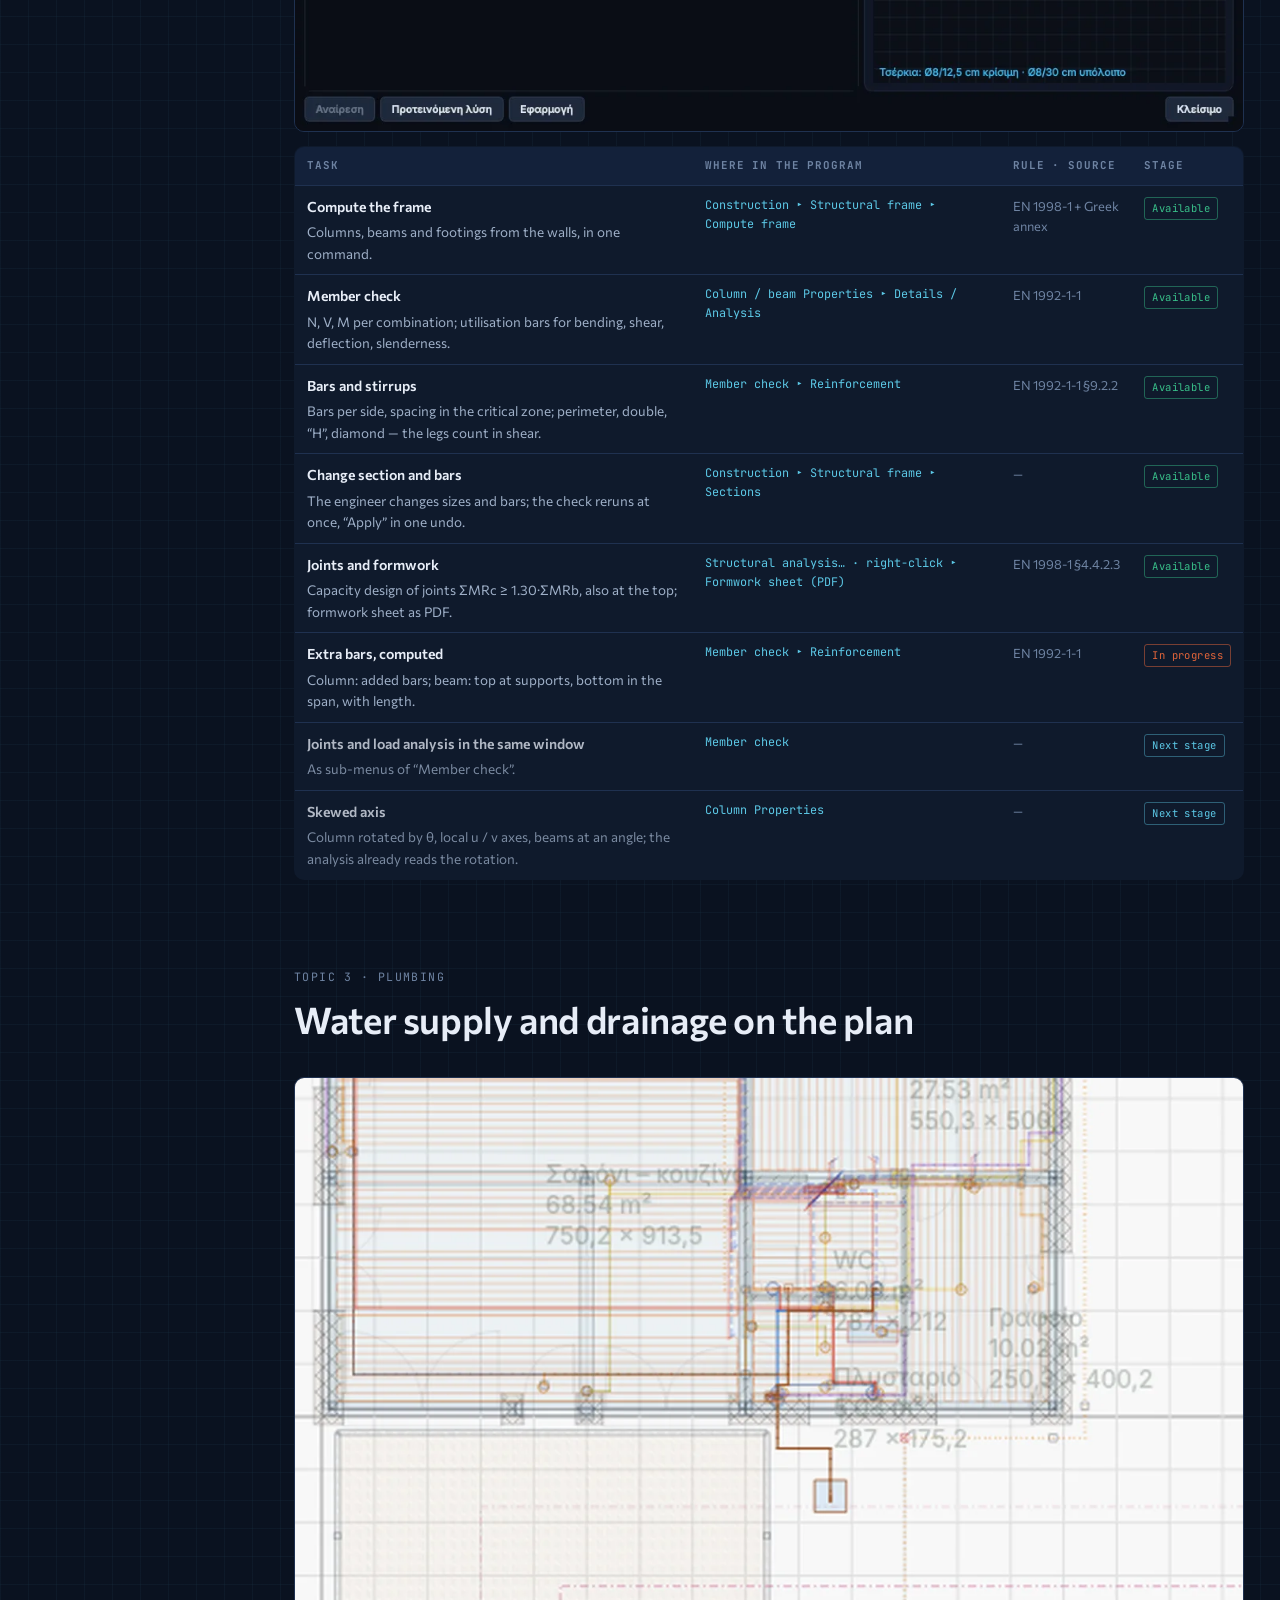
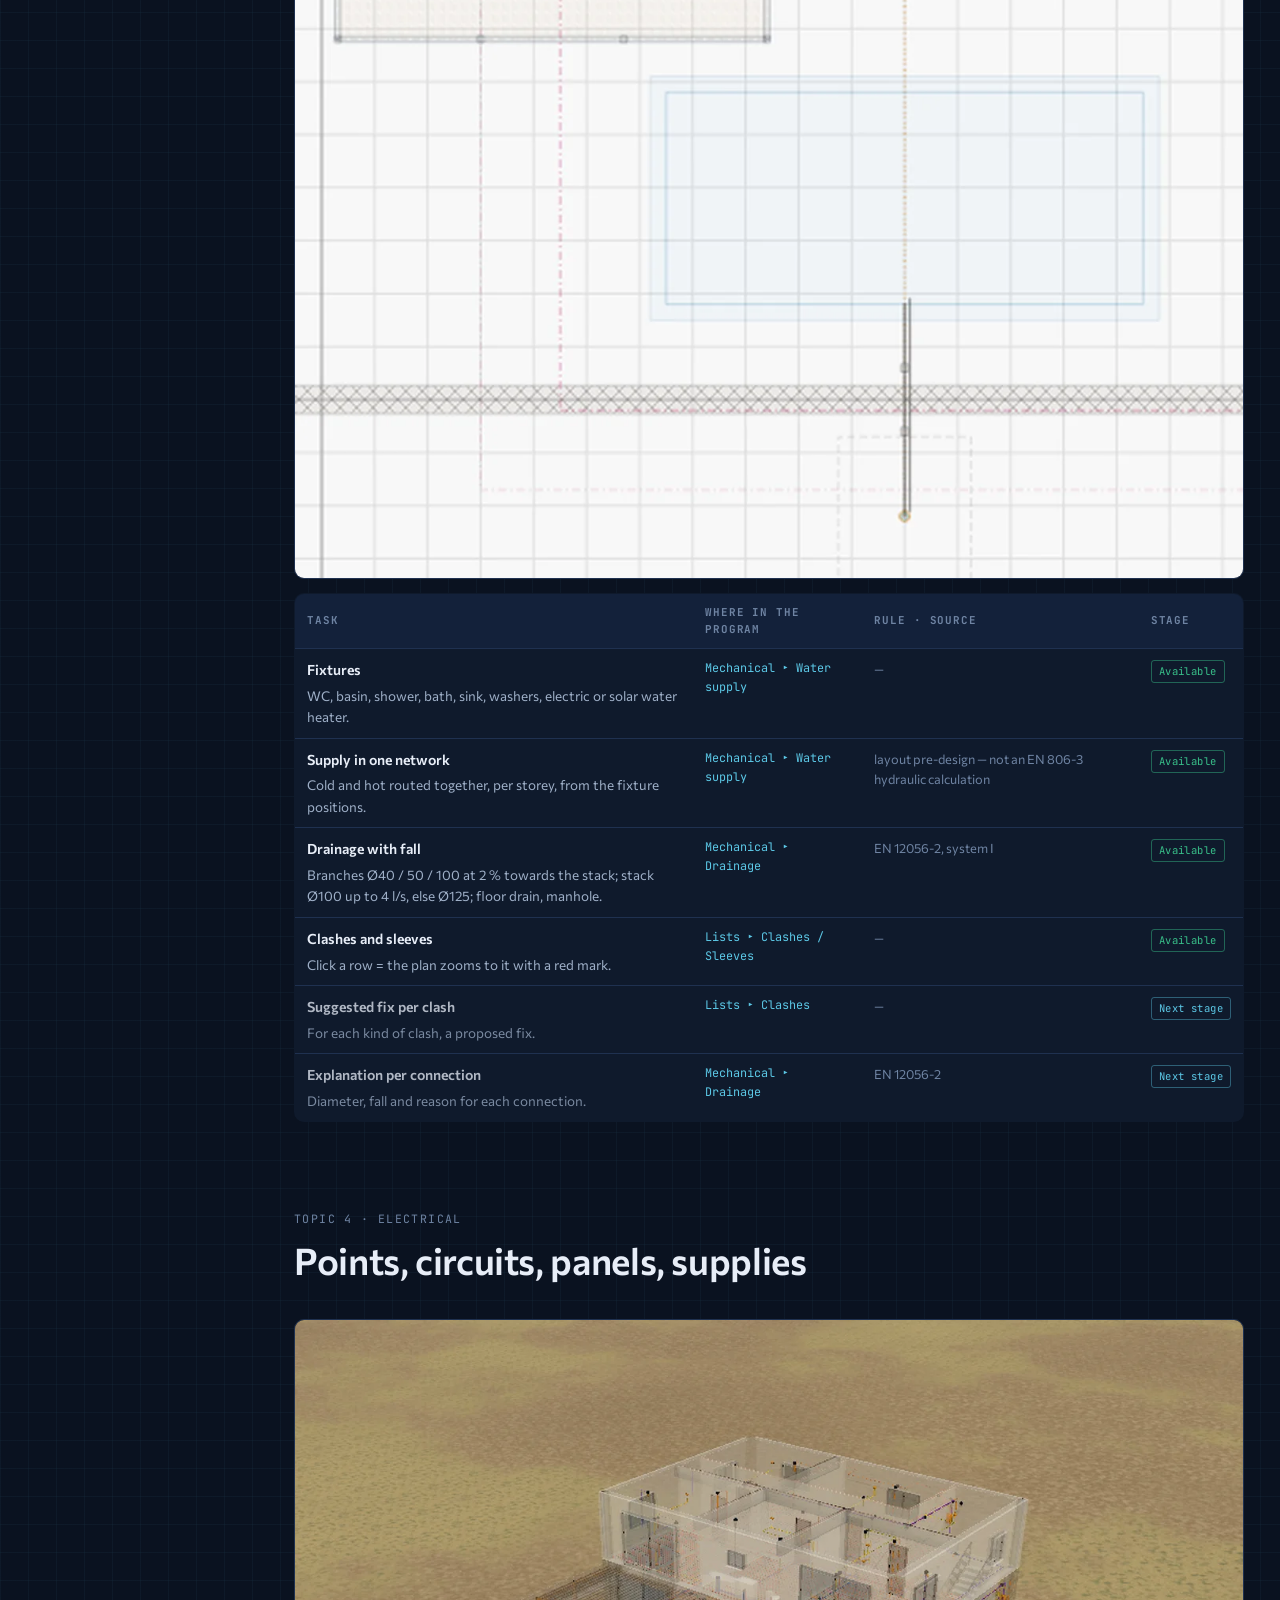
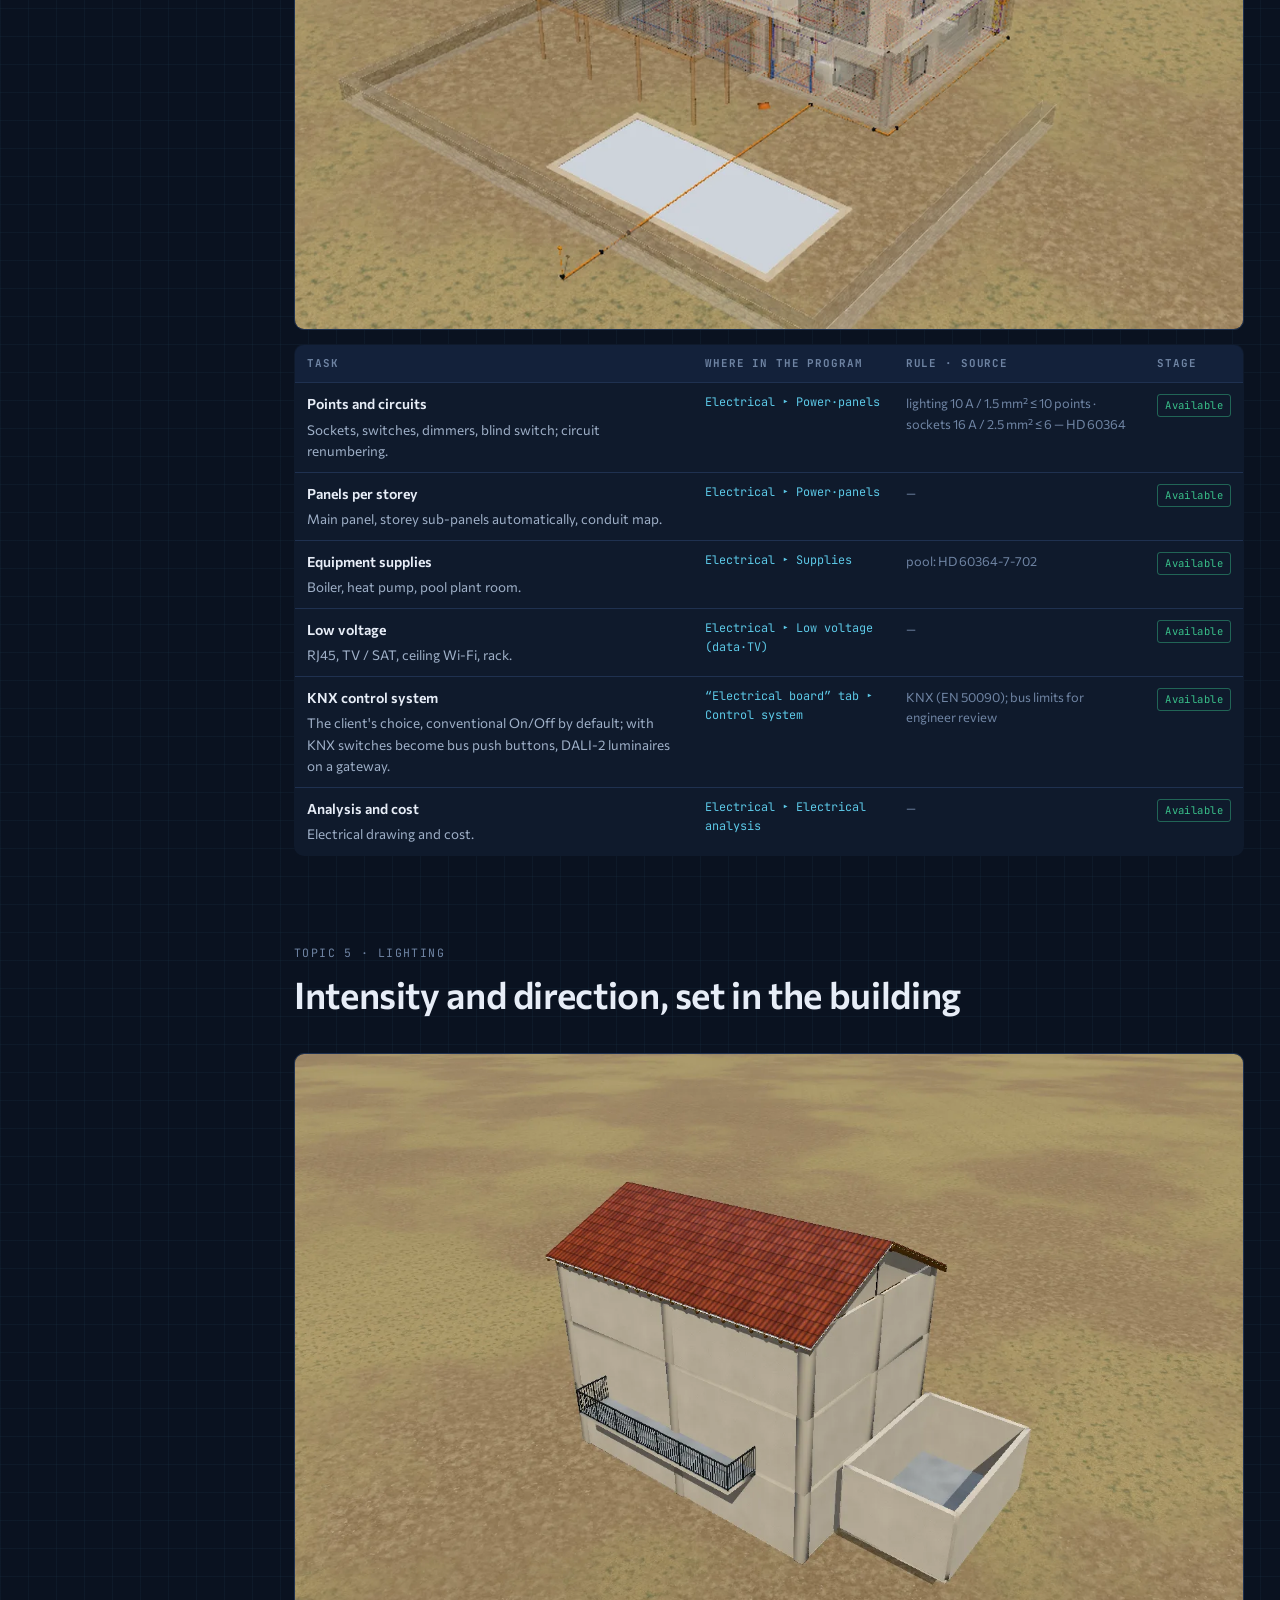
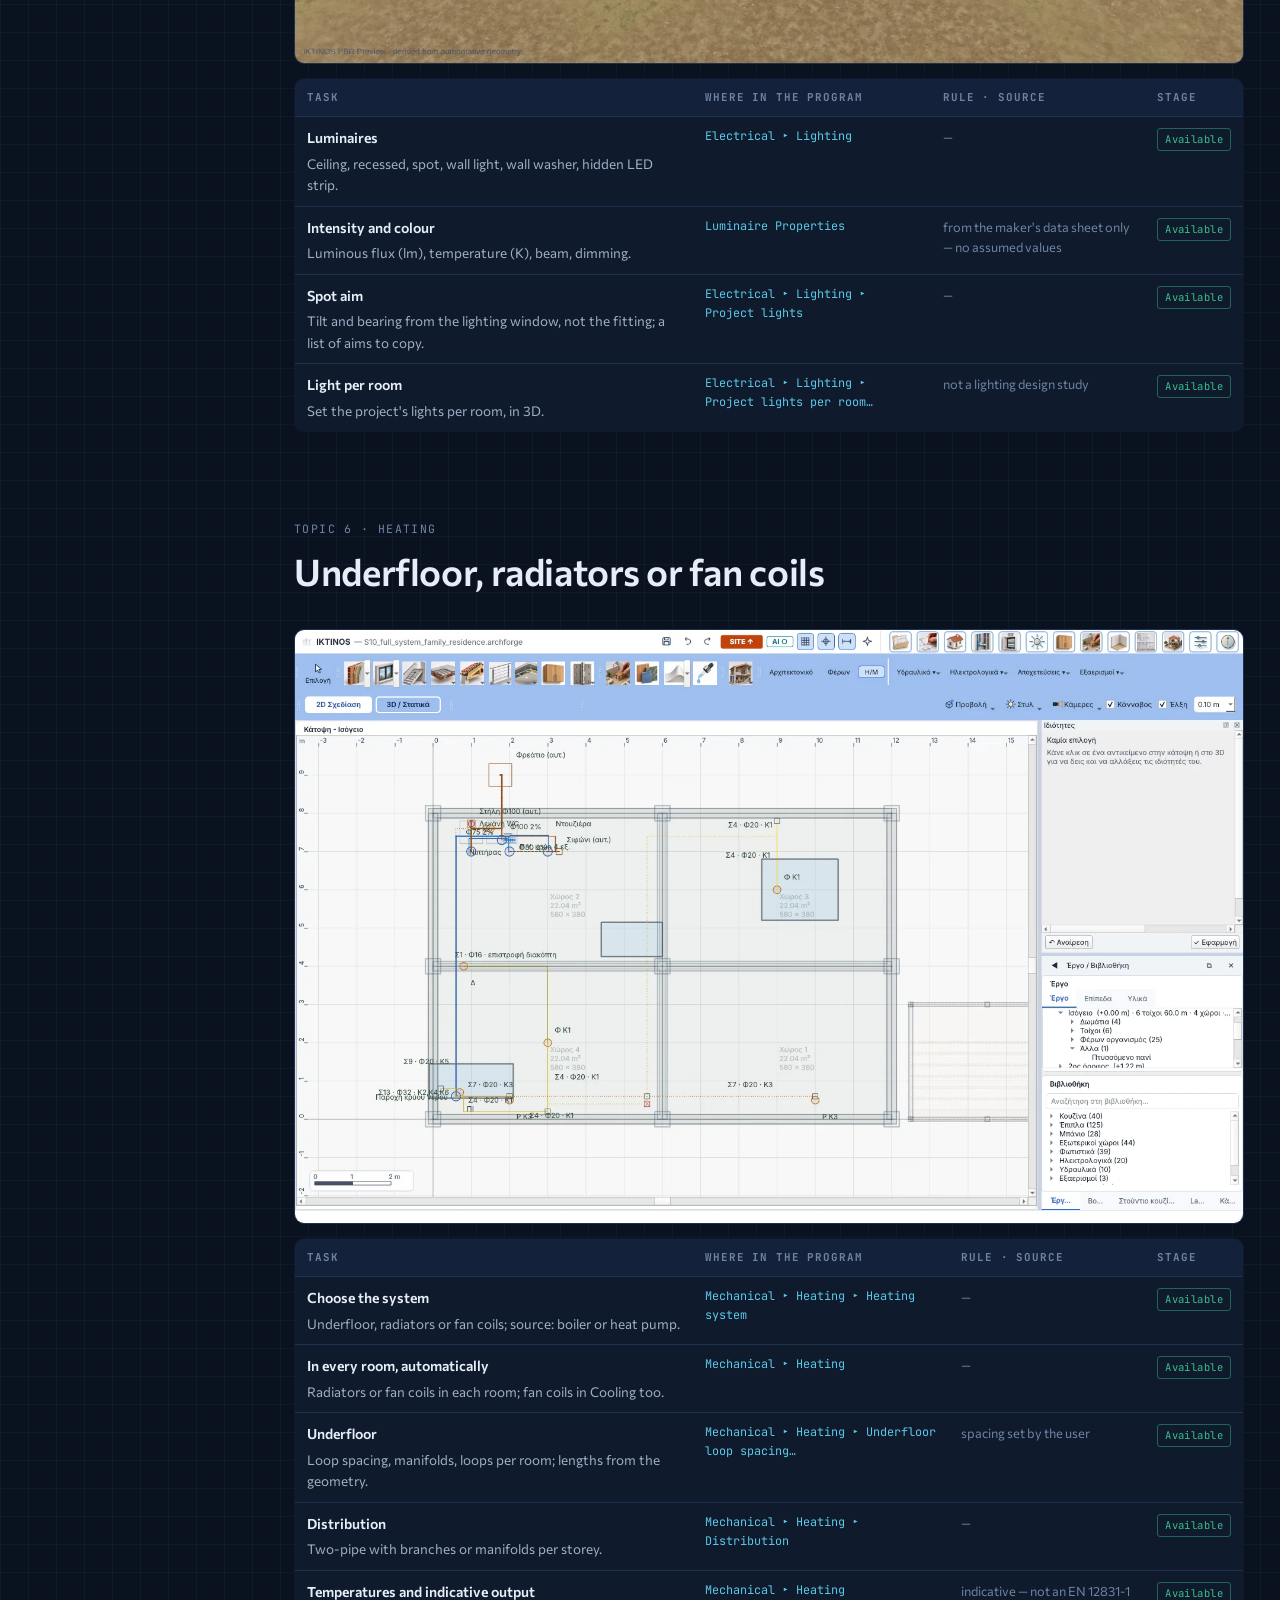
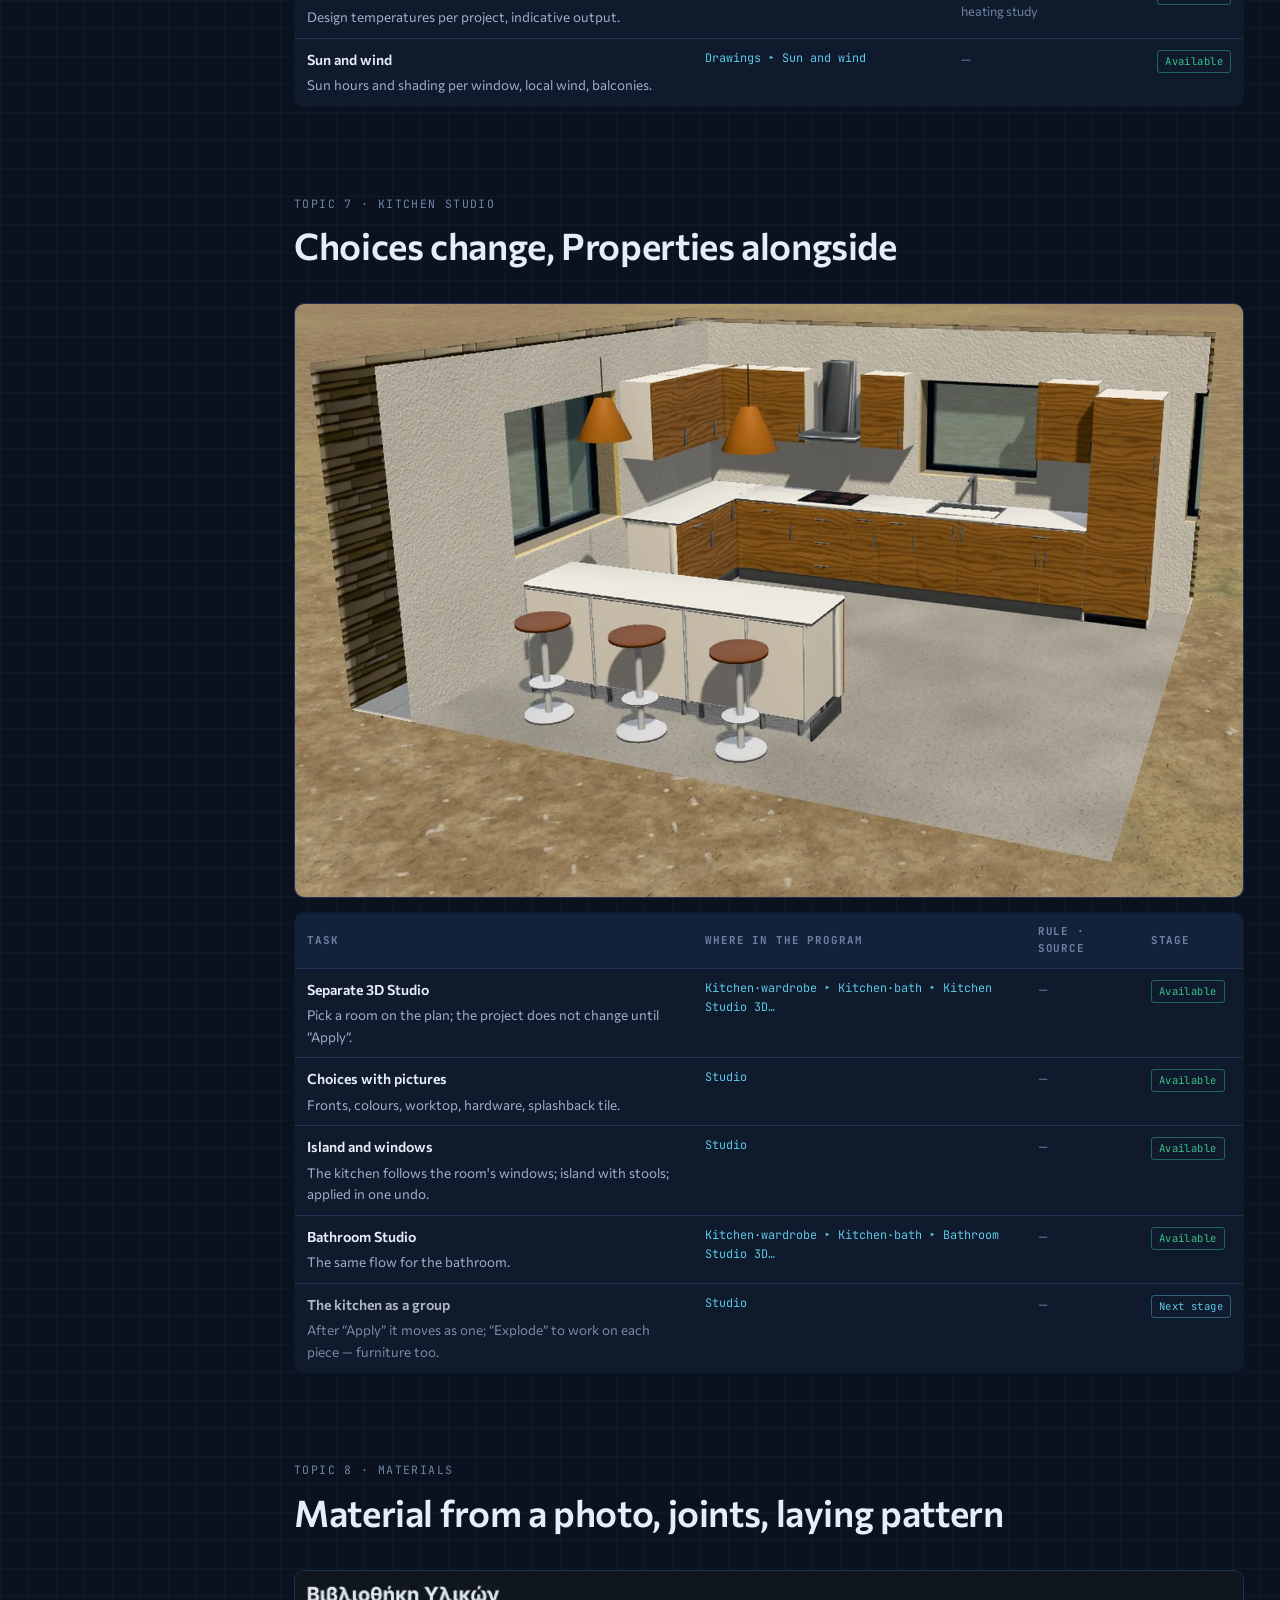
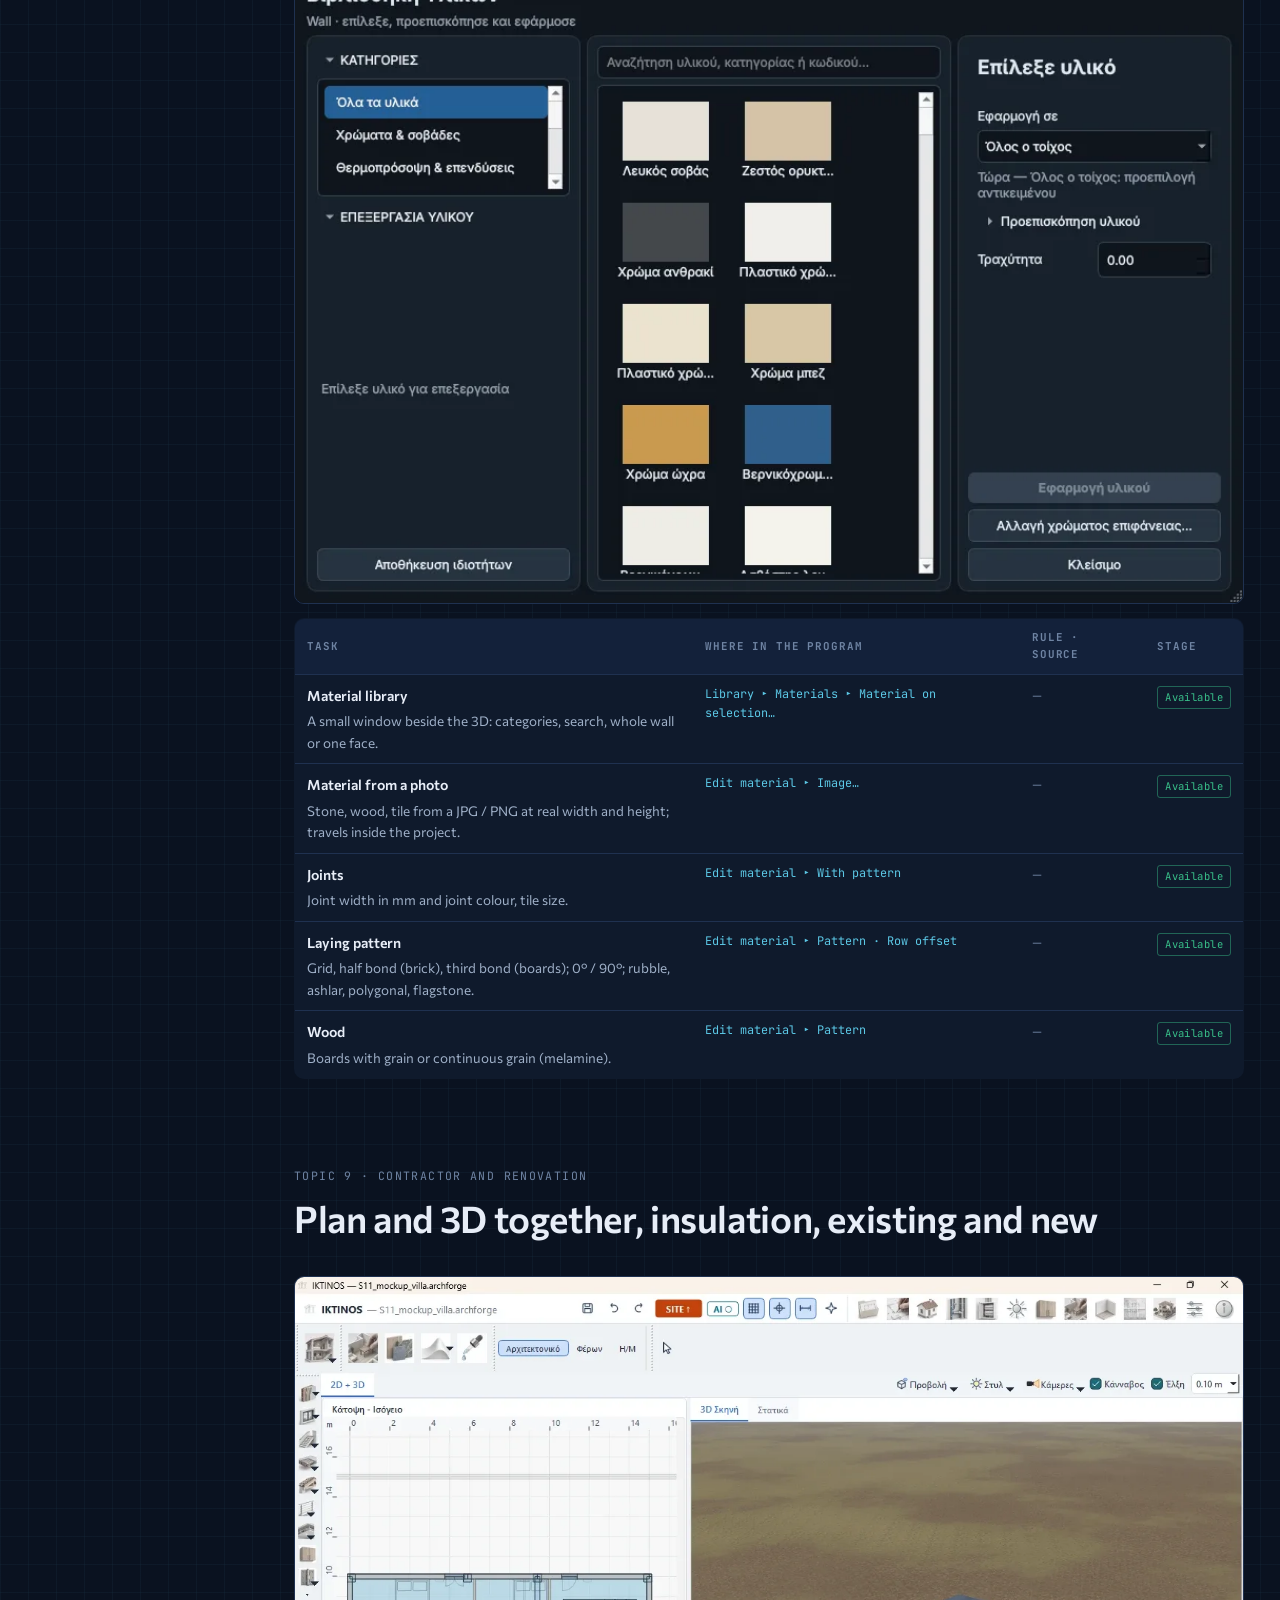
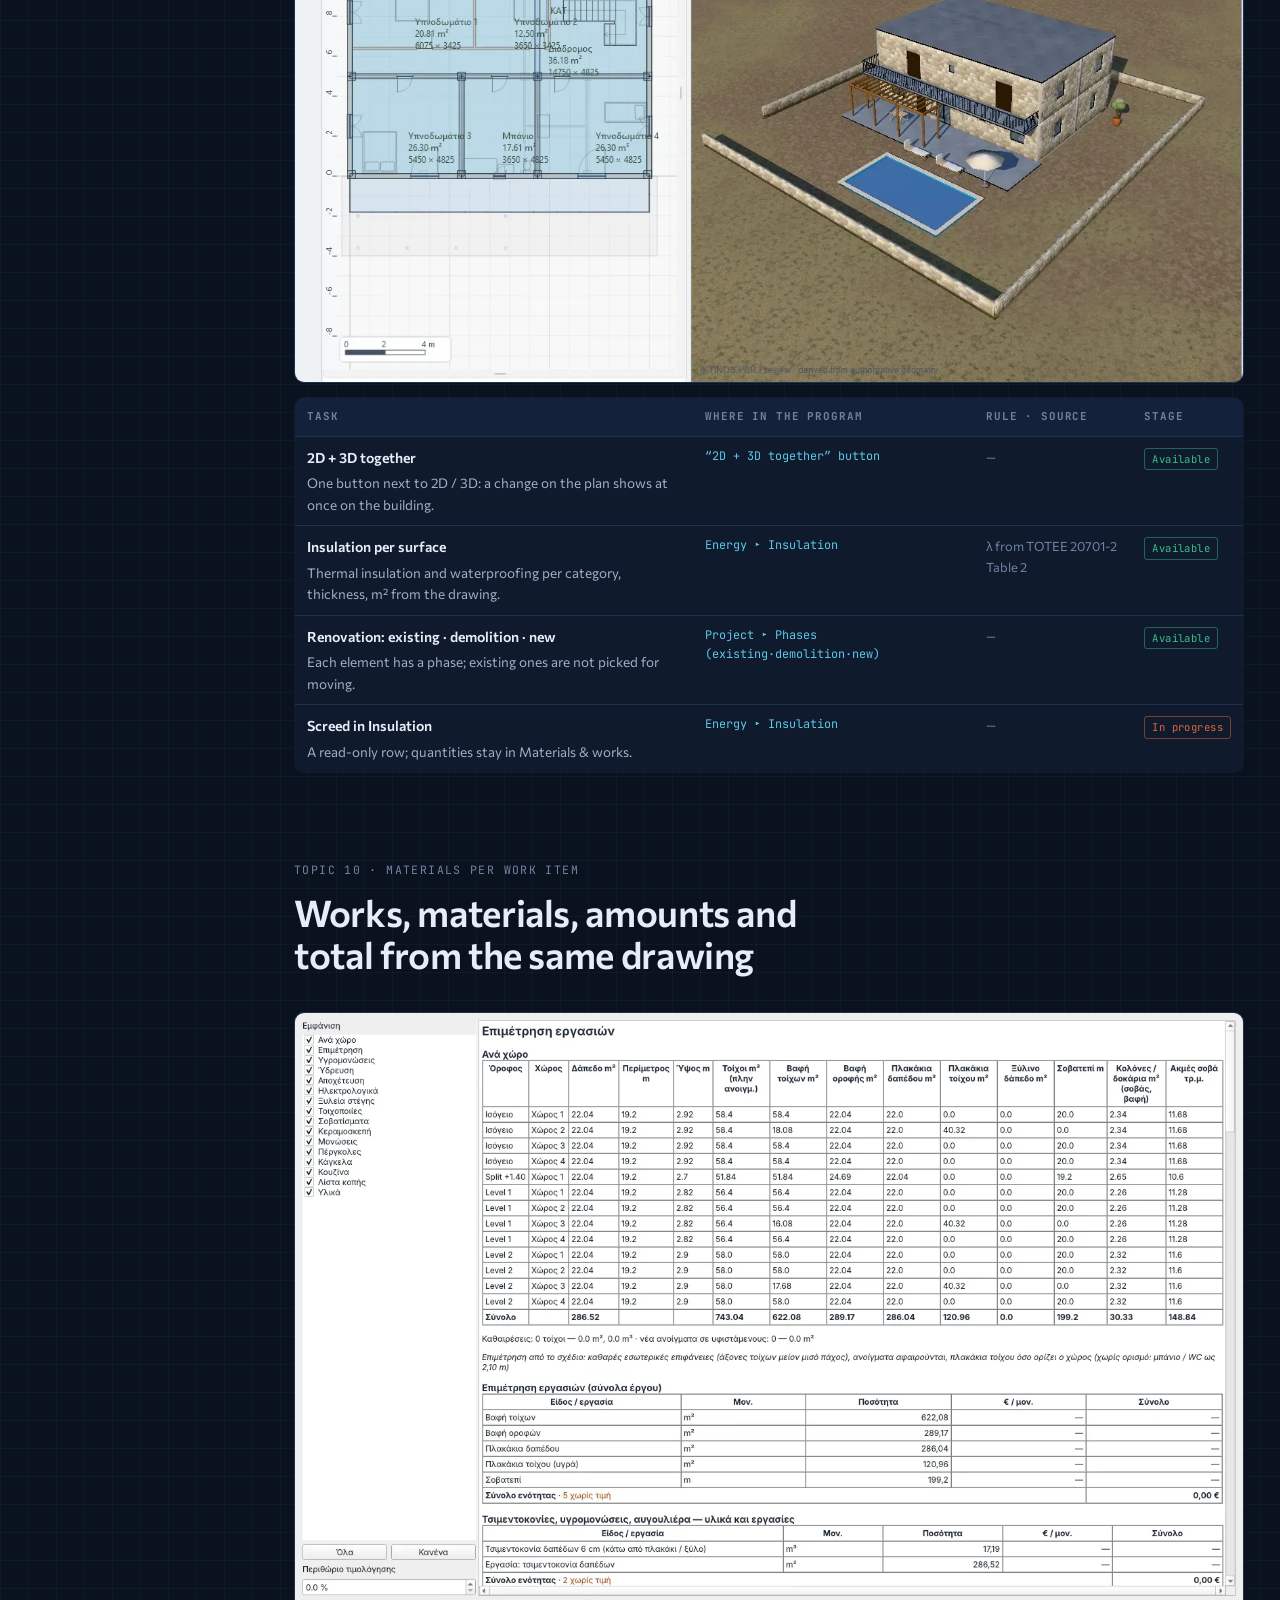
==== commit 0741d7a6: "Θέματα με καρτέλες στο πλάι, πίνακας ανά θέμα, Σταδιακή ανάπτυξη· θόλοι, KNX, ηλιασμός, IFC / DXF μέ" ====
--- a/en/index.html
+++ b/en/index.html
@@ -28,7 +28,7 @@
   <div class="wrap">
     <a class="brand" href="#top"><img src="../img/mark.png" alt=""><b>IKTINOS</b></a>
     <span class="chip">DEVELOPMENT RELEASE</span>
-    <nav class="main" aria-label="Main menu"><a href="#projects">Projects</a><a href="#modules">Modules</a><a href="#checks">Checks</a><a href="#toixoi">Walls</a><a href="#statika">Structure</a><a href="#ergolavos">Contractor</a><a href="#site">IKTINOS SITE</a></nav>
+    <nav class="main" aria-label="Main menu"><a href="#projects">Projects</a><a href="#checks">Checks</a><a href="#toixoi">Topics</a><a href="#stadia">Stages</a><a href="#site">IKTINOS SITE</a></nav>
     <div class="lang" aria-label="Language"><a href="../" hreflang="el" lang="el">ΕΛ</a><span aria-current="true">EN</span></div>
     <a class="btn primary" href="#beta">Trial access</a>
   </div>
@@ -72,24 +72,6 @@
     </div>
   </section>
 
-  <section id="modules" style="padding-top:20px">
-    <div class="wrap">
-      <div class="head">
-        <span class="label">Modules</span>
-        <h2>Six disciplines on one model</h2>
-        <p>Architecture, structure and MEP do not live in three programs that have to agree. Change a wall and the plan, the 3D view, the structure, the networks and the quantities all update.</p>
-      </div>
-      <div class="mods">
-        <article class="mod"><span class="ic">2D</span><h3>Drawing and BIM</h3><p>Layered walls, doors and windows, slabs, roofs, stairs, storeys. Plans, sections, elevations, A4–A0 sheets.</p><div class="tags"><span>IFC4</span><span>DXF</span><span>PDF</span></div></article>
-        <article class="mod"><span class="ic">EC8</span><h3>Structure and formwork</h3><p>3D frame, seismic design to EN 1998-1 with the Greek National Annex, column and beam reinforcement, foundations, capacity check of joints.</p><div class="tags"><span>EN 1998-1</span><span>RC / STEEL</span></div></article>
-        <article class="mod"><span class="ic">MEP</span><h3>Networks</h3><p>Water supply, drainage, electrical, low voltage / KNX, heating, ventilation, pools to HD 60364-7-702, with routing and take-off.</p><div class="tags"><span>ROUTING</span><span>TAKE-OFF</span></div></article>
-        <article class="mod"><span class="ic">kWh</span><h3>Energy</h3><p>U-values from the layers, TOTEE 20701 tables, thermal bridges, thermal image of the facades, sun hours and shading per window.</p><div class="tags"><span>TOTEE 20701</span><span>KENAK</span></div></article>
-        <article class="mod"><span class="ic">V4</span><h3>Domes, pergolas, louvres</h3><p>Geodesic V1–V8 frame on a dome, glass shell, pergolas with movable louvres, photovoltaics in the Library.</p><div class="tags"><span>GEODESIC</span><span>LOUVRES</span></div></article>
-        <article class="mod"><span class="ic">AI</span><h3>Assistant</h3><p>“Complete building” with a single undo. The Assistant also works without AI, using local rules; connect an AI app in one click.</p><div class="tags"><span>NO AI NEEDED</span><span>MCP</span></div></article>
-      </div>
-    </div>
-  </section>
-
   <section id="checks" style="padding-top:0">
     <div class="wrap">
       <div class="head">
@@ -108,119 +90,78 @@
     </div>
   </section>
 
+<!-- THEMES:START -->
+  <div class="wrap themes-layout"><nav class="side" aria-label="Topics"><span class="label">Topics</span><a href="#toixoi" data-for="toixoi"><span class="no">01</span><b>Walls, storey, roof</b><span class="cnt"><i class="ok" title="Available">8</i></span></a><a href="#statika" data-for="statika"><span class="no">02</span><b>Structure</b><span class="cnt"><i class="ok" title="Available">5</i><i class="wip" title="In progress">1</i><i class="next" title="Next stage">2</i></span></a><a href="#ydravlika" data-for="ydravlika"><span class="no">03</span><b>Plumbing</b><span class="cnt"><i class="ok" title="Available">4</i><i class="next" title="Next stage">2</i></span></a><a href="#ilektrologika" data-for="ilektrologika"><span class="no">04</span><b>Electrical</b><span class="cnt"><i class="ok" title="Available">6</i></span></a><a href="#fotismos" data-for="fotismos"><span class="no">05</span><b>Lighting</b><span class="cnt"><i class="ok" title="Available">4</i></span></a><a href="#thermansi" data-for="thermansi"><span class="no">06</span><b>Heating</b><span class="cnt"><i class="ok" title="Available">6</i></span></a><a href="#stoudio" data-for="stoudio"><span class="no">07</span><b>Kitchen Studio</b><span class="cnt"><i class="ok" title="Available">4</i><i class="next" title="Next stage">1</i></span></a><a href="#ylika" data-for="ylika"><span class="no">08</span><b>Materials</b><span class="cnt"><i class="ok" title="Available">5</i></span></a><a href="#ergolavos" data-for="ergolavos"><span class="no">09</span><b>Contractor and renovation</b><span class="cnt"><i class="ok" title="Available">3</i><i class="wip" title="In progress">1</i></span></a><a href="#epimetrisi" data-for="epimetrisi"><span class="no">10</span><b>Materials per work item</b><span class="cnt"><i class="ok" title="Available">3</i></span></a><a href="#ti-einai" data-for="ti-einai"><span class="no">11</span><b>What IKTINOS is</b><span class="cnt"><i class="ok" title="Available">8</i></span></a><span class="legend"><span class="stg ok">Available</span><span class="stg wip">In progress</span><span class="stg next">Next stage</span></span></nav><div class="themes-main">
   <section id="toixoi" class="theme" style="padding-top:0">
-    <div class="wrap">
-      <div class="head"><span class="label">Theme 1 · Walls, storey, roof</span><h2>A house from scratch in 29 seconds of program time</h2></div>
-      <div class="theme-grid">
-        <div class="theme-media"><video controls playsinline preload="metadata" poster="../img/toixoi_poster.jpg" src="../img/toixoi.mp4" aria-label="From the walls to the tiled roof"></video></div>
-        <ol class="tasks"><li><button type="button" data-t="0"><b>A new stone build-up</b><i>0:00</i></button><p>Wall ▾ ▸ Wall type: exposed stone outside, plaster inside only; material and thickness per layer, the total follows.</p></li><li><button type="button" data-t="5"><b>Outline and inner walls</b><i>0:05</i></button><p>Consecutive clicks at the corners; 13 cm brick inside — the type is chosen first and the thickness follows.</p></li><li><button type="button" data-t="18"><b>Doors and windows</b><i>0:18</i></button><p>Entrance door, doors and windows from the joinery menu, a click on the wall.</p></li><li><button type="button" data-t="26"><b>Assistant ▸ “Complete” with a flat roof</b><i>0:26</i></button><p>Slab, floors, ceilings and flat roof with one command and one undo.</p></li><li><button type="button" data-t="31"><b>The storey rises by itself</b><i>0:31</i></button><p>New storey: the outer walls go up; two rooms, balcony, timber pergola.</p></li><li><button type="button" data-t="54"><b>A stair with its “ghost”</b><i>0:54</i></button><p>The stair follows the cursor before it is placed: type, risers and height show before the click.</p></li><li><button type="button" data-t="58"><b>Tiled roof, structure, 3D</b><i>0:58</i></button><p>Completion with a tiled roof, “Structural calculation” (preliminary) and the building in 3D.</p></li></ol>
-      </div>
-      <p class="fine">A recording of the real program (Greek interface); the timer counts program time. Click a task = the video goes there.</p>
-    </div>
-  </section>
-
+    <div>
+      <div class="head"><span class="label">Topic 1 · Walls, storey, roof</span><h2>A house from scratch, in the order it is built</h2></div>
+      <div class="theme-stack"><div class="theme-media"><video controls playsinline preload="metadata" poster="../img/toixoi_poster.jpg" src="../img/toixoi.mp4" aria-label="A house from scratch, in the order it is built"></video></div><div class="tablewrap"><table class="ttab"><thead><tr><th>Task</th><th>Where in the program</th><th>Rule · source</th><th>Stage</th></tr></thead><tbody><tr class="ok" data-t="0"><td data-h="Task"><button type="button"><b>New wall build-up</b><i>0:00</i></button><span class="d">Stone exposed outside, plaster inside only; with or without plaster or insulation — the wall thickness follows.</span></td><td data-h="Where in the program" class="w">Wall ▾ ▸ Wall type ▸ ＋ New build-up</td><td data-h="Rule · source" class="r">λ per layer from TOTEE 20701-2</td><td data-h="Stage"><span class="stg ok">Available</span></td></tr><tr class="ok" data-t="5"><td data-h="Task"><button type="button"><b>One type outside, one inside</b><i>0:05</i></button><span class="d">Chosen before drawing; the outline by clicking corners, inner walls in 13 cm brick without changing again.</span></td><td data-h="Where in the program" class="w">Wall ▾ ▸ Wall type</td><td data-h="Rule · source" class="r">—</td><td data-h="Stage"><span class="stg ok">Available</span></td></tr><tr class="ok" data-t="18"><td data-h="Task"><button type="button"><b>Doors and windows</b><i>0:18</i></button><span class="d">Entrance, inner doors, windows by clicking on the wall; frame material and glazing in sub-menus.</span></td><td data-h="Where in the program" class="w">Construction ▸ Openings</td><td data-h="Rule · source" class="r">glazing per TOTEE 20701-1</td><td data-h="Stage"><span class="stg ok">Available</span></td></tr><tr class="ok" data-t="26"><td data-h="Task"><button type="button"><b>Assistant ▸ Complete with a slab</b><i>0:26</i></button><span class="d">Slab, floors, ceilings and flat roof in one command and one undo. You choose, the Assistant helps; an AI connection is optional.</span></td><td data-h="Where in the program" class="w">Project ▸ Complete building…</td><td data-h="Rule · source" class="r">IKTINOS local rules</td><td data-h="Stage"><span class="stg ok">Available</span></td></tr><tr class="ok" data-t="31"><td data-h="Task"><button type="button"><b>The storey rises by itself</b><i>0:31</i></button><span class="d">Outer walls go up; two rooms, a balcony, a timber pergola. The roof moves to the top of the new storey.</span></td><td data-h="Where in the program" class="w">Project ▸ Storeys ▸ Storey</td><td data-h="Rule · source" class="r">—</td><td data-h="Stage"><span class="stg ok">Available</span></td></tr><tr class="ok" data-t="54"><td data-h="Task"><button type="button"><b>Stair with a “ghost”</b><i>0:54</i></button><span class="d">The stair follows the cursor before it is placed: type, risers and height show before the click.</span></td><td data-h="Where in the program" class="w">Construction ▸ Stair·Ramp ▸ Stair</td><td data-h="Rule · source" class="r">—</td><td data-h="Stage"><span class="stg ok">Available</span></td></tr><tr class="ok" data-t="58"><td data-h="Task"><button type="button"><b>Tiled roof and 3D</b><i>0:58</i></button><span class="d">A second Complete with a tiled roof; timber and roof insulation from Properties.</span></td><td data-h="Where in the program" class="w">Project ▸ Complete building…</td><td data-h="Rule · source" class="r">—</td><td data-h="Stage"><span class="stg ok">Available</span></td></tr><tr class="ok" data-img="../img/geodesic.webp"><td data-h="Task"><button type="button"><b>Domes and geodesic frame</b></button><span class="d">A dome by clicking its centre or on top of other domes; V1–V8 frame from the dome&#x27;s Properties, glass shell.</span></td><td data-h="Where in the program" class="w">Construction ▸ Shell ▸ Bio-Spectre domes</td><td data-h="Rule · source" class="r">class-I geodesic sphere (icosahedron)</td><td data-h="Stage"><span class="stg ok">Available</span></td></tr></tbody></table></div><p class="fine">A recording of the real program; the clock counts program time. Click a task = the video jumps there.</p></div>
+    </div>
+  </section>
   <section id="statika" class="theme" style="padding-top:0">
-    <div class="wrap">
-      <div class="head"><span class="label">Theme 2 · Structure</span><h2>Every column and every beam, with its reinforcement</h2></div>
-      <div class="theme-grid">
-        <div class="theme-media"><img src="../img/oplismos_kolona_tab3.webp" alt="Member analysis: column reinforcement and stirrups" loading="lazy" width="1100" height="720" data-swap></div>
-        <ol class="tasks"><li><button type="button"><b>Details / Analysis</b></button><p>Column or beam Properties ▸ “Details / Analysis”: the member analysis window for that member.</p></li><li><button type="button"><b>Actions and utilisation</b></button><p>N, V, M per combination; utilisation bars in bending, shear, deflection or axial — green / orange / red.</p></li><li><button type="button"><b>Bars and stirrups</b></button><p>Bars per face, stirrups in the critical zone and elsewhere, arrangement: perimeter, double hoop, cross-tie, rhombus — counted in shear.</p></li><li><button type="button"><b>Changed by the engineer</b></button><p>Every change is checked again at once; “Proposed solution” and “Apply” with one undo.</p></li></ol>
-      </div>
-      <p class="fine">Members of a test frame; numbers from IKTINOS's analysis (EN 1992-1-1 / EN 1998-1). Preliminary design — not a licensed engineer's study.</p>
-    </div>
-  </section>
-
+    <div>
+      <div class="head"><span class="label">Topic 2 · Structure</span><h2>What it does by itself, what the engineer changes</h2></div>
+      <div class="theme-stack"><div class="theme-media"><img src="../img/oplismos_kolona_tab3.webp" alt="What it does by itself, what the engineer changes" loading="lazy" data-swap></div><div class="tablewrap"><table class="ttab"><thead><tr><th>Task</th><th>Where in the program</th><th>Rule · source</th><th>Stage</th></tr></thead><tbody><tr class="ok" data-img="../img/frame.webp"><td data-h="Task"><button type="button"><b>Compute the frame</b></button><span class="d">Columns, beams and footings from the walls, in one command.</span></td><td data-h="Where in the program" class="w">Construction ▸ Structural frame ▸ Compute frame</td><td data-h="Rule · source" class="r">EN 1998-1 + Greek annex</td><td data-h="Stage"><span class="stg ok">Available</span></td></tr><tr class="ok" data-img="../img/oplismos_kolona_tab2.webp"><td data-h="Task"><button type="button"><b>Member check</b></button><span class="d">N, V, M per combination; utilisation bars for bending, shear, deflection, slenderness.</span></td><td data-h="Where in the program" class="w">Column / beam Properties ▸ Details / Analysis</td><td data-h="Rule · source" class="r">EN 1992-1-1</td><td data-h="Stage"><span class="stg ok">Available</span></td></tr><tr class="ok" data-img="../img/oplismos_kolona_tab3.webp"><td data-h="Task"><button type="button"><b>Bars and stirrups</b></button><span class="d">Bars per side, spacing in the critical zone; perimeter, double, “H”, diamond — the legs count in shear.</span></td><td data-h="Where in the program" class="w">Member check ▸ Reinforcement</td><td data-h="Rule · source" class="r">EN 1992-1-1 §9.2.2</td><td data-h="Stage"><span class="stg ok">Available</span></td></tr><tr class="ok" data-img="../img/oplismos_dokos_tab3.webp"><td data-h="Task"><button type="button"><b>Change section and bars</b></button><span class="d">The engineer changes sizes and bars; the check reruns at once, “Apply” in one undo.</span></td><td data-h="Where in the program" class="w">Construction ▸ Structural frame ▸ Sections</td><td data-h="Rule · source" class="r">—</td><td data-h="Stage"><span class="stg ok">Available</span></td></tr><tr class="ok" data-img="../img/formwork.webp"><td data-h="Task"><button type="button"><b>Joints and formwork</b></button><span class="d">Capacity design of joints ΣMRc ≥ 1.30·ΣMRb, also at the top; formwork sheet as PDF.</span></td><td data-h="Where in the program" class="w">Structural analysis… · right-click ▸ Formwork sheet (PDF)</td><td data-h="Rule · source" class="r">EN 1998-1 §4.4.2.3</td><td data-h="Stage"><span class="stg ok">Available</span></td></tr><tr class="wip"><td data-h="Task"><b>Extra bars, computed</b><span class="d">Column: added bars; beam: top at supports, bottom in the span, with length.</span></td><td data-h="Where in the program" class="w">Member check ▸ Reinforcement</td><td data-h="Rule · source" class="r">EN 1992-1-1</td><td data-h="Stage"><span class="stg wip">In progress</span></td></tr><tr class="next"><td data-h="Task"><b>Joints and load analysis in the same window</b><span class="d">As sub-menus of “Member check”.</span></td><td data-h="Where in the program" class="w">Member check</td><td data-h="Rule · source" class="r">—</td><td data-h="Stage"><span class="stg next">Next stage</span></td></tr><tr class="next"><td data-h="Task"><b>Skewed axis</b><span class="d">Column rotated by θ, local u / v axes, beams at an angle; the analysis already reads the rotation.</span></td><td data-h="Where in the program" class="w">Column Properties</td><td data-h="Rule · source" class="r">—</td><td data-h="Stage"><span class="stg next">Next stage</span></td></tr></tbody></table></div></div>
+    </div>
+  </section>
+  <section id="ydravlika" class="theme" style="padding-top:0">
+    <div>
+      <div class="head"><span class="label">Topic 3 · Plumbing</span><h2>Water supply and drainage on the plan</h2></div>
+      <div class="theme-stack"><div class="theme-media"><img src="../img/villa_plan_mep.webp" alt="Water supply and drainage on the plan" loading="lazy" data-swap></div><div class="tablewrap"><table class="ttab"><thead><tr><th>Task</th><th>Where in the program</th><th>Rule · source</th><th>Stage</th></tr></thead><tbody><tr class="ok"><td data-h="Task"><b>Fixtures</b><span class="d">WC, basin, shower, bath, sink, washers, electric or solar water heater.</span></td><td data-h="Where in the program" class="w">Mechanical ▸ Water supply</td><td data-h="Rule · source" class="r">—</td><td data-h="Stage"><span class="stg ok">Available</span></td></tr><tr class="ok"><td data-h="Task"><b>Supply in one network</b><span class="d">Cold and hot routed together, per storey, from the fixture positions.</span></td><td data-h="Where in the program" class="w">Mechanical ▸ Water supply</td><td data-h="Rule · source" class="r">layout pre-design — not an EN 806-3 hydraulic calculation</td><td data-h="Stage"><span class="stg ok">Available</span></td></tr><tr class="ok"><td data-h="Task"><b>Drainage with fall</b><span class="d">Branches Ø40 / 50 / 100 at 2 % towards the stack; stack Ø100 up to 4 l/s, else Ø125; floor drain, manhole.</span></td><td data-h="Where in the program" class="w">Mechanical ▸ Drainage</td><td data-h="Rule · source" class="r">EN 12056-2, system I</td><td data-h="Stage"><span class="stg ok">Available</span></td></tr><tr class="ok"><td data-h="Task"><b>Clashes and sleeves</b><span class="d">Click a row = the plan zooms to it with a red mark.</span></td><td data-h="Where in the program" class="w">Lists ▸ Clashes / Sleeves</td><td data-h="Rule · source" class="r">—</td><td data-h="Stage"><span class="stg ok">Available</span></td></tr><tr class="next"><td data-h="Task"><b>Suggested fix per clash</b><span class="d">For each kind of clash, a proposed fix.</span></td><td data-h="Where in the program" class="w">Lists ▸ Clashes</td><td data-h="Rule · source" class="r">—</td><td data-h="Stage"><span class="stg next">Next stage</span></td></tr><tr class="next"><td data-h="Task"><b>Explanation per connection</b><span class="d">Diameter, fall and reason for each connection.</span></td><td data-h="Where in the program" class="w">Mechanical ▸ Drainage</td><td data-h="Rule · source" class="r">EN 12056-2</td><td data-h="Stage"><span class="stg next">Next stage</span></td></tr></tbody></table></div></div>
+    </div>
+  </section>
+  <section id="ilektrologika" class="theme" style="padding-top:0">
+    <div>
+      <div class="head"><span class="label">Topic 4 · Electrical</span><h2>Points, circuits, panels, supplies</h2></div>
+      <div class="theme-stack"><div class="theme-media"><img src="../img/villa_mep.webp" alt="Points, circuits, panels, supplies" loading="lazy" data-swap></div><div class="tablewrap"><table class="ttab"><thead><tr><th>Task</th><th>Where in the program</th><th>Rule · source</th><th>Stage</th></tr></thead><tbody><tr class="ok"><td data-h="Task"><b>Points and circuits</b><span class="d">Sockets, switches, dimmers, blind switch; circuit renumbering.</span></td><td data-h="Where in the program" class="w">Electrical ▸ Power·panels</td><td data-h="Rule · source" class="r">lighting 10 A / 1.5 mm² ≤ 10 points · sockets 16 A / 2.5 mm² ≤ 6 — HD 60364</td><td data-h="Stage"><span class="stg ok">Available</span></td></tr><tr class="ok"><td data-h="Task"><b>Panels per storey</b><span class="d">Main panel, storey sub-panels automatically, conduit map.</span></td><td data-h="Where in the program" class="w">Electrical ▸ Power·panels</td><td data-h="Rule · source" class="r">—</td><td data-h="Stage"><span class="stg ok">Available</span></td></tr><tr class="ok"><td data-h="Task"><b>Equipment supplies</b><span class="d">Boiler, heat pump, pool plant room.</span></td><td data-h="Where in the program" class="w">Electrical ▸ Supplies</td><td data-h="Rule · source" class="r">pool: HD 60364-7-702</td><td data-h="Stage"><span class="stg ok">Available</span></td></tr><tr class="ok"><td data-h="Task"><b>Low voltage</b><span class="d">RJ45, TV / SAT, ceiling Wi-Fi, rack.</span></td><td data-h="Where in the program" class="w">Electrical ▸ Low voltage (data·TV)</td><td data-h="Rule · source" class="r">—</td><td data-h="Stage"><span class="stg ok">Available</span></td></tr><tr class="ok"><td data-h="Task"><b>KNX control system</b><span class="d">The client&#x27;s choice, conventional On/Off by default; with KNX switches become bus push buttons, DALI-2 luminaires on a gateway.</span></td><td data-h="Where in the program" class="w">“Electrical board” tab ▸ Control system</td><td data-h="Rule · source" class="r">KNX (EN 50090); bus limits for engineer review</td><td data-h="Stage"><span class="stg ok">Available</span></td></tr><tr class="ok"><td data-h="Task"><b>Analysis and cost</b><span class="d">Electrical drawing and cost.</span></td><td data-h="Where in the program" class="w">Electrical ▸ Electrical analysis</td><td data-h="Rule · source" class="r">—</td><td data-h="Stage"><span class="stg ok">Available</span></td></tr></tbody></table></div></div>
+    </div>
+  </section>
+  <section id="fotismos" class="theme" style="padding-top:0">
+    <div>
+      <div class="head"><span class="label">Topic 5 · Lighting</span><h2>Intensity and direction, set in the building</h2></div>
+      <div class="theme-stack"><div class="theme-media"><img src="../img/02_3d.webp" alt="Intensity and direction, set in the building" loading="lazy" data-swap></div><div class="tablewrap"><table class="ttab"><thead><tr><th>Task</th><th>Where in the program</th><th>Rule · source</th><th>Stage</th></tr></thead><tbody><tr class="ok"><td data-h="Task"><b>Luminaires</b><span class="d">Ceiling, recessed, spot, wall light, wall washer, hidden LED strip.</span></td><td data-h="Where in the program" class="w">Electrical ▸ Lighting</td><td data-h="Rule · source" class="r">—</td><td data-h="Stage"><span class="stg ok">Available</span></td></tr><tr class="ok"><td data-h="Task"><b>Intensity and colour</b><span class="d">Luminous flux (lm), temperature (K), beam, dimming.</span></td><td data-h="Where in the program" class="w">Luminaire Properties</td><td data-h="Rule · source" class="r">from the maker&#x27;s data sheet only — no assumed values</td><td data-h="Stage"><span class="stg ok">Available</span></td></tr><tr class="ok"><td data-h="Task"><b>Spot aim</b><span class="d">Tilt and bearing from the lighting window, not the fitting; a list of aims to copy.</span></td><td data-h="Where in the program" class="w">Electrical ▸ Lighting ▸ Project lights</td><td data-h="Rule · source" class="r">—</td><td data-h="Stage"><span class="stg ok">Available</span></td></tr><tr class="ok"><td data-h="Task"><b>Light per room</b><span class="d">Set the project&#x27;s lights per room, in 3D.</span></td><td data-h="Where in the program" class="w">Electrical ▸ Lighting ▸ Project lights per room…</td><td data-h="Rule · source" class="r">not a lighting design study</td><td data-h="Stage"><span class="stg ok">Available</span></td></tr></tbody></table></div></div>
+    </div>
+  </section>
+  <section id="thermansi" class="theme" style="padding-top:0">
+    <div>
+      <div class="head"><span class="label">Topic 6 · Heating</span><h2>Underfloor, radiators or fan coils</h2></div>
+      <div class="theme-stack"><div class="theme-media"><img src="../img/05_mep.webp" alt="Underfloor, radiators or fan coils" loading="lazy" data-swap></div><div class="tablewrap"><table class="ttab"><thead><tr><th>Task</th><th>Where in the program</th><th>Rule · source</th><th>Stage</th></tr></thead><tbody><tr class="ok"><td data-h="Task"><b>Choose the system</b><span class="d">Underfloor, radiators or fan coils; source: boiler or heat pump.</span></td><td data-h="Where in the program" class="w">Mechanical ▸ Heating ▸ Heating system</td><td data-h="Rule · source" class="r">—</td><td data-h="Stage"><span class="stg ok">Available</span></td></tr><tr class="ok"><td data-h="Task"><b>In every room, automatically</b><span class="d">Radiators or fan coils in each room; fan coils in Cooling too.</span></td><td data-h="Where in the program" class="w">Mechanical ▸ Heating</td><td data-h="Rule · source" class="r">—</td><td data-h="Stage"><span class="stg ok">Available</span></td></tr><tr class="ok"><td data-h="Task"><b>Underfloor</b><span class="d">Loop spacing, manifolds, loops per room; lengths from the geometry.</span></td><td data-h="Where in the program" class="w">Mechanical ▸ Heating ▸ Underfloor loop spacing…</td><td data-h="Rule · source" class="r">spacing set by the user</td><td data-h="Stage"><span class="stg ok">Available</span></td></tr><tr class="ok"><td data-h="Task"><b>Distribution</b><span class="d">Two-pipe with branches or manifolds per storey.</span></td><td data-h="Where in the program" class="w">Mechanical ▸ Heating ▸ Distribution</td><td data-h="Rule · source" class="r">—</td><td data-h="Stage"><span class="stg ok">Available</span></td></tr><tr class="ok"><td data-h="Task"><b>Temperatures and indicative output</b><span class="d">Design temperatures per project, indicative output.</span></td><td data-h="Where in the program" class="w">Mechanical ▸ Heating</td><td data-h="Rule · source" class="r">indicative — not an EN 12831-1 heating study</td><td data-h="Stage"><span class="stg ok">Available</span></td></tr><tr class="ok"><td data-h="Task"><b>Sun and wind</b><span class="d">Sun hours and shading per window, local wind, balconies.</span></td><td data-h="Where in the program" class="w">Drawings ▸ Sun and wind</td><td data-h="Rule · source" class="r">—</td><td data-h="Stage"><span class="stg ok">Available</span></td></tr></tbody></table></div></div>
+    </div>
+  </section>
+  <section id="stoudio" class="theme" style="padding-top:0">
+    <div>
+      <div class="head"><span class="label">Topic 7 · Kitchen Studio</span><h2>Choices change, Properties alongside</h2></div>
+      <div class="theme-stack"><div class="theme-media"><img src="../img/studio_kouzina_1.webp" alt="Choices change, Properties alongside" loading="lazy" data-swap></div><div class="tablewrap"><table class="ttab"><thead><tr><th>Task</th><th>Where in the program</th><th>Rule · source</th><th>Stage</th></tr></thead><tbody><tr class="ok" data-img="../img/studio_kouzina_1.webp"><td data-h="Task"><button type="button"><b>Separate 3D Studio</b></button><span class="d">Pick a room on the plan; the project does not change until “Apply”.</span></td><td data-h="Where in the program" class="w">Kitchen·wardrobe ▸ Kitchen·bath ▸ Kitchen Studio 3D…</td><td data-h="Rule · source" class="r">—</td><td data-h="Stage"><span class="stg ok">Available</span></td></tr><tr class="ok" data-img="../img/studio_kouzina_2.webp"><td data-h="Task"><button type="button"><b>Choices with pictures</b></button><span class="d">Fronts, colours, worktop, hardware, splashback tile.</span></td><td data-h="Where in the program" class="w">Studio</td><td data-h="Rule · source" class="r">—</td><td data-h="Stage"><span class="stg ok">Available</span></td></tr><tr class="ok" data-img="../img/studio_kouzina_3.webp"><td data-h="Task"><button type="button"><b>Island and windows</b></button><span class="d">The kitchen follows the room&#x27;s windows; island with stools; applied in one undo.</span></td><td data-h="Where in the program" class="w">Studio</td><td data-h="Rule · source" class="r">—</td><td data-h="Stage"><span class="stg ok">Available</span></td></tr><tr class="ok"><td data-h="Task"><b>Bathroom Studio</b><span class="d">The same flow for the bathroom.</span></td><td data-h="Where in the program" class="w">Kitchen·wardrobe ▸ Kitchen·bath ▸ Bathroom Studio 3D…</td><td data-h="Rule · source" class="r">—</td><td data-h="Stage"><span class="stg ok">Available</span></td></tr><tr class="next"><td data-h="Task"><b>The kitchen as a group</b><span class="d">After “Apply” it moves as one; “Explode” to work on each piece — furniture too.</span></td><td data-h="Where in the program" class="w">Studio</td><td data-h="Rule · source" class="r">—</td><td data-h="Stage"><span class="stg next">Next stage</span></td></tr></tbody></table></div></div>
+    </div>
+  </section>
+  <section id="ylika" class="theme" style="padding-top:0">
+    <div>
+      <div class="head"><span class="label">Topic 8 · Materials</span><h2>Material from a photo, joints, laying pattern</h2></div>
+      <div class="theme-stack"><div class="theme-media"><img src="../img/ylika_vivliothiki.webp" alt="Material from a photo, joints, laying pattern" loading="lazy" data-swap></div><div class="tablewrap"><table class="ttab"><thead><tr><th>Task</th><th>Where in the program</th><th>Rule · source</th><th>Stage</th></tr></thead><tbody><tr class="ok"><td data-h="Task"><b>Material library</b><span class="d">A small window beside the 3D: categories, search, whole wall or one face.</span></td><td data-h="Where in the program" class="w">Library ▸ Materials ▸ Material on selection…</td><td data-h="Rule · source" class="r">—</td><td data-h="Stage"><span class="stg ok">Available</span></td></tr><tr class="ok"><td data-h="Task"><b>Material from a photo</b><span class="d">Stone, wood, tile from a JPG / PNG at real width and height; travels inside the project.</span></td><td data-h="Where in the program" class="w">Edit material ▸ Image…</td><td data-h="Rule · source" class="r">—</td><td data-h="Stage"><span class="stg ok">Available</span></td></tr><tr class="ok"><td data-h="Task"><b>Joints</b><span class="d">Joint width in mm and joint colour, tile size.</span></td><td data-h="Where in the program" class="w">Edit material ▸ With pattern</td><td data-h="Rule · source" class="r">—</td><td data-h="Stage"><span class="stg ok">Available</span></td></tr><tr class="ok"><td data-h="Task"><b>Laying pattern</b><span class="d">Grid, half bond (brick), third bond (boards); 0° / 90°; rubble, ashlar, polygonal, flagstone.</span></td><td data-h="Where in the program" class="w">Edit material ▸ Pattern · Row offset</td><td data-h="Rule · source" class="r">—</td><td data-h="Stage"><span class="stg ok">Available</span></td></tr><tr class="ok"><td data-h="Task"><b>Wood</b><span class="d">Boards with grain or continuous grain (melamine).</span></td><td data-h="Where in the program" class="w">Edit material ▸ Pattern</td><td data-h="Rule · source" class="r">—</td><td data-h="Stage"><span class="stg ok">Available</span></td></tr></tbody></table></div></div>
+    </div>
+  </section>
   <section id="ergolavos" class="theme" style="padding-top:0">
-    <div class="wrap">
-      <div class="head"><span class="label">Theme 3 · For the contractor</span><h2>Plan and 3D together, insulation per surface</h2></div>
-      <div class="theme-grid">
-        <div class="theme-media"><img src="../img/ergolavos_2d3d.webp" alt="Plan and 3D of the villa side by side" loading="lazy" width="1280" height="952" data-swap></div>
-        <ol class="tasks"><li><button type="button"><b>2D + 3D together</b></button><p>One button next to 2D / 3D: a change in the plan shows on the building at once.</p></li><li><button type="button"><b>Insulation per surface</b></button><p>Insulation and waterproofing per category, thickness, m² from the drawing, λ from TOTEE 20701-2.</p></li></ol>
-      </div>
-    </div>
-  </section>
-
-  <section id="ydravlika" class="theme" style="padding-top:0" data-imgs='["../img/villa_plan_mep.webp"]'>
-    <div class="wrap">
-      <div class="head"><span class="label">Theme 4 · Plumbing</span><h2>Water supply and drainage on the plan</h2></div>
-      <div class="theme-grid">
-        <div class="theme-media"><img src="../img/villa_plan_mep.webp" alt="Villa plan with networks" loading="lazy" data-swap></div>
-        <ol class="tasks"><li><button type="button"><b>Plumbing points</b></button><p>WC, basin, shower, sink, electric or solar water heater from the Plumbing menu.</p></li><li><button type="button"><b>One supply network</b></button><p>Cold and hot water are routed together by the program, per storey.</p></li><li><button type="button"><b>Drainage</b></button><p>Vertical stack, floor drain; pipes fall towards the stack.</p></li></ol>
-      </div>
-    </div>
-  </section>
-
-  <section id="ilektrologika" class="theme" style="padding-top:0" data-imgs='["../img/villa_mep.webp"]'>
-    <div class="wrap">
-      <div class="head"><span class="label">Theme 5 · Electrical and lighting</span><h2>Circuits, fittings, supplies</h2></div>
-      <div class="theme-grid">
-        <div class="theme-media"><img src="../img/villa_mep.webp" alt="Villa electrical" loading="lazy" data-swap></div>
-        <ol class="tasks"><li><button type="button"><b>Points and circuits</b></button><p>Sockets, switches, motor switch; circuit renumbering.</p></li><li><button type="button"><b>Lighting</b></button><p>Ceiling light, recessed, wall light, wall washer, hidden LED strip.</p></li><li><button type="button"><b>Equipment supplies</b></button><p>Boiler / heat pump, pool.</p></li><li><button type="button"><b>Electrical analysis</b></button><p>Drawing and cost from the Electrical menu.</p></li></ol>
-      </div>
-    </div>
-  </section>
-
-  <section id="thermansi" class="theme" style="padding-top:0" data-imgs='["../img/05_mep.webp"]'>
-    <div class="wrap">
-      <div class="head"><span class="label">Theme 6 · Heating</span><h2>Underfloor, radiators or fan coils</h2></div>
-      <div class="theme-grid">
-        <div class="theme-media"><img src="../img/05_mep.webp" alt="Heating networks" loading="lazy" data-swap></div>
-        <ol class="tasks"><li><button type="button"><b>Heating system</b></button><p>Mechanical ▸ Heating ▸ Heating system: underfloor, or distribution to radiators / fan coils.</p></li><li><button type="button"><b>Underfloor</b></button><p>Loop spacing, manifolds, loops per room.</p></li><li><button type="button"><b>A fan coil in every room</b></button><p>Automatic, with a two-pipe branched network.</p></li></ol>
-      </div>
-    </div>
-  </section>
-
-  <section id="stoudio" class="theme" style="padding-top:0" data-imgs='["../img/studio_kouzina_1.webp", "../img/studio_kouzina_1.webp", "../img/studio_kouzina_2.webp", "../img/studio_kouzina_3.webp"]'>
-    <div class="wrap">
-      <div class="head"><span class="label">Theme 7 · Kitchen Studio</span><h2>The villa's kitchen in the 3D Studio</h2></div>
-      <div class="theme-grid">
-        <div class="theme-media"><img src="../img/studio_kouzina_1.webp" alt="The villa kitchen from the Studio" loading="lazy" data-swap></div>
-        <ol class="tasks"><li><button type="button"><b>Kitchen Studio 3D</b></button><p>Pick a room on the plan and open a separate 3D Studio; the project does not change until “Apply”.</p></li><li><button type="button"><b>Choices with pictures</b></button><p>Fronts, colours, worktop, mechanisms, tiles, tile height.</p></li><li><button type="button"><b>Island and windows</b></button><p>The kitchen follows the room's windows; an island with stools.</p></li><li><button type="button"><b>Apply to the project</b></button><p>The whole kitchen goes in with one undo.</p></li></ol>
-      </div>
-      <p class="fine">Studio images of the S12 villa kitchen.</p>
-    </div>
-  </section>
-
-  <section id="ylika" class="theme" style="padding-top:0" data-imgs='["../img/ylika_vivliothiki.webp"]'>
-    <div class="wrap">
-      <div class="head"><span class="label">Theme 8 · Materials</span><h2>A material library beside the 3D</h2></div>
-      <div class="theme-grid">
-        <div class="theme-media"><img src="../img/ylika_vivliothiki.webp" alt="Material Library" loading="lazy" data-swap></div>
-        <ol class="tasks"><li><button type="button"><b>Material Library</b></button><p>A small window beside the 3D: categories, search, apply to the whole wall or one side.</p></li><li><button type="button"><b>Material from a photo</b></button><p>Edit material ▸ “Image…” with real width and height; the material travels inside the project.</p></li><li><button type="button"><b>Wall layers</b></button><p>Material and thickness per layer, λ from TOTEE 20701-2.</p></li></ol>
-      </div>
-    </div>
-  </section>
-
-  <section id="anakainisi" class="theme" style="padding-top:0" data-imgs='["../img/villa_plan.webp"]'>
-    <div class="wrap">
-      <div class="head"><span class="label">Theme 9 · Renovation</span><h2>Existing and new in one drawing</h2></div>
-      <div class="theme-grid">
-        <div class="theme-media"><img src="../img/villa_plan.webp" alt="Villa plan" loading="lazy" data-swap></div>
-        <ol class="tasks"><li><button type="button"><b>Phase per element</b></button><p>Every wall, column or beam has a Phase: new or existing, in its Properties.</p></li><li><button type="button"><b>Existing stays put</b></button><p>Existing elements are not picked for moving on the plan.</p></li></ol>
-      </div>
-    </div>
-  </section>
-
-  <section id="epimetrisi" class="theme" style="padding-top:0" data-imgs='["../img/04_takeoff.webp"]'>
-    <div class="wrap">
-      <div class="head"><span class="label">Theme 10 · Take-off and quotation</span><h2>Works, materials and prices from the same drawing</h2></div>
-      <div class="theme-grid">
-        <div class="theme-media"><img src="../img/04_takeoff.webp" alt="Take-off" loading="lazy" data-swap></div>
-        <ol class="tasks"><li><button type="button"><b>Take-off of works</b></button><p>Per room, from the drawing.</p></li><li><button type="button"><b>Materials per trade</b></button><p>For ordering and quotation.</p></li><li><button type="button"><b>Prices and quotation</b></button><p>Unit prices and total; PDF export with plans, take-off and quotation.</p></li></ol>
-      </div>
-      <p class="fine">Amounts in the examples are hypothetical.</p>
-    </div>
-  </section>
-
-  <section id="ti-einai" class="theme" style="padding-top:0" data-imgs='["../img/00_start.webp"]'>
-    <div class="wrap">
-      <div class="head"><span class="label">Theme 11 · What IKTINOS is</span><h2>One model for the whole building — in beta</h2></div>
-      <div class="theme-grid">
-        <div class="theme-media"><img src="../img/00_start.webp" alt="IKTINOS start screen" loading="lazy" data-swap></div>
-        <ol class="tasks"><li><button type="button"><b>One model</b></button><p>Plan, 3D, structure, MEP and energy read the same drawing; every change can be undone.</p></li><li><button type="button"><b>Rules</b></button><p>TOTEE 20701, KENAK, EN 1992-1-1 / EN 1998-1 (preliminary design); every value names its source.</p></li><li><button type="button"><b>The whole package</b></button><p>At a competitive price.</p></li><li><button type="button"><b>Beta</b></button><p>IKTINOS is in beta, under development. Tell us if you would like to try it — form below.</p></li></ol>
-      </div>
-    </div>
-  </section>
+    <div>
+      <div class="head"><span class="label">Topic 9 · Contractor and renovation</span><h2>Plan and 3D together, insulation, existing and new</h2></div>
+      <div class="theme-stack"><div class="theme-media"><img src="../img/ergolavos_2d3d.webp" alt="Plan and 3D together, insulation, existing and new" loading="lazy" data-swap></div><div class="tablewrap"><table class="ttab"><thead><tr><th>Task</th><th>Where in the program</th><th>Rule · source</th><th>Stage</th></tr></thead><tbody><tr class="ok" data-img="../img/ergolavos_2d3d.webp"><td data-h="Task"><button type="button"><b>2D + 3D together</b></button><span class="d">One button next to 2D / 3D: a change on the plan shows at once on the building.</span></td><td data-h="Where in the program" class="w">“2D + 3D together” button</td><td data-h="Rule · source" class="r">—</td><td data-h="Stage"><span class="stg ok">Available</span></td></tr><tr class="ok" data-img="../img/ergolavos_monoseis.webp"><td data-h="Task"><button type="button"><b>Insulation per surface</b></button><span class="d">Thermal insulation and waterproofing per category, thickness, m² from the drawing.</span></td><td data-h="Where in the program" class="w">Energy ▸ Insulation</td><td data-h="Rule · source" class="r">λ from TOTEE 20701-2 Table 2</td><td data-h="Stage"><span class="stg ok">Available</span></td></tr><tr class="ok" data-img="../img/villa_plan.webp"><td data-h="Task"><button type="button"><b>Renovation: existing · demolition · new</b></button><span class="d">Each element has a phase; existing ones are not picked for moving.</span></td><td data-h="Where in the program" class="w">Project ▸ Phases (existing·demolition·new)</td><td data-h="Rule · source" class="r">—</td><td data-h="Stage"><span class="stg ok">Available</span></td></tr><tr class="wip"><td data-h="Task"><b>Screed in Insulation</b><span class="d">A read-only row; quantities stay in Materials &amp; works.</span></td><td data-h="Where in the program" class="w">Energy ▸ Insulation</td><td data-h="Rule · source" class="r">—</td><td data-h="Stage"><span class="stg wip">In progress</span></td></tr></tbody></table></div></div>
+    </div>
+  </section>
+  <section id="epimetrisi" class="theme" style="padding-top:0">
+    <div>
+      <div class="head"><span class="label">Topic 10 · Materials per work item</span><h2>Works, materials, amounts and total from the same drawing</h2></div>
+      <div class="theme-stack"><div class="theme-media"><img src="../img/04_takeoff.webp" alt="Works, materials, amounts and total from the same drawing" loading="lazy" data-swap></div><div class="tablewrap"><table class="ttab"><thead><tr><th>Task</th><th>Where in the program</th><th>Rule · source</th><th>Stage</th></tr></thead><tbody><tr class="ok"><td data-h="Task"><b>Work take-off</b><span class="d">Per room, from the drawing.</span></td><td data-h="Where in the program" class="w">Drawings ▸ Take-offs·prices ▸ Work take-off</td><td data-h="Rule · source" class="r">—</td><td data-h="Stage"><span class="stg ok">Available</span></td></tr><tr class="ok"><td data-h="Task"><b>Materials per trade</b><span class="d">For ordering and quoting; priced materials list to Excel.</span></td><td data-h="Where in the program" class="w">Drawings ▸ Take-offs·prices ▸ Materials per trade</td><td data-h="Rule · source" class="r">—</td><td data-h="Stage"><span class="stg ok">Available</span></td></tr><tr class="ok"><td data-h="Task"><b>Prices and quote</b><span class="d">Unit price set by the user, total, PDF with plans and quote.</span></td><td data-h="Where in the program" class="w">Drawings ▸ Take-offs·prices ▸ Prices quote…</td><td data-h="Rule · source" class="r">user&#x27;s prices</td><td data-h="Stage"><span class="stg ok">Available</span></td></tr></tbody></table></div><h3 class="sub">Example table — HYPOTHETICAL amounts</h3><div class="tablewrap"><table class="checks hyp"><thead><tr><th>Work</th><th>Material</th><th>Quantity</th><th>Unit</th><th>€ / unit</th><th>€</th></tr></thead><tbody><tr><td>Stone masonry 52 cm</td><td>stone, mortar</td><td class="n">120</td><td>m²</td><td class="n">95</td><td class="n">11,400</td></tr><tr><td>Interior plaster</td><td>lime-cement mortar</td><td class="n">310</td><td>m²</td><td class="n">14</td><td class="n">4,340</td></tr><tr><td>Flat-roof insulation</td><td>XPS 10 cm</td><td class="n">95</td><td>m²</td><td class="n">22</td><td class="n">2,090</td></tr><tr><td>Floor screed 6 cm</td><td>cement screed</td><td class="n">140</td><td>m²</td><td class="n">12</td><td class="n">1,680</td></tr><tr><td>Drainage</td><td>PVC pipes Ø40–Ø100</td><td class="n">48</td><td>m</td><td class="n">18</td><td class="n">864</td></tr></tbody><tfoot><tr><td colspan="5">Total (hypothetical)</td><td class="n">20,374</td></tr></tfoot></table></div><p class="fine">Quantities and prices in this example are hypothetical. In the program quantities come from the drawing and you set the prices.</p></div>
+    </div>
+  </section>
+  <section id="ti-einai" class="theme" style="padding-top:0">
+    <div>
+      <div class="head"><span class="label">Topic 11 · What IKTINOS is</span><h2>One model for the whole building — in beta</h2></div>
+      <div class="theme-stack"><div class="theme-media"><img src="../img/00_start.webp" alt="One model for the whole building — in beta" loading="lazy" data-swap></div><div class="tablewrap"><table class="ttab"><thead><tr><th>Task</th><th>Where in the program</th><th>Rule · source</th><th>Stage</th></tr></thead><tbody><tr class="ok"><td data-h="Task"><b>IFC exchange</b><span class="d">IFC export for engineers (BIM); IFC import with walls, openings, storeys.</span></td><td data-h="Where in the program" class="w">Drawings ▸ Export ▸ IFC · Project ▸ Import ▸ IFC</td><td data-h="Rule · source" class="r">IFC4</td><td data-h="Stage"><span class="stg ok">Available</span></td></tr><tr class="ok"><td data-h="Task"><b>Engineer&#x27;s DXF and PDF</b><span class="d">DXF plans per storey; an engineer&#x27;s drawing (PDF / DXF) as underlay, walls from the underlay, survey DXF.</span></td><td data-h="Where in the program" class="w">Drawings ▸ Export ▸ DXF · Project ▸ Import</td><td data-h="Rule · source" class="r">DXF · PDF</td><td data-h="Stage"><span class="stg ok">Available</span></td></tr></tbody></table></div><h3 class="sub">The rules and how they are checked</h3><div class="tablewrap"><table class="checks"><thead><tr><th>Standard</th><th>What it covers</th><th>How it is supported and checked</th></tr></thead><tbody><tr><td class="n">ΤΟΤΕΕ 20701-1 / -2</td><td>material λ, element U, glazing</td><td>the TOTEE tables in the code, each value citing its table</td></tr><tr><td class="n">ΚΕΝΑΚ</td><td>thermal adequacy, energy certificate</td><td>Energy ▸ Thermal adequacy / Energy certificate; compared with a real study</td></tr><tr><td class="n">EN 1992-1-1</td><td>bending, shear, deflection, stirrups</td><td>Member check, per combination</td></tr><tr><td class="n">EN 1998-1 + ΕΘΠ</td><td>seismic, joint capacity design</td><td>the same check on every project (Quality gate table)</td></tr><tr><td class="n">EN 12056-2</td><td>drainage: discharge units, diameters, fall</td><td>each pipe cites its source</td></tr><tr><td class="n">ΕΛΟΤ HD 60364</td><td>circuits, pool (-7-702)</td><td>the program&#x27;s circuit rules</td></tr></tbody></table></div><p class="fine">Pre-design: every result is checked and signed by a licensed engineer. Over 3,800 automated tests run on every change to the program.</p><h3 class="sub" id="stadia">Staged development of IKTINOS</h3><div class="tablewrap"><table class="checks stages"><thead><tr><th>Stage</th><th>&nbsp;</th><th>What it includes</th></tr></thead><tbody><tr class="ok"><td class="n">01</td><td><b>Beta — today</b> <span class="stg ok">Available</span></td><td>Everything marked “Available” in the tables: Windows for the office, Android for the site, Greek and English.</td></tr><tr class="wip"><td class="n">02</td><td><b>Engineers&#x27; trial</b> <span class="stg wip">In progress</span></td><td>Engineers work real projects and we compare with their studies; everything marked “In progress”.</td></tr><tr class="next"><td class="n">03</td><td><b>Next tools</b> <span class="stg next">Next stage</span></td><td>Everything marked “Next stage”, in the order users ask for.</td></tr><tr class="next"><td class="n">04</td><td><b>Release</b> <span class="stg next">Next stage</span></td><td>The whole package — architecture, structure, MEP, energy, site — at one competitive price.</td></tr></tbody></table></div><p class="beta-note">IKTINOS is in beta, under development. If you are interested in a trial, let us know — form below.</p></div>
+    </div>
+  </section>
+  </div></div>
+
+
+<!-- THEMES:END -->
 
   <section id="site" style="padding-top:0">
     <div class="wrap site-grid">
@@ -302,16 +243,22 @@
 })();
 </script>
 <script>
-(function(){var SW={"statika": ["../img/oplismos_kolona_tab3.webp", "../img/oplismos_kolona_tab2.webp", "../img/oplismos_kolona_tab3.webp", "../img/oplismos_dokos_tab3.webp"], "ergolavos": ["../img/ergolavos_2d3d.webp", "../img/ergolavos_monoseis.webp"]};
+(function(){
+// Θέματα (25/11): γραμμή πίνακα = εργασία· κλικ = άλμα στο βίντεο ή αλλαγή εικόνας· οι καρτέλες στο πλάι δείχνουν πού είσαι.
 document.querySelectorAll("section.theme").forEach(function(sec){
- var v=sec.querySelector("video"),img=sec.querySelector("img[data-swap]");if(sec.dataset.imgs&&!SW[sec.id])SW[sec.id]=JSON.parse(sec.dataset.imgs);var _x=0,items=[].slice.call(sec.querySelectorAll(".tasks li"));
- function open(li){items.forEach(function(x){x.classList.toggle("on",x===li)});}
- items.forEach(function(li,k){var b=li.querySelector("button");b.addEventListener("click",function(){open(li);
-  if(v&&b.dataset.t!==undefined){v.currentTime=+b.dataset.t;v.play();}
-  if(img&&SW[sec.id]&&SW[sec.id][k]){img.src=SW[sec.id][k];}});});
- if(items[0])open(items[0]);
- if(v)v.addEventListener("timeupdate",function(){var cur=null;items.forEach(function(li){var t=li.querySelector("button").dataset.t;if(t!==undefined&&v.currentTime>=+t-0.2)cur=li;});if(cur&&!cur.classList.contains("on"))open(cur);});
-});})();
+ var v=sec.querySelector("video"),img=sec.querySelector("img[data-swap]"),rows=[].slice.call(sec.querySelectorAll(".ttab tbody tr"));
+ function on(tr){rows.forEach(function(x){x.classList.toggle("on",x===tr)});}
+ rows.forEach(function(tr){var b=tr.querySelector("button");if(!b)return;b.addEventListener("click",function(){on(tr);
+  if(v&&tr.dataset.t!==undefined){v.currentTime=+tr.dataset.t;v.play();var r=v.getBoundingClientRect();if(r.top<60||r.bottom>innerHeight)v.scrollIntoView({behavior:"smooth",block:"center"});}
+  if(img&&tr.dataset.img){img.src=tr.dataset.img;}});});
+ if(v)v.addEventListener("timeupdate",function(){var cur=null;rows.forEach(function(tr){var t=tr.dataset.t;if(t!==undefined&&v.currentTime>=+t-0.2)cur=tr;});if(cur&&!cur.classList.contains("on"))on(cur);});
+});
+var cards={};document.querySelectorAll(".side a").forEach(function(a){cards[a.dataset.for]=a;});
+if("IntersectionObserver" in window){var io=new IntersectionObserver(function(es){es.forEach(function(en){if(en.isIntersecting){var id=en.target.id;
+ Object.keys(cards).forEach(function(k){cards[k].setAttribute("aria-current",String(k===id));});
+ var a=cards[id];if(a&&a.parentNode.scrollWidth>a.parentNode.clientWidth){a.parentNode.scrollLeft=a.offsetLeft-16;}}});},{rootMargin:"-35% 0px -60% 0px"});
+ document.querySelectorAll("section.theme").forEach(function(s){io.observe(s);});}
+})();
 </script>
 </body>
 </html>
--- a/site.css
+++ b/site.css
@@ -161,3 +161,55 @@
 .tasks li.on p{display:block}
 .tasks button:focus-visible{outline:2px solid var(--accent);outline-offset:-2px;border-radius:8px}
 @media (max-width:820px){.theme-grid{grid-template-columns:1fr}}
+
+/* 25/11 (ιδιοκτήτης): θέματα με καρτέλες στο πλάι για να βρεθεί η σειρά· κάθε θέμα = πίνακας, κάθε εργασία μία φορά */
+.themes-layout{display:grid;grid-template-columns:230px minmax(0,1fr);gap:28px;align-items:start;padding-top:20px}
+.side{position:sticky;top:76px;display:grid;gap:6px;max-height:calc(100vh - 96px);overflow:auto;padding-bottom:8px}
+.side a{display:grid;grid-template-columns:26px 1fr;gap:2px 8px;align-items:baseline;padding:9px 10px;border:1px solid var(--line);border-radius:8px;background:var(--panel);text-decoration:none;color:var(--ink-2);font-size:.88rem}
+.side a .no{font-family:var(--mono);font-size:.72rem;color:var(--ink-3)}
+.side a b{font-weight:600;color:var(--ink)}
+.side a .cnt{grid-column:2;display:flex;gap:4px}
+.side a .cnt i{font-style:normal;font-family:var(--mono);font-size:.66rem;padding:1px 5px;border-radius:3px;border:1px solid var(--line)}
+.side a[aria-current="true"]{border-color:var(--accent);background:var(--panel-2)}
+.side .legend{display:flex;flex-wrap:wrap;gap:4px;margin-top:6px}
+.themes-main{display:grid;gap:8px;min-width:0}
+.themes-main section{scroll-margin-top:80px}
+.theme-stack{display:grid;gap:14px}
+.theme-stack .theme-media{max-width:960px}
+.stg{display:inline-block;font-family:var(--mono);font-size:.66rem;letter-spacing:.04em;padding:2px 7px;border-radius:3px;border:1px solid var(--line);white-space:nowrap}
+.stg.ok,.side .cnt i.ok{color:var(--ok);border-color:rgba(57,192,138,.45)}
+.stg.wip,.side .cnt i.wip{color:var(--accent);border-color:rgba(226,101,58,.5)}
+.stg.next,.side .cnt i.next{color:var(--cyan);border-color:rgba(92,200,230,.4)}
+.ttab{width:100%;border-collapse:collapse;font-size:.88rem;background:var(--panel);border:1px solid var(--line);border-radius:10px;overflow:hidden}
+.ttab th{font-family:var(--mono);font-size:.68rem;letter-spacing:.08em;text-transform:uppercase;color:var(--ink-3);background:var(--panel-2);text-align:left;padding:10px 12px;border-bottom:1px solid var(--line)}
+.ttab td{padding:10px 12px;border-bottom:1px solid var(--line);vertical-align:top}
+.ttab td:first-child{width:42%}
+.ttab td b{color:var(--ink);font-weight:600}
+.ttab td .d{display:block;color:var(--ink-2);font-size:.84rem;margin-top:3px}
+.ttab td.w{font-family:var(--mono);font-size:.74rem;color:var(--cyan)}
+.ttab td.r{font-size:.8rem;color:var(--ink-3)}
+.ttab button{all:unset;cursor:pointer;display:flex;gap:8px;align-items:baseline}
+.ttab button i{font-style:normal;font-family:var(--mono);font-size:.72rem;color:var(--ink-3)}
+.ttab button:focus-visible{outline:2px solid var(--accent);outline-offset:2px;border-radius:3px}
+.ttab tr.on td{background:var(--panel-2)}
+.ttab tr.on td:first-child{box-shadow:inset 3px 0 0 var(--accent)}
+.ttab tr.next td b,.ttab tr.next td .d{opacity:.75}
+h3.sub{font-size:1rem;margin:10px 0 0}
+.checks tfoot td{font-weight:600;background:var(--panel-2)}
+.beta-note{color:var(--ink);border-left:3px solid var(--accent);padding-left:12px}
+@media (max-width:900px){
+  .themes-layout{grid-template-columns:minmax(0,1fr)}
+  .side{position:sticky;top:56px;z-index:5;display:flex;overflow-x:auto;max-height:none;background:var(--bg);padding:8px 0}
+  .side>.label,.side .legend{display:none}
+  .side a{flex:0 0 auto;grid-template-columns:auto auto;padding:6px 10px}
+  .side a .cnt{display:none}
+}
+@media (max-width:700px){
+  .ttab thead{display:none}
+  .ttab,.ttab tbody,.ttab tr,.ttab td{display:block;width:auto}
+  .ttab td:first-child{width:auto}
+  .ttab tr{border-bottom:1px solid var(--line)}
+  .ttab td{border:0;padding:6px 12px}
+  .ttab td.w::before,.ttab td.r::before{content:attr(data-h) " · ";font-family:var(--mono);font-size:.66rem;color:var(--ink-3);text-transform:uppercase}
+}
+@media (min-width:901px){.side{gap:4px}.side a{padding:6px 10px;font-size:.84rem}}
